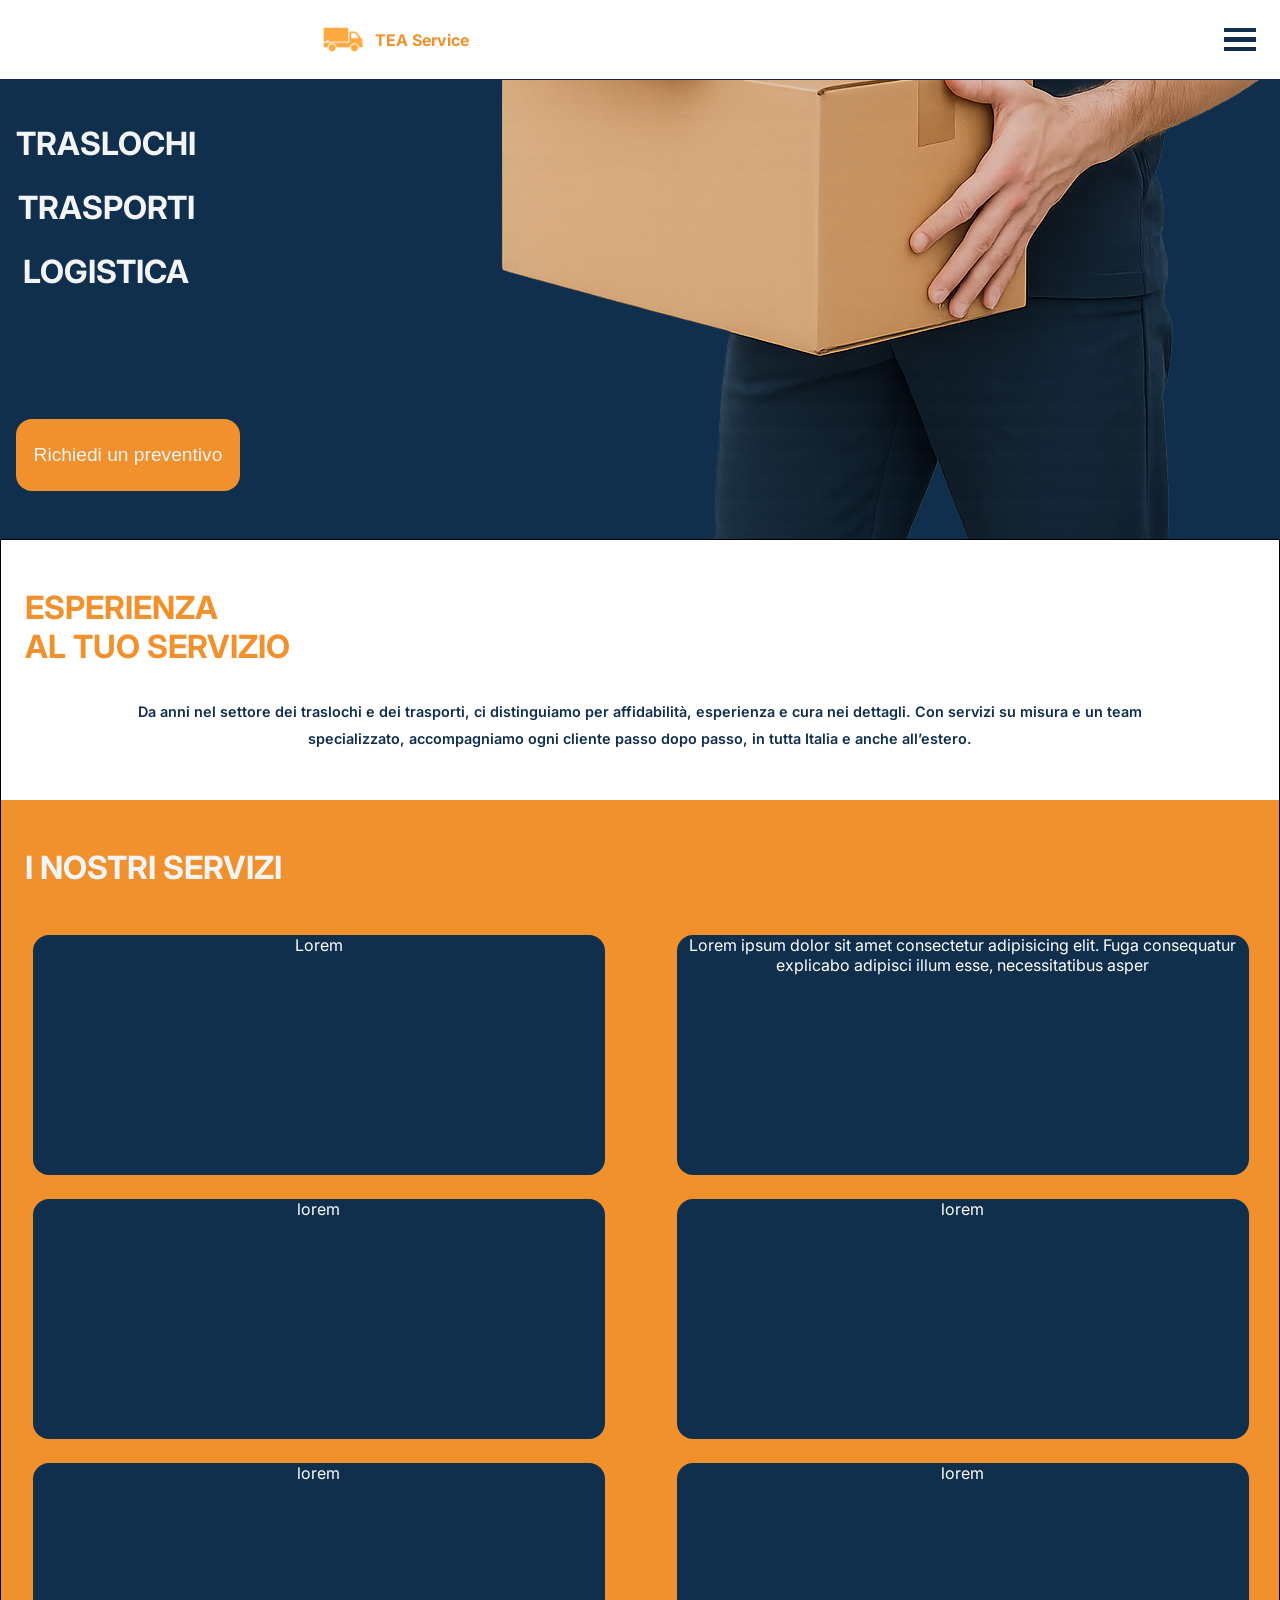
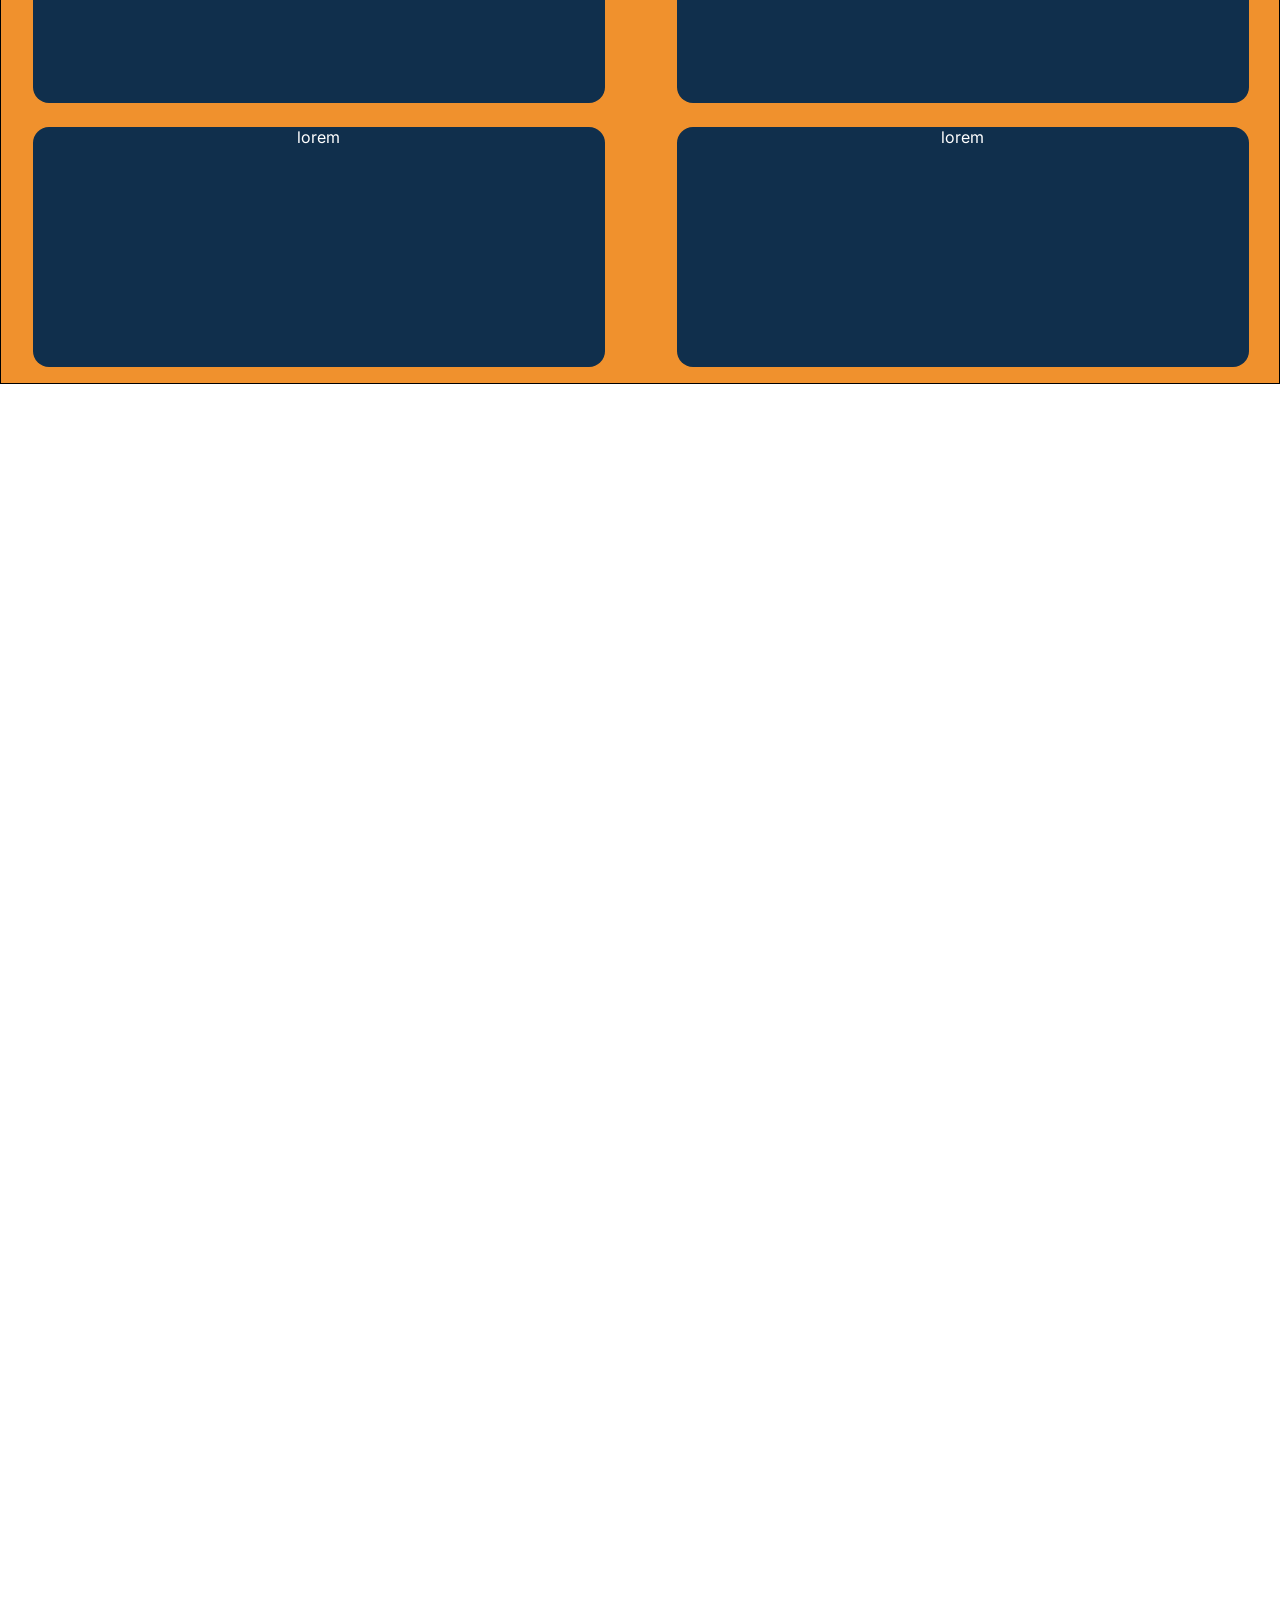
==== index.html @ 3cc1a1ee "Agg Icona Web,Create grid for section" ====
<!DOCTYPE html>
<html lang="en">
  <head>
    <meta charset="UTF-8" />
    <meta name="viewport" content="width=device-width, initial-scale=1.0" />
    <title>TEA Service</title>
    <link rel="stylesheet" href="styles.css" />
    <link rel="icon" href="Camion.png" />
    <link
      href="https://fonts.googleapis.com/css2?family=Inter:wght@400;500;600;700&display=swap"
      rel="stylesheet"
    />
  </head>
  <body>
    <nav>
      <div>
        <img src="Camion.png" alt="" />
        <h3 id="logo">TEA Service</h3>
      </div>
      <div>
        <span class="ham-men1"></span>
        <span class="ham-men2"></span>
        <span class="ham-men3"></span>
      </div>
    </nav>
    <header>
      <div>
        <h1>
          TRASLOCHI <br />
          TRASPORTI <br />
          LOGISTICA
        </h1>
        <button>Richiedi un preventivo</button>
        <img src="Immagine di sfondo.png" alt="" />
      </div>
    </header>
    <main>
      <section class="about-us">
        <h2>
          ESPERIENZA <br />
          AL TUO SERVIZIO
        </h2>
        <p>
          Da anni nel settore dei traslochi e dei trasporti, ci distinguiamo per
          affidabilità, esperienza e cura nei dettagli. Con servizi su misura e
          un team specializzato, accompagniamo ogni cliente passo dopo passo, in
          tutta Italia e anche all’estero.
        </p>
        <section class="i-nostri-servizi">
          <h3>I NOSTRI SERVIZI</h3>
          <div class="grid">
            <div>Lorem</div>
            <div>
              Lorem ipsum dolor sit amet consectetur adipisicing elit. Fuga
              consequatur explicabo adipisci illum esse, necessitatibus asper
            </div>
            <div>lorem</div>
            <div>lorem</div>
            <div>lorem</div>
            <div>lorem</div>
            <div>lorem</div>
            <div>lorem</div>
          </div>
        </section>
      </section>
    </main>
    <script src="script.js"></script>
  </body>
</html>
---- styles.css ----
:root {
  --titolo: #f0912d;
  --sfondo: rgb(144, 20, 8);
  --sezioni: #102f4c;
  --ciao: #f3f4f6;
}

body {
  width: 100vw;
  height: 20000px;
  background: #ffffff;

  font-family: Inter, -apple-system, BlinkMacSystemFont, "Segoe UI", Roboto,
    Helvetica, Arial, sans-serif;
}
* {
  margin: 0;
  padding: 0;
  box-sizing: border-box;
  overflow-x: hidden;
}

nav {
  border-bottom: 1px solid var(--sezioni);
  display: flex;
  justify-content: space-between;
  align-items: center;
  flex-direction: row;
  padding-top: 1rem;
  padding-left: 1.5rem;
  padding-right: 1.5rem;
  padding-bottom: 1rem;
  position: fixed;
  width: 100%;
  height: 5rem;
  transition: opacity 0.3s ease;
  background-color: #ffffff;
}
nav div:nth-of-type(1) {
  width: 60%;
  height: 100%;
  display: flex;
  justify-content: center;
  align-items: center;
  overflow: hidden;
}
nav div:nth-of-type(2) {
  width: auto;
  height: auto;

  display: flex;
  justify-content: space-around;
  align-items: end;
  flex-direction: column;
  gap: 0.3rem;
}

nav img {
  width: 3rem;
  height: auto;
  transform: scaleX(-1);

  margin-right: 0.5rem;
}
#logo {
  color: var(--titolo);
  font-size: 1rem;
}
.ham-men1,
.ham-men2,
.ham-men3 {
  width: 2rem;
  height: 0.3rem;
  background-color: var(--sezioni);
}
header {
  padding-top: 5rem;
  overflow: hidden;
}
header div {
  width: 100vw;
  height: 51vh;

  background-color: var(--sezioni);
  position: relative;
}

h1 {
  color: #f3f4f6;
  position: absolute;
  font-size: 2rem;
  line-height: 4rem;
  top: 1rem;
  padding: 1rem;
  text-align: center;
  z-index: 999;
}
header button {
  position: absolute;
  width: 14rem;
  height: 4.5rem;
  border-radius: 1rem;
  bottom: 3rem;
  left: 1rem;
  background-color: var(--titolo);
  border: none;
  color: #f3f4f6;
  font-size: 1.2rem;
  z-index: 999;
  transition: all 1s;
}
header button:hover {
  background-color: #f3a647;
  transform: scale(1.1);
  box-shadow: 0 0.5rem 1rem rgba(0, 0, 0, 0.2);
}
header img {
  width: 80%;
  height: auto;
  position: absolute;
  right: -7rem;
  bottom: 0;
  opacity: 0.9;
}

.about-us {
  width: 100vw;
  height: auto;
  border: 1px solid black;
}

.about-us h2 {
  font-size: 2rem;
  color: var(--titolo);
  text-align: start;
  margin-left: 1.5rem;
  margin-top: 3rem;
  margin-bottom: 2rem;
}
.about-us p {
  width: 85%;

  margin: 0 auto;
  line-height: 1.7rem;
  color: var(--sezioni);
  font-weight: 600;
  font-size: 0.9rem;
  text-align: center;
}
.i-nostri-servizi {
  width: 100vw;
  height: auto;
  background-color: var(--titolo);
  margin-top: 3rem;
}
.i-nostri-servizi h3 {
  font-size: 2rem;
  color: var(--ciao);
  margin-left: 1.5rem;
  margin-top: 3rem;
}
.grid {
  display: grid;
  grid-template-columns: repeat(2, 1fr);
  gap: 0.5rem;
  margin-top: 3rem;
  justify-items: center; /* centra i div nelle celle */
}

.grid div {
  width: 90%;
  height: 15rem;
  background-color: var(--sezioni);
  text-align: center;
  border-radius: 1rem;
  color: white;
  margin-bottom: 1rem;
}
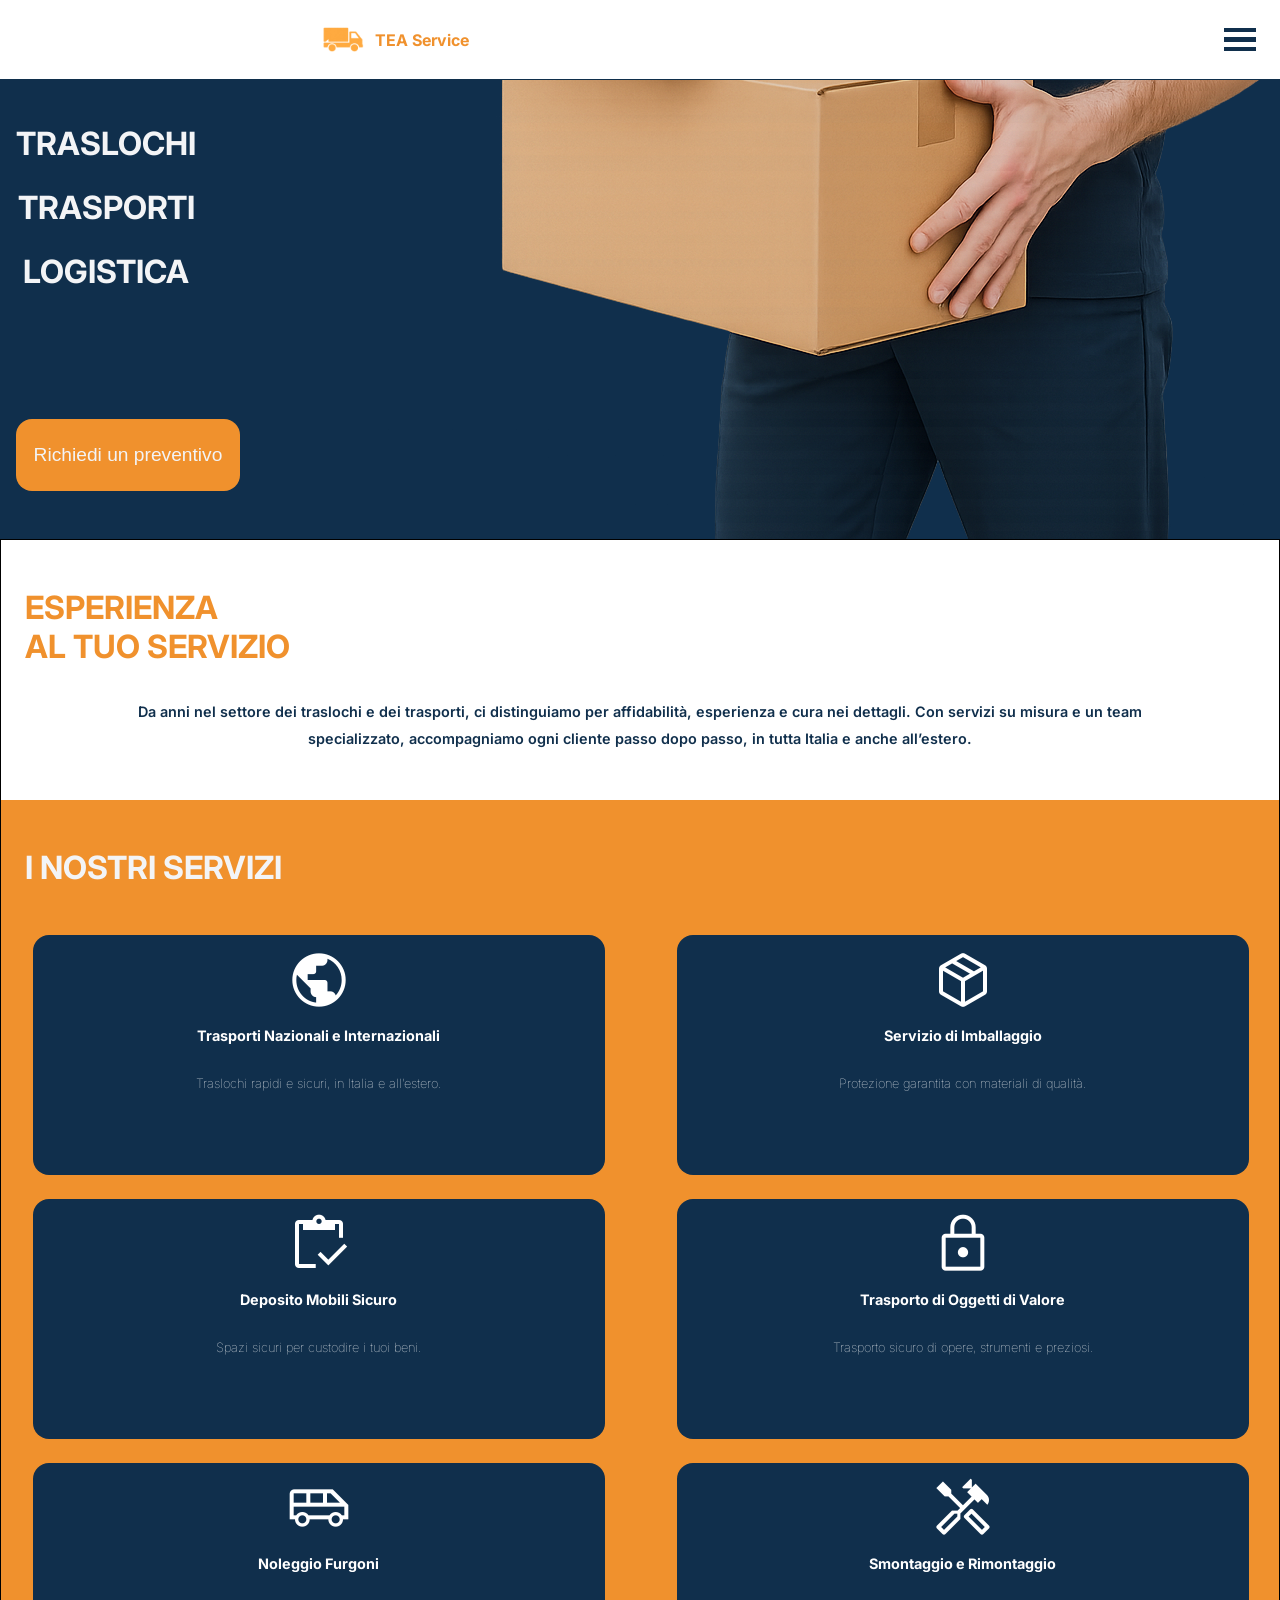
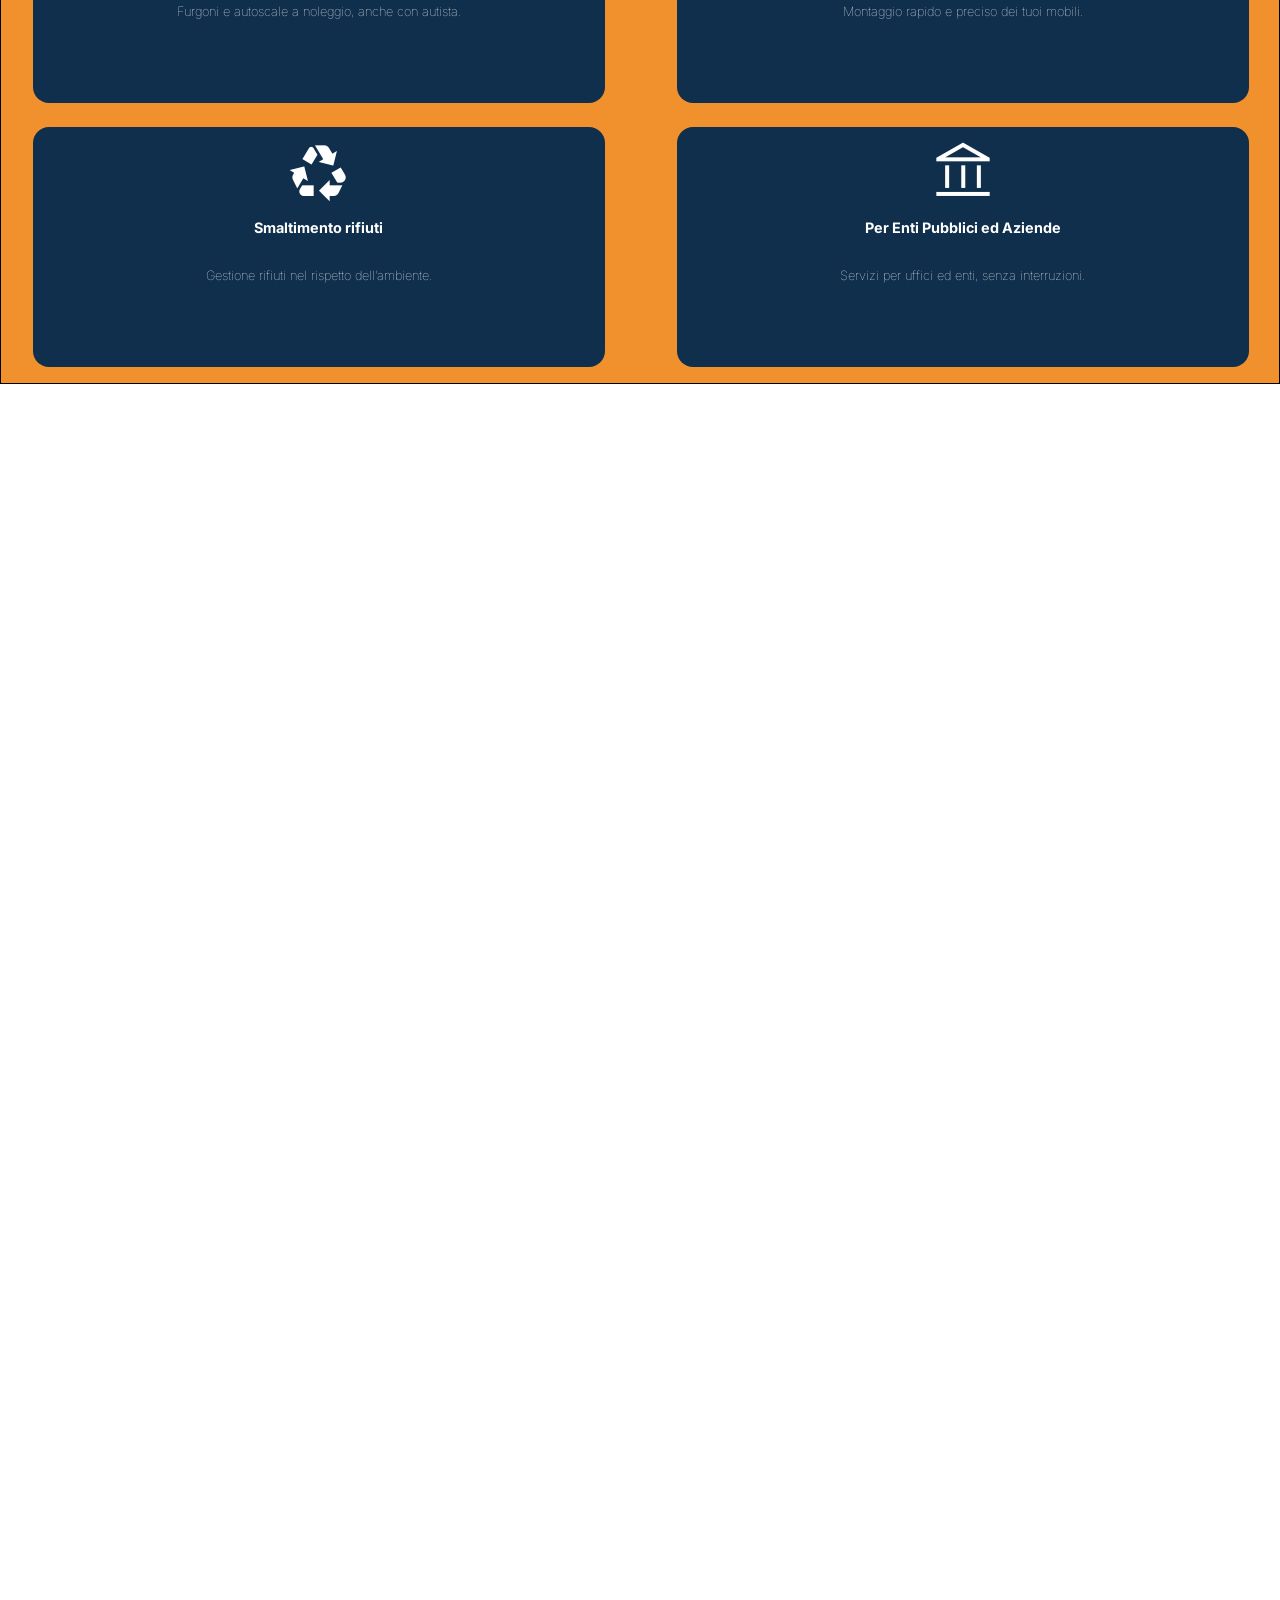
==== commit d5bf8876: "Upgrade SVG, SECTION SERVICE" ====
--- a/index.html
+++ b/index.html
@@ -9,6 +9,10 @@
     <link
       href="https://fonts.googleapis.com/css2?family=Inter:wght@400;500;600;700&display=swap"
       rel="stylesheet"
+    />
+    <link
+      rel="stylesheet"
+      href="https://fonts.googleapis.com/css2?family=Material+Symbols+Outlined"
     />
   </head>
   <body>
@@ -49,17 +53,46 @@
         <section class="i-nostri-servizi">
           <h3>I NOSTRI SERVIZI</h3>
           <div class="grid">
-            <div>Lorem</div>
             <div>
-              Lorem ipsum dolor sit amet consectetur adipisicing elit. Fuga
-              consequatur explicabo adipisci illum esse, necessitatibus asper
+              <span class="material-symbols-outlined">public</span>
+              <h4>Trasporti Nazionali e Internazionali</h4>
+              <p>Traslochi rapidi e sicuri, in Italia e all’estero.</p>
             </div>
-            <div>lorem</div>
-            <div>lorem</div>
-            <div>lorem</div>
-            <div>lorem</div>
-            <div>lorem</div>
-            <div>lorem</div>
+            <div>
+              <span class="material-symbols-outlined"> package_2 </span>
+              <h4>Servizio di Imballaggio</h4>
+              <p>Protezione garantita con materiali di qualità.</p>
+            </div>
+            <div>
+              <span class="material-symbols-outlined"> inventory </span>
+              <h4>Deposito Mobili Sicuro</h4>
+              <p>Spazi sicuri per custodire i tuoi beni.</p>
+            </div>
+            <div>
+              <span class="material-symbols-outlined"> lock </span>
+              <h4>Trasporto di Oggetti di Valore</h4>
+              <p>Trasporto sicuro di opere, strumenti e preziosi.</p>
+            </div>
+            <div>
+              <span class="material-symbols-outlined"> airport_shuttle </span>
+              <h4>Noleggio Furgoni</h4>
+              <p>Furgoni e autoscale a noleggio, anche con autista.</p>
+            </div>
+            <div>
+              <span class="material-symbols-outlined"> handyman </span>
+              <h4>Smontaggio e Rimontaggio</h4>
+              <p>Montaggio rapido e preciso dei tuoi mobili.</p>
+            </div>
+            <div>
+              <span class="material-symbols-outlined"> recycling </span>
+              <h4>Smaltimento rifiuti</h4>
+              <p>Gestione rifiuti nel rispetto dell’ambiente.</p>
+            </div>
+            <div>
+              <span class="material-symbols-outlined"> account_balance </span>
+              <h4>Per Enti Pubblici ed Aziende</h4>
+              <p>Servizi per uffici ed enti, senza interruzioni.</p>
+            </div>
           </div>
         </section>
       </section>
--- a/styles.css
+++ b/styles.css
@@ -175,4 +175,27 @@
   border-radius: 1rem;
   color: white;
   margin-bottom: 1rem;
-}
+  display: flex;
+  justify-content: start;
+  align-items: center;
+  flex-direction: column;
+  gap: 0.9rem;
+}
+.grid div span {
+  font-size: 4rem;
+  overflow: hidden;
+  margin-top: 0.8rem;
+}
+.grid div h4 {
+  font-size: 0.9rem;
+  width: 90%;
+  font-weight: 700;
+  margin-bottom: 1rem;
+}
+.grid div p {
+  color: white;
+  font-size: 0.8rem;
+  line-height: 1.5;
+  overflow: hidden;
+  font-weight: 100;
+}
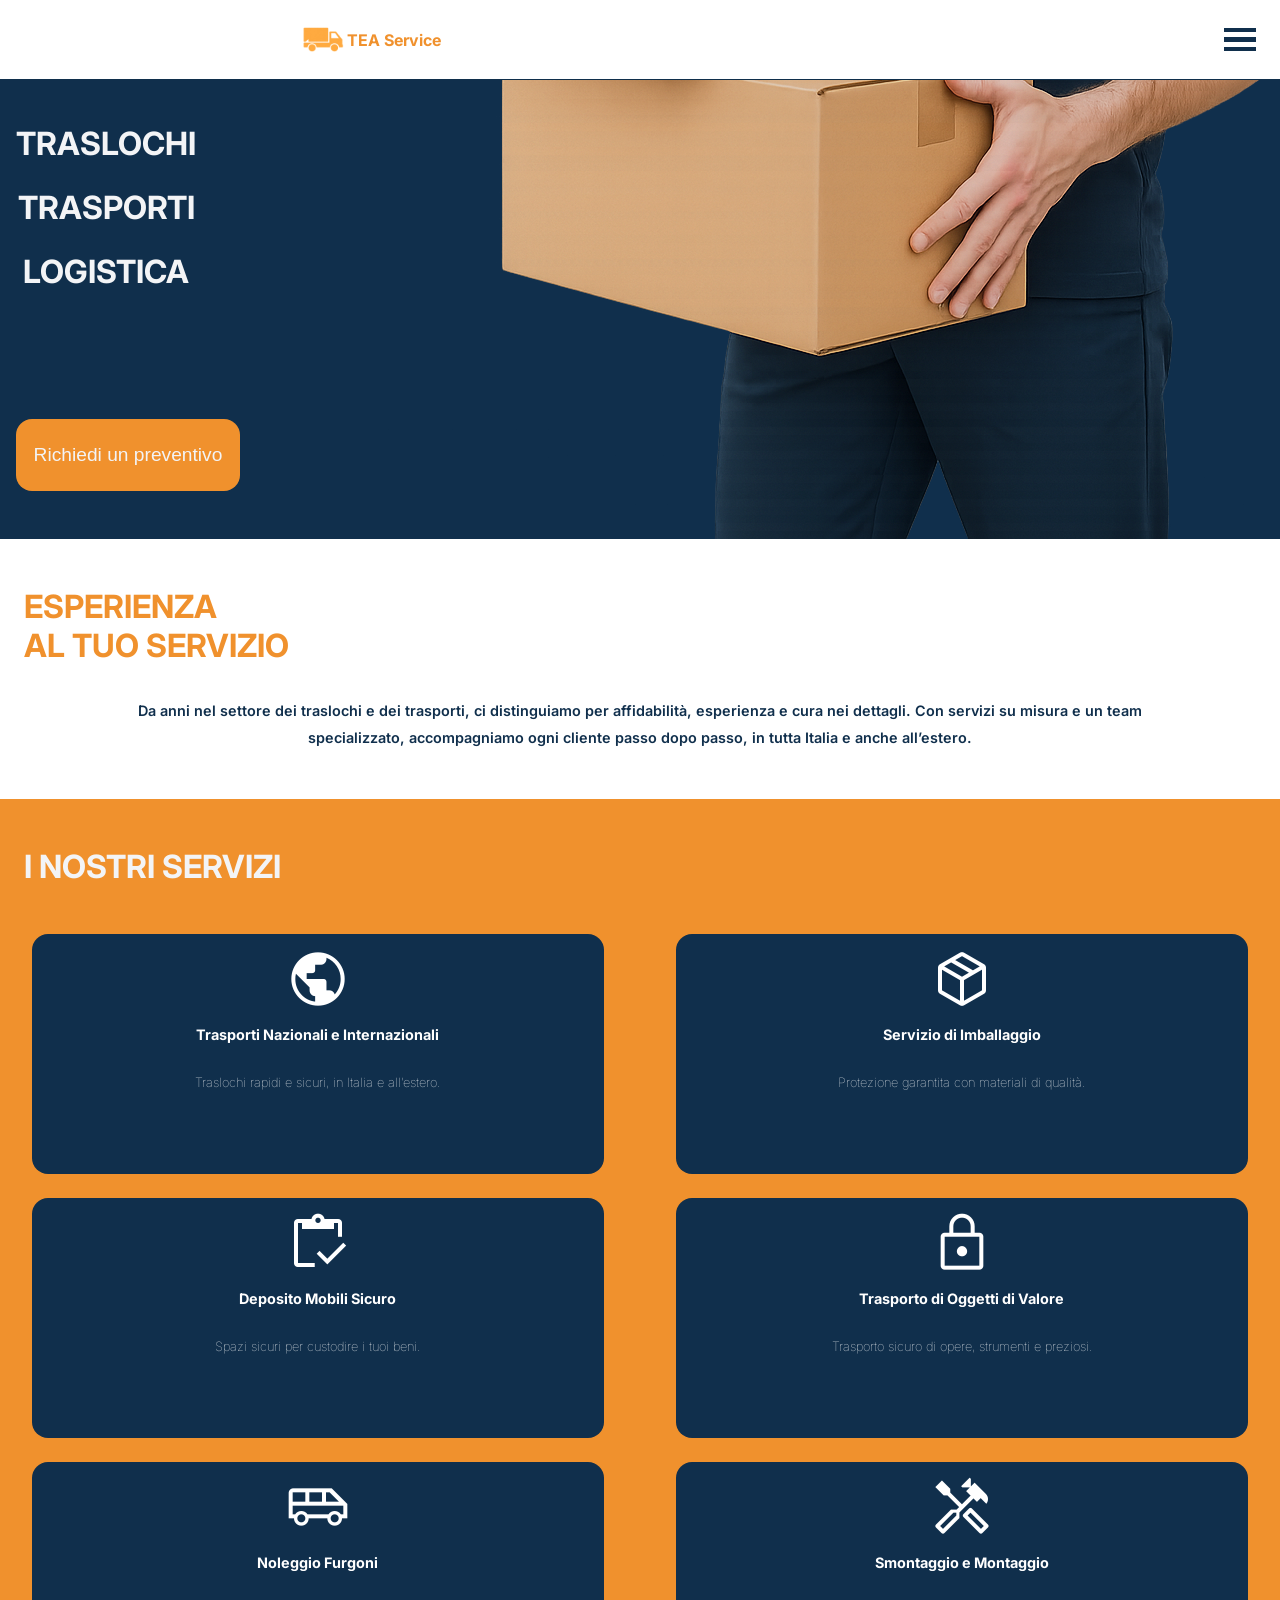
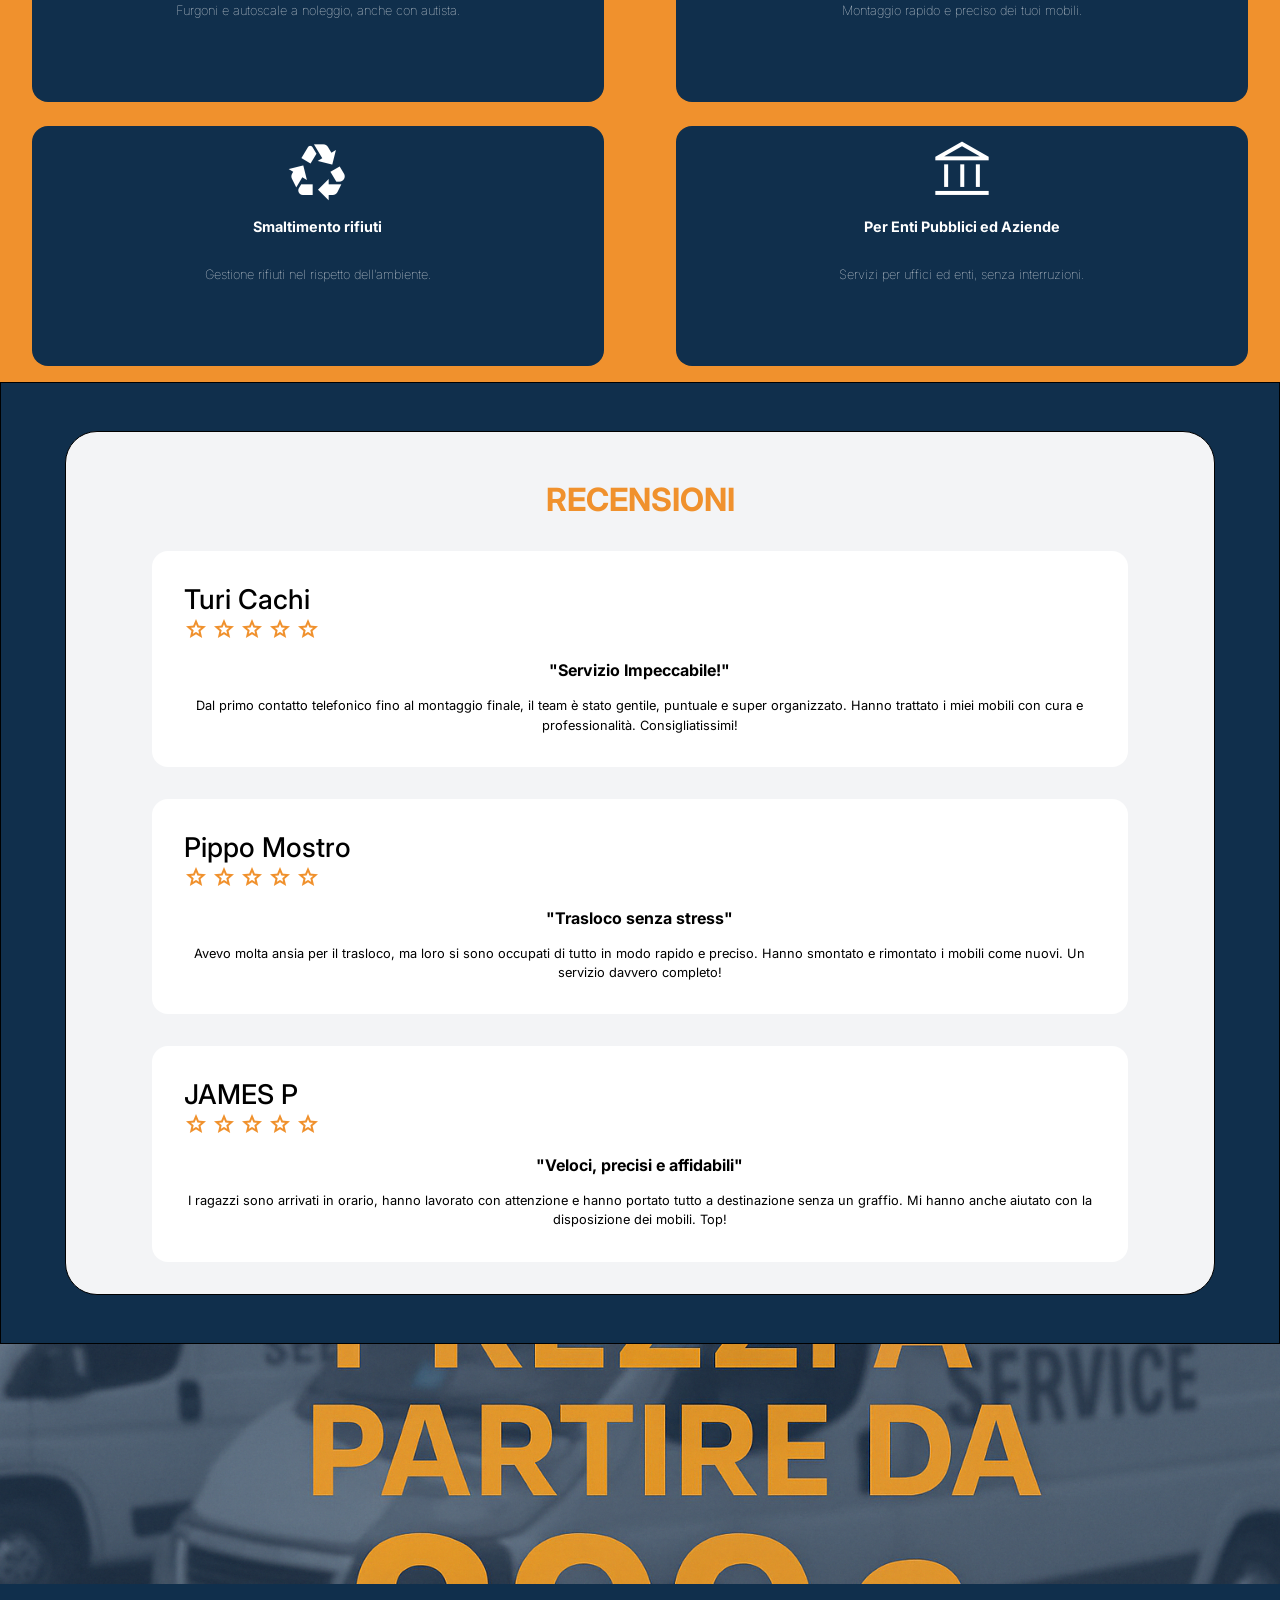
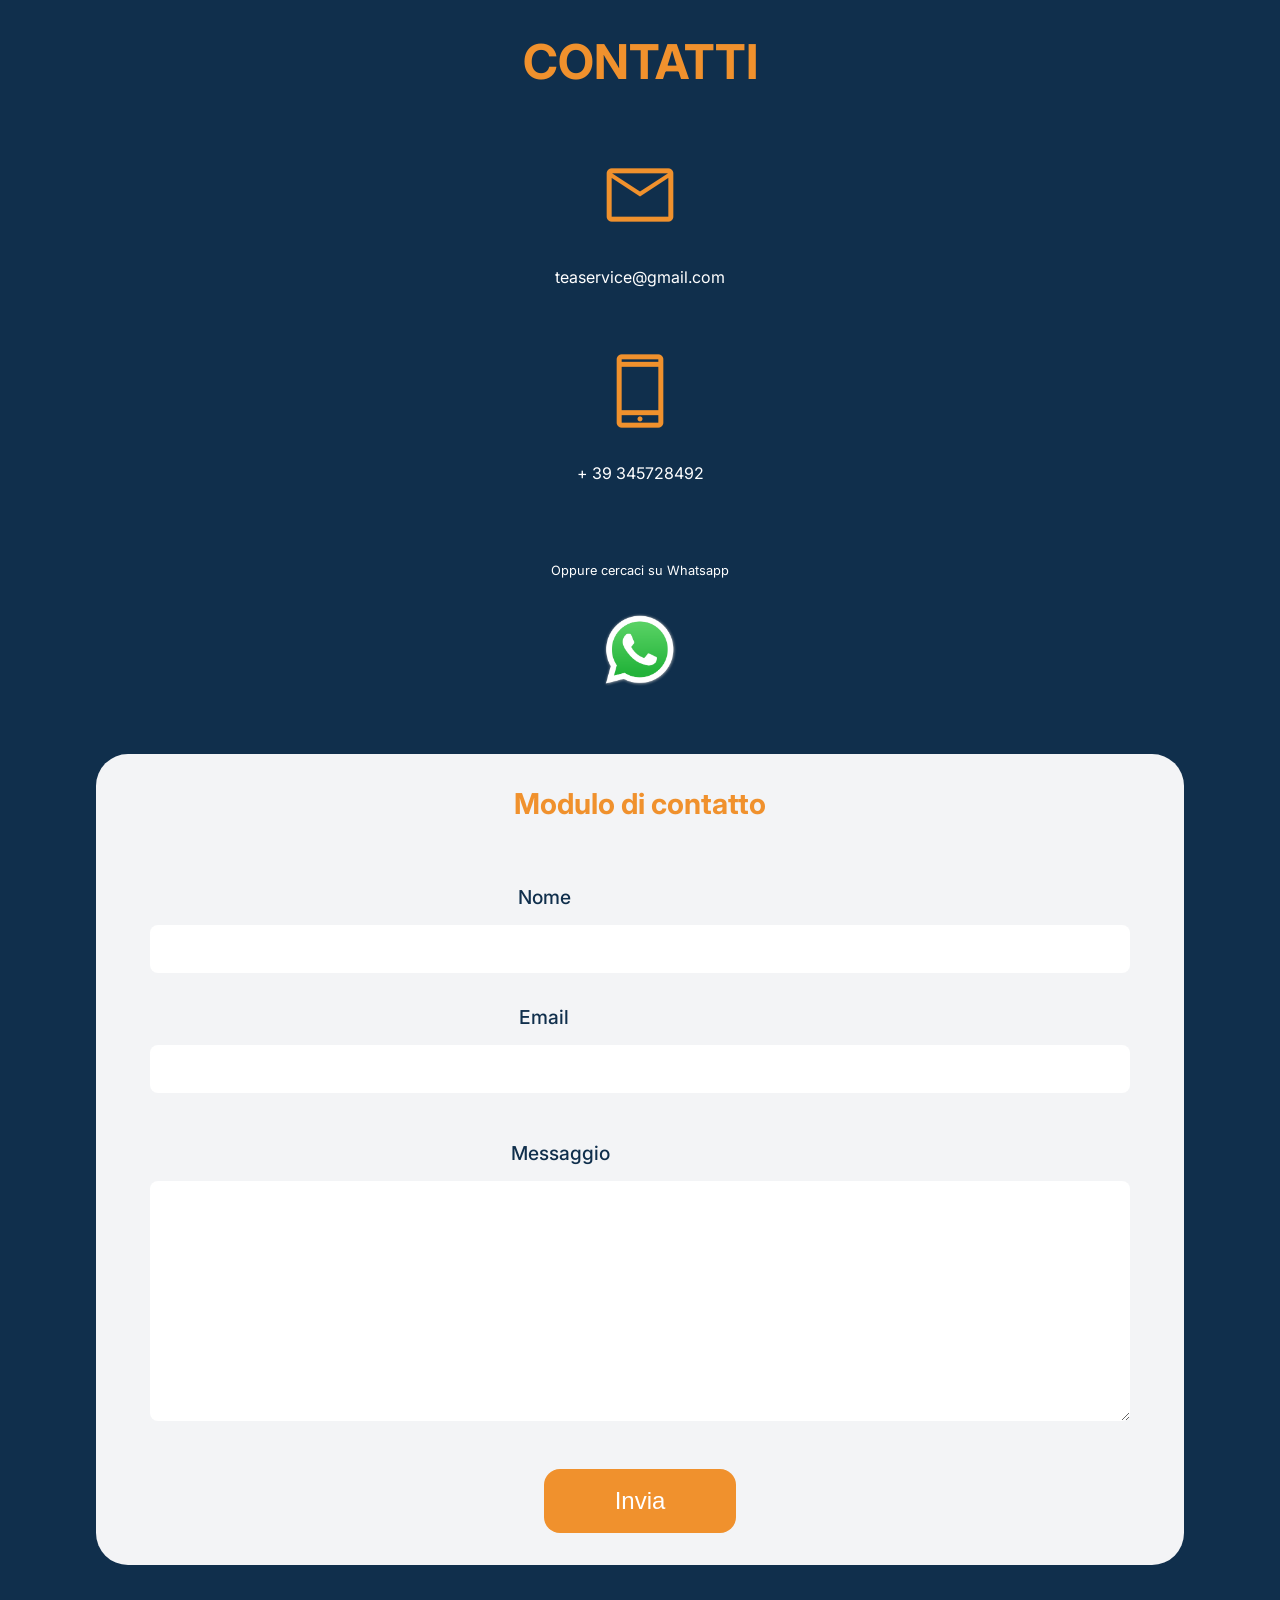
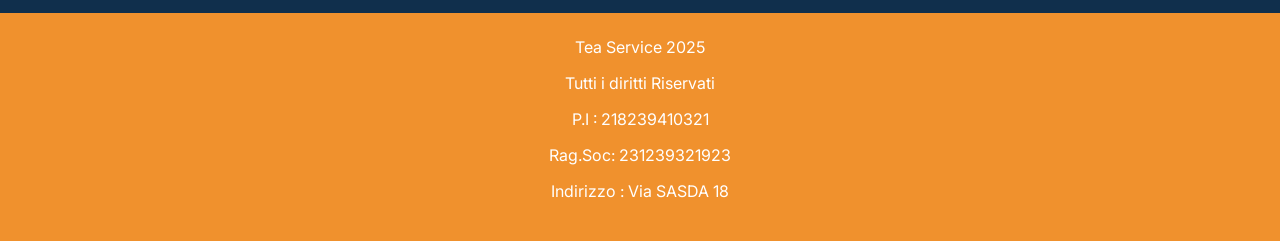
==== commit 157aa299: "FN Version of UI UX" ====
--- a/index.html
+++ b/index.html
@@ -16,15 +16,18 @@
     />
   </head>
   <body>
+    <div class="menuHam">
+      <span id="close-ham-men">X</span>
+    </div>
     <nav>
       <div>
         <img src="Camion.png" alt="" />
         <h3 id="logo">TEA Service</h3>
       </div>
-      <div>
-        <span class="ham-men1"></span>
-        <span class="ham-men2"></span>
-        <span class="ham-men3"></span>
+      <div class="container-ham-men">
+        <span class="ham-men"></span>
+        <span class="ham-men"></span>
+        <span class="ham-men"></span>
       </div>
     </nav>
     <header>
@@ -50,53 +53,134 @@
           un team specializzato, accompagniamo ogni cliente passo dopo passo, in
           tutta Italia e anche all’estero.
         </p>
-        <section class="i-nostri-servizi">
-          <h3>I NOSTRI SERVIZI</h3>
-          <div class="grid">
-            <div>
-              <span class="material-symbols-outlined">public</span>
-              <h4>Trasporti Nazionali e Internazionali</h4>
-              <p>Traslochi rapidi e sicuri, in Italia e all’estero.</p>
-            </div>
-            <div>
-              <span class="material-symbols-outlined"> package_2 </span>
-              <h4>Servizio di Imballaggio</h4>
-              <p>Protezione garantita con materiali di qualità.</p>
-            </div>
-            <div>
-              <span class="material-symbols-outlined"> inventory </span>
-              <h4>Deposito Mobili Sicuro</h4>
-              <p>Spazi sicuri per custodire i tuoi beni.</p>
-            </div>
-            <div>
-              <span class="material-symbols-outlined"> lock </span>
-              <h4>Trasporto di Oggetti di Valore</h4>
-              <p>Trasporto sicuro di opere, strumenti e preziosi.</p>
-            </div>
-            <div>
-              <span class="material-symbols-outlined"> airport_shuttle </span>
-              <h4>Noleggio Furgoni</h4>
-              <p>Furgoni e autoscale a noleggio, anche con autista.</p>
-            </div>
-            <div>
-              <span class="material-symbols-outlined"> handyman </span>
-              <h4>Smontaggio e Rimontaggio</h4>
-              <p>Montaggio rapido e preciso dei tuoi mobili.</p>
-            </div>
-            <div>
-              <span class="material-symbols-outlined"> recycling </span>
-              <h4>Smaltimento rifiuti</h4>
-              <p>Gestione rifiuti nel rispetto dell’ambiente.</p>
-            </div>
-            <div>
-              <span class="material-symbols-outlined"> account_balance </span>
-              <h4>Per Enti Pubblici ed Aziende</h4>
-              <p>Servizi per uffici ed enti, senza interruzioni.</p>
-            </div>
+      </section>
+      <section class="i-nostri-servizi">
+        <h3>I NOSTRI SERVIZI</h3>
+        <div class="grid lazy-scroll">
+          <div>
+            <span class="material-symbols-outlined">public</span>
+            <h4>Trasporti Nazionali e Internazionali</h4>
+            <p>Traslochi rapidi e sicuri, in Italia e all’estero.</p>
           </div>
-        </section>
+          <div>
+            <span class="material-symbols-outlined"> package_2 </span>
+            <h4>Servizio di Imballaggio</h4>
+            <p>Protezione garantita con materiali di qualità.</p>
+          </div>
+          <div>
+            <span class="material-symbols-outlined"> inventory </span>
+            <h4>Deposito Mobili Sicuro</h4>
+            <p>Spazi sicuri per custodire i tuoi beni.</p>
+          </div>
+          <div>
+            <span class="material-symbols-outlined"> lock </span>
+            <h4>Trasporto di Oggetti di Valore</h4>
+            <p>Trasporto sicuro di opere, strumenti e preziosi.</p>
+          </div>
+          <div>
+            <span class="material-symbols-outlined"> airport_shuttle </span>
+            <h4>Noleggio Furgoni</h4>
+            <p>Furgoni e autoscale a noleggio, anche con autista.</p>
+          </div>
+          <div>
+            <span class="material-symbols-outlined"> handyman </span>
+            <h4>Smontaggio e Montaggio</h4>
+            <p>Montaggio rapido e preciso dei tuoi mobili.</p>
+          </div>
+          <div>
+            <span class="material-symbols-outlined"> recycling </span>
+            <h4>Smaltimento rifiuti</h4>
+            <p>Gestione rifiuti nel rispetto dell’ambiente.</p>
+          </div>
+          <div>
+            <span class="material-symbols-outlined"> account_balance </span>
+            <h4>Per Enti Pubblici ed Aziende</h4>
+            <p>Servizi per uffici ed enti, senza interruzioni.</p>
+          </div>
+        </div>
+      </section>
+      <section class="recensioni">
+        <div class="container-recensioni">
+          <h5>RECENSIONI</h5>
+
+          <div class="content-recensioni lazy-scroll">
+            <p>Turi Cachi</p>
+            <span class="material-symbols-outlined"> star </span>
+            <span class="material-symbols-outlined"> star </span>
+            <span class="material-symbols-outlined"> star </span>
+            <span class="material-symbols-outlined"> star </span>
+            <span class="material-symbols-outlined"> star </span>
+            <p>"Servizio Impeccabile!"</p>
+            <p>
+              Dal primo contatto telefonico fino al montaggio finale, il team è
+              stato gentile, puntuale e super organizzato. Hanno trattato i miei
+              mobili con cura e professionalità. Consigliatissimi!
+            </p>
+          </div>
+          <div class="content-recensioni lazy-scroll">
+            <p>Pippo Mostro</p>
+            <span class="material-symbols-outlined"> star </span>
+            <span class="material-symbols-outlined"> star </span>
+            <span class="material-symbols-outlined"> star </span>
+            <span class="material-symbols-outlined"> star </span>
+            <span class="material-symbols-outlined"> star </span>
+            <p>"Trasloco senza stress"</p>
+            <p>
+              Avevo molta ansia per il trasloco, ma loro si sono occupati di
+              tutto in modo rapido e preciso. Hanno smontato e rimontato i
+              mobili come nuovi. Un servizio davvero completo!
+            </p>
+          </div>
+          <div class="content-recensioni lazy-scroll">
+            <p>JAMES P</p>
+            <span class="material-symbols-outlined"> star </span>
+            <span class="material-symbols-outlined"> star </span>
+            <span class="material-symbols-outlined"> star </span>
+            <span class="material-symbols-outlined"> star </span>
+            <span class="material-symbols-outlined"> star </span>
+            <p>"Veloci, precisi e affidabili"</p>
+            <p>
+              I ragazzi sono arrivati in orario, hanno lavorato con attenzione e
+              hanno portato tutto a destinazione senza un graffio. Mi hanno
+              anche aiutato con la disposizione dei mobili. Top!
+            </p>
+          </div>
+        </div>
+      </section>
+      <section class="banner lazy-scroll"></section>
+      <section class="contact lazy-scroll">
+        <h5>CONTATTI</h5>
+        <div class="info-contact">
+          <span class="material-symbols-outlined"> mail </span>
+          <p>teaservice@gmail.com</p>
+          <span class="material-symbols-outlined"> phone_iphone </span>
+          <p>+ 39 345728492</p>
+          <p>Oppure cercaci su Whatsapp</p>
+          <img src="WhatsApp.svg.webp" alt="" />
+        </div>
+
+        <div class="content-contact">
+          <h6>Modulo di contatto</h6>
+          <label for="name">Nome</label><input type="text" id="name" />
+          <label for="mail">Email</label><input type="email" id="mail" />
+          <label for="comment">Messaggio</label
+          ><textarea
+            name="comment"
+            id="comment"
+            minlength="1"
+            maxlength="500"
+          ></textarea>
+          <button type="submit">Invia</button>
+        </div>
       </section>
     </main>
+    <footer>
+      <p>Tea Service 2025</p>
+      <p>Tutti i diritti Riservati</p>
+      <p>P.I : 218239410321</p>
+      <p>Rag.Soc: 231239321923</p>
+      <p>Indirizzo : Via SASDA 18</p>
+    </footer>
     <script src="script.js"></script>
   </body>
 </html>
--- a/styles.css
+++ b/styles.css
@@ -7,11 +7,12 @@
 
 body {
   width: 100vw;
-  height: 20000px;
+  height: auto;
   background: #ffffff;
 
   font-family: Inter, -apple-system, BlinkMacSystemFont, "Segoe UI", Roboto,
     Helvetica, Arial, sans-serif;
+  overflow: hidden;
 }
 * {
   margin: 0;
@@ -35,6 +36,18 @@
   height: 5rem;
   transition: opacity 0.3s ease;
   background-color: #ffffff;
+  z-index: 999;
+}
+.lazy-scroll {
+  opacity: 0;
+  transform: translateY(20px);
+  transition: opacity 2s ease, transform 0.6s ease;
+}
+
+.lazy-scroll.visible {
+  opacity: 1;
+  transform: translateY(0);
+  z-index: 0;
 }
 nav div:nth-of-type(1) {
   width: 60%;
@@ -53,25 +66,56 @@
   align-items: end;
   flex-direction: column;
   gap: 0.3rem;
-}
-
+  cursor: pointer;
+}
+.menuHam.active {
+  position: fixed;
+  height: 100vh;
+  width: 65vw;
+  background-color: var(--sezioni);
+  border: 2px solid var(--titolo);
+  z-index: 1000;
+  right: 0;
+  display: flex;
+  justify-content: center;
+  align-items: center;
+  transition: all 1s;
+}
+.menuHam {
+  position: fixed;
+  height: 100vh;
+  width: 65vw;
+  background-color: var(--sezioni);
+  border: 2px solid var(--titolo);
+  z-index: 1000;
+  right: -100%;
+  display: flex;
+  justify-content: center;
+  align-items: center;
+  transition: all 1s;
+}
 nav img {
   width: 3rem;
   height: auto;
   transform: scaleX(-1);
-
-  margin-right: 0.5rem;
 }
 #logo {
   color: var(--titolo);
   font-size: 1rem;
-}
-.ham-men1,
-.ham-men2,
-.ham-men3 {
+  margin-right: 3rem;
+}
+.ham-men {
   width: 2rem;
   height: 0.3rem;
   background-color: var(--sezioni);
+}
+#close-ham-men {
+  font-size: 3rem;
+  color: var(--titolo);
+  position: absolute;
+  top: 2rem;
+  right: 2rem;
+  cursor: pointer;
 }
 header {
   padding-top: 5rem;
@@ -126,7 +170,7 @@
 .about-us {
   width: 100vw;
   height: auto;
-  border: 1px solid black;
+  overflow-y: hidden;
 }
 
 .about-us h2 {
@@ -153,7 +197,8 @@
   background-color: var(--titolo);
   margin-top: 3rem;
 }
-.i-nostri-servizi h3 {
+.i-nostri-servizi h3,
+.recensioni h5 {
   font-size: 2rem;
   color: var(--ciao);
   margin-left: 1.5rem;
@@ -199,3 +244,207 @@
   overflow: hidden;
   font-weight: 100;
 }
+
+.recensioni {
+  width: 100vw;
+  height: auto;
+  border: 1px solid black;
+  background-color: var(--ciao);
+  display: flex;
+  flex-direction: column;
+  background-color: var(--sezioni);
+  padding-bottom: 3rem;
+}
+.recensioni h5 {
+  color: var(--titolo);
+  margin-bottom: 2rem;
+  margin-right: 1.5rem;
+}
+.container-recensioni {
+  border: 1px solid black;
+  height: auto;
+
+  display: flex;
+  justify-content: space-around;
+  align-items: center;
+  flex-direction: column;
+  width: 90%;
+  margin: 3rem auto auto auto;
+  background-color: var(--ciao);
+  height: 100%;
+  border-radius: 2rem;
+}
+.content-recensioni {
+  width: 85%;
+  height: auto;
+  border: 1px solid var(--sezioni);
+  padding: 2rem;
+  background-color: #ffffff;
+  border: none;
+  margin-bottom: 2rem;
+  border-radius: 1rem;
+}
+
+.content-recensioni span {
+  overflow: hidden;
+  color: var(--titolo);
+  text-align: center;
+}
+.content-recensioni p:nth-of-type(1) {
+  font-size: 1.7rem;
+  font-weight: 500;
+  width: 100%;
+
+  text-align: start;
+}
+.content-recensioni p:nth-of-type(2) {
+  font-size: 1rem;
+  font-weight: 700;
+  width: 100%;
+
+  text-align: center;
+  margin-top: 1rem;
+}
+.content-recensioni p:nth-of-type(3) {
+  font-size: 0.8rem;
+
+  width: 100%;
+
+  text-align: center;
+  margin-top: 1rem;
+  line-height: 1.2rem;
+}
+.banner {
+  width: 100%;
+  height: 15rem;
+  background-image: url(banner.png);
+  background-size: cover;
+  background-position: center center;
+  background-repeat: no-repeat;
+}
+.contact {
+  width: 100%;
+  height: auto;
+
+  background-color: var(--sezioni);
+  padding-top: 3rem;
+  padding-bottom: 3rem;
+  display: flex;
+  align-items: center;
+  flex-direction: column;
+}
+.contact h5 {
+  margin: 0;
+  padding: 0;
+  font-size: 3rem;
+  color: var(--titolo);
+  text-align: center;
+}
+.info-contact {
+  width: 85%;
+  padding-top: 2rem;
+  padding-bottom: 2rem;
+  display: flex;
+  justify-content: center;
+  align-items: center;
+  flex-direction: column;
+}
+.info-contact span {
+  font-size: 5rem;
+  color: var(--titolo);
+  overflow: hidden;
+  margin-bottom: 2rem;
+  margin-top: 2rem;
+}
+.info-contact p {
+  margin-bottom: 2rem;
+  font-size: 1rem;
+  color: white;
+  overflow: hidden;
+}
+.info-contact p:nth-of-type(3) {
+  margin-top: 3rem;
+  font-size: 0.8rem;
+
+  color: white;
+  overflow: hidden;
+}
+.info-contact img {
+  width: 5rem;
+}
+.content-contact {
+  width: 85%;
+  height: auto;
+  background-color: var(--ciao);
+  margin-top: 2rem;
+  border: none;
+  border-radius: 2rem;
+  display: flex;
+  justify-content: center;
+  align-items: center;
+  flex-direction: column;
+  padding-top: 2rem;
+  padding-bottom: 2rem;
+}
+.content-contact h6 {
+  color: var(--titolo);
+  font-size: 1.8rem;
+  margin-bottom: 2rem;
+}
+.content-contact label {
+  font-size: 1.2rem;
+  color: var(--sezioni);
+  font-weight: 500;
+  margin-right: 12rem;
+  margin-bottom: 1rem;
+  margin-top: 2rem;
+}
+.content-contact label:nth-of-type(3) {
+  font-size: 1.2rem;
+  color: var(--sezioni);
+  font-weight: 500;
+  margin-right: 10rem;
+  margin-bottom: 1rem;
+  margin-top: 3rem;
+}
+.content-contact input {
+  width: 90%;
+  height: 3rem;
+  border: none;
+  border-radius: 0.5rem;
+  font-size: 1rem;
+  padding: 1rem;
+}
+.content-contact textarea {
+  width: 90%;
+  height: 15rem;
+  border: none;
+  border-radius: 0.5rem;
+  font-size: 1rem;
+  padding: 1rem;
+}
+.content-contact button {
+  width: 12rem;
+  height: 4rem;
+  padding: 1rem;
+  overflow: hidden;
+  color: white;
+  background-color: var(--titolo);
+  font-size: 1.5rem;
+  border: none;
+  border-radius: 1rem;
+  margin-top: 3rem;
+  font-weight: 500;
+}
+
+footer {
+  width: 100%;
+  height: auto;
+  background-color: var(--titolo);
+  color: white;
+  padding: 1.5rem;
+  text-align: center;
+}
+footer p {
+  margin-bottom: 1rem;
+}
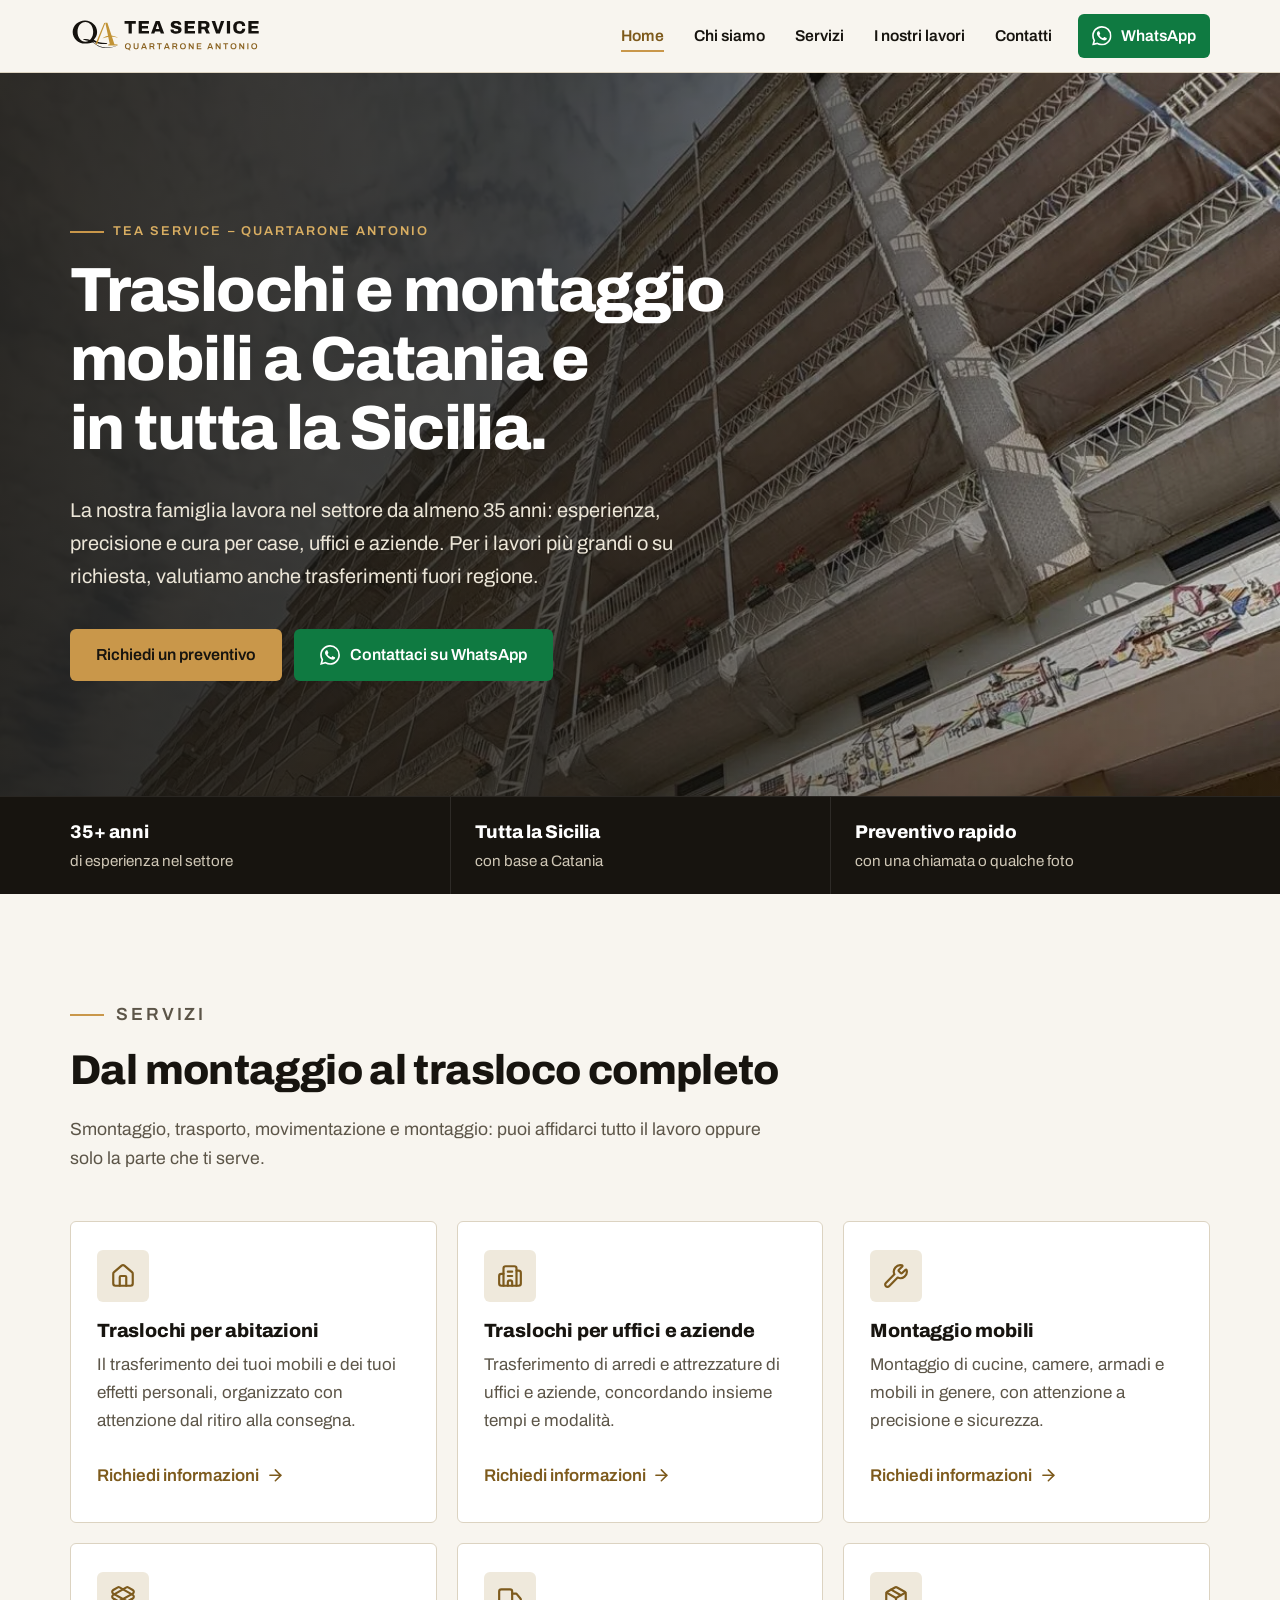
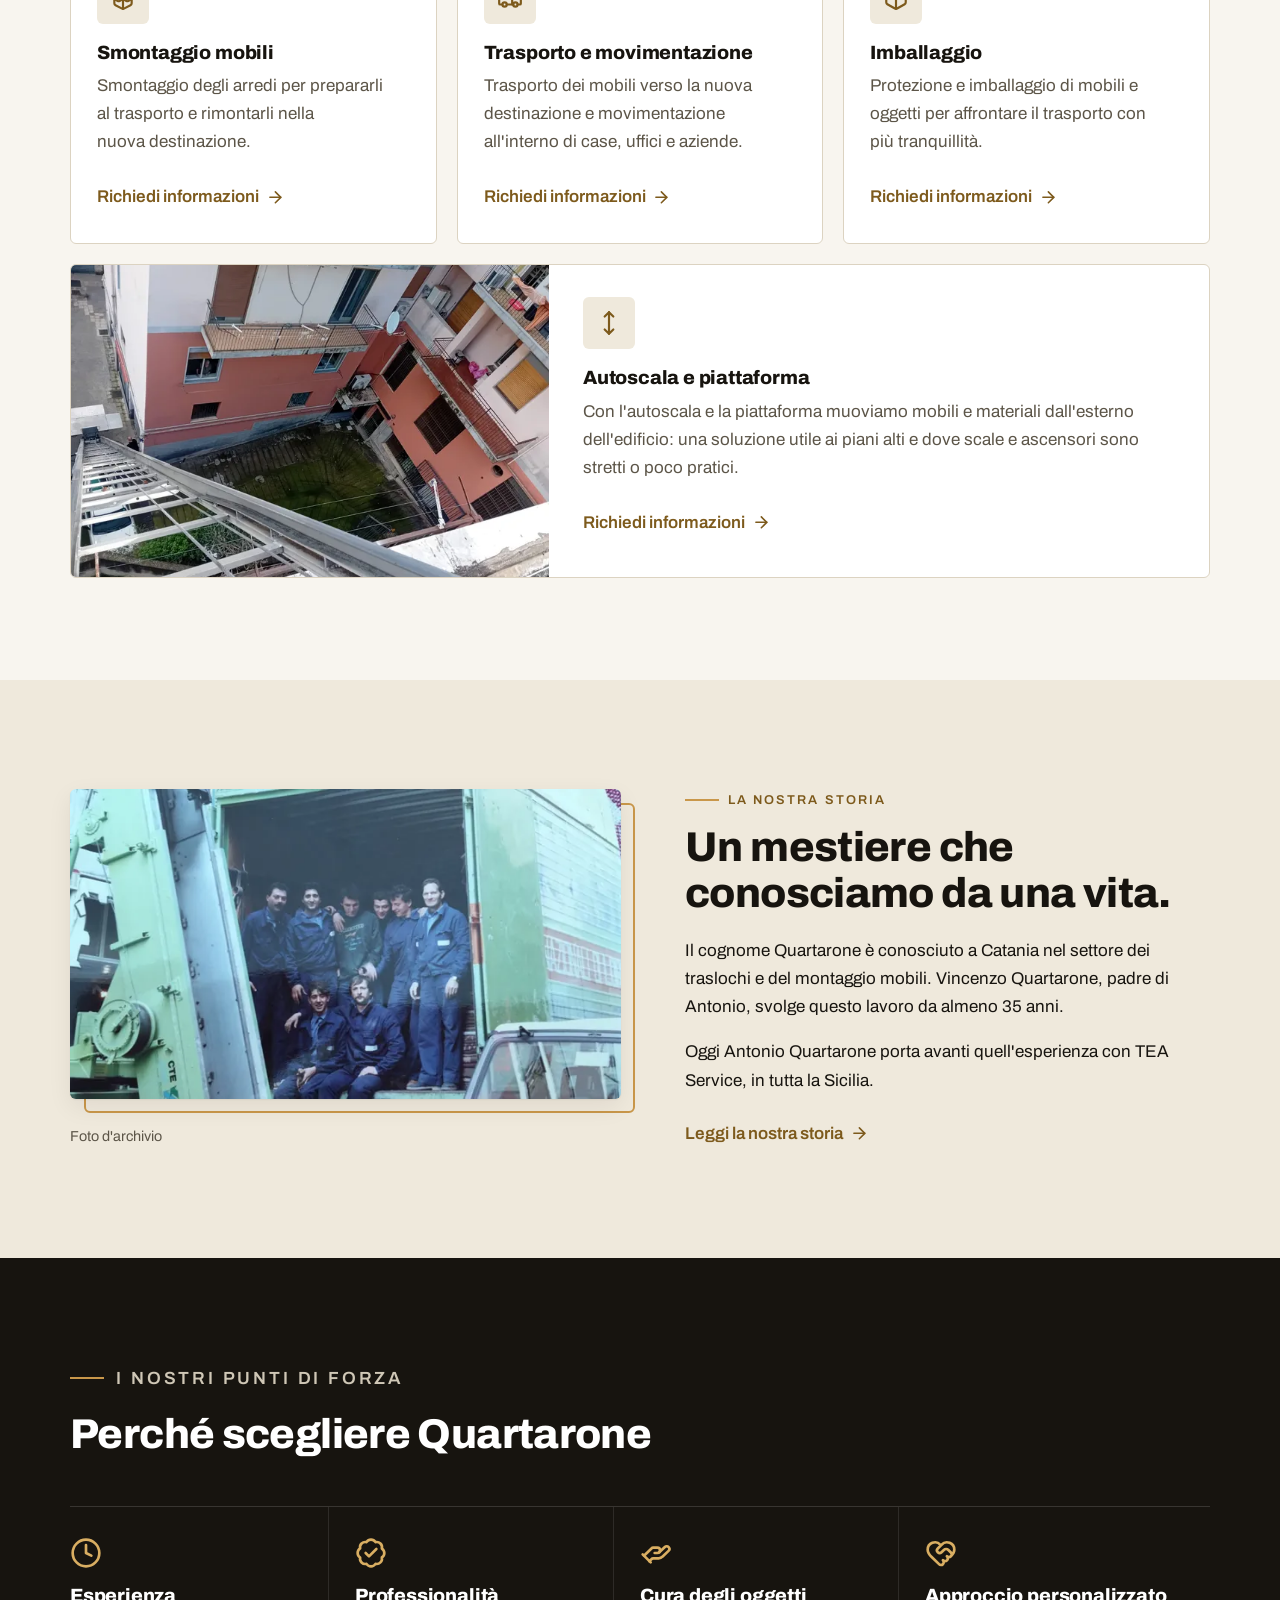
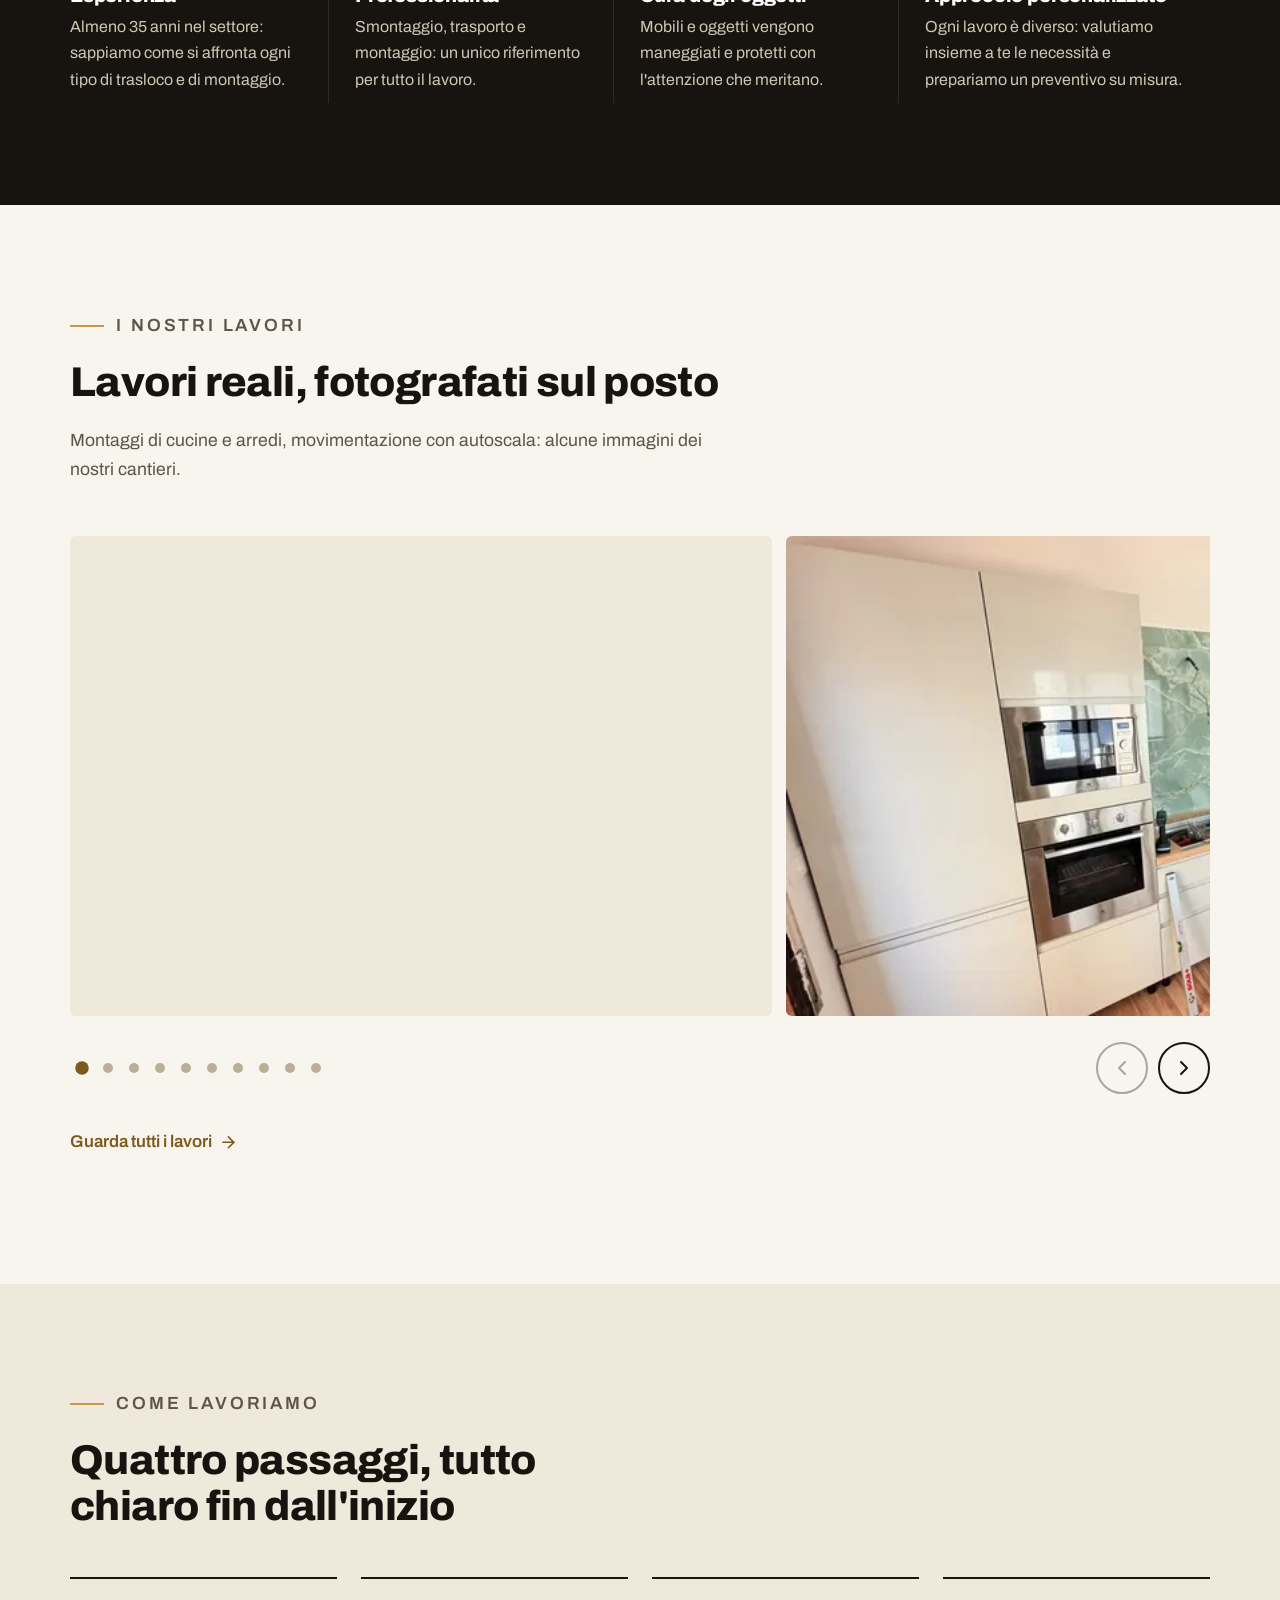
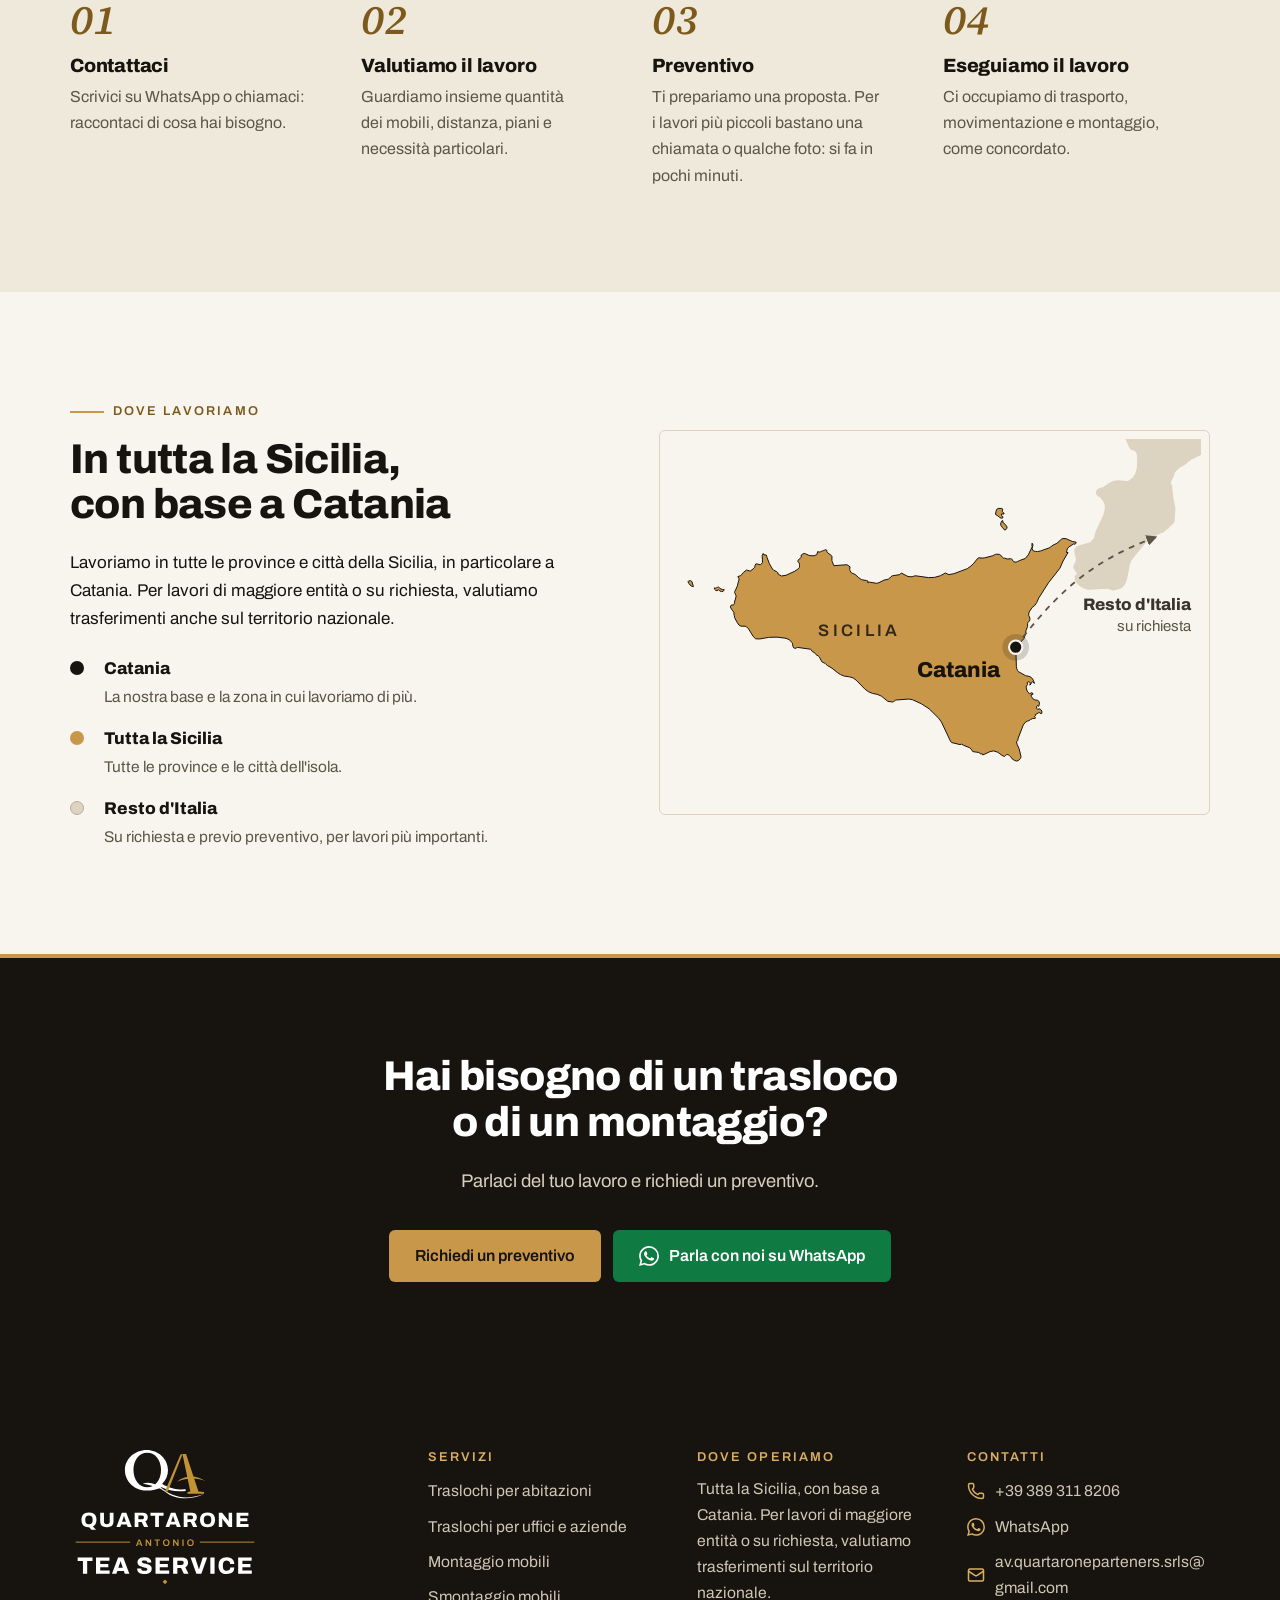
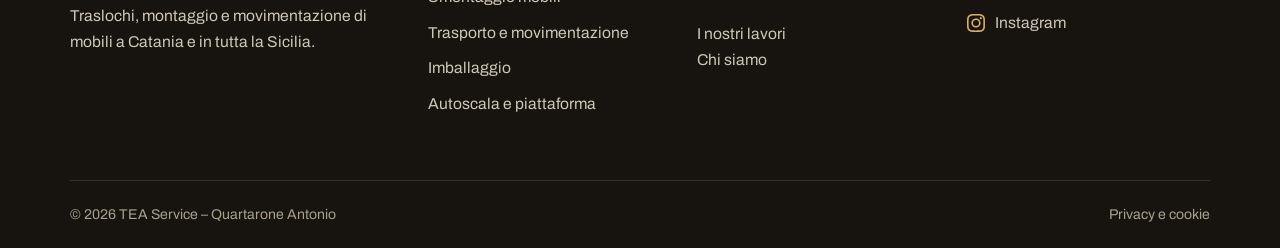
==== commit 4bfdc042: "Pubblicazione sito TEA Service - Quartarone Antonio" ====
--- a/index.html
+++ b/index.html
@@ -1,186 +1,309 @@
-<!DOCTYPE html>
-<html lang="en">
-  <head>
-    <meta charset="UTF-8" />
-    <meta name="viewport" content="width=device-width, initial-scale=1.0" />
-    <title>TEA Service</title>
-    <link rel="stylesheet" href="styles.css" />
-    <link rel="icon" href="Camion.png" />
-    <link
-      href="https://fonts.googleapis.com/css2?family=Inter:wght@400;500;600;700&display=swap"
-      rel="stylesheet"
-    />
-    <link
-      rel="stylesheet"
-      href="https://fonts.googleapis.com/css2?family=Material+Symbols+Outlined"
-    />
-  </head>
-  <body>
-    <div class="menuHam">
-      <span id="close-ham-men">X</span>
-    </div>
-    <nav>
+<!doctype html>
+<html lang="it" class="no-js">
+<head>
+<meta charset="utf-8">
+<meta name="viewport" content="width=device-width,initial-scale=1">
+<title>Traslochi e montaggio mobili a Catania e in Sicilia | TEA Service</title>
+<meta name="description" content="Traslochi per case, uffici e aziende, montaggio e smontaggio mobili, autoscala e imballaggio a Catania e in tutta la Sicilia. Preventivo su WhatsApp.">
+
+<meta name="theme-color" content="#17140f">
+<link rel="icon" href="/favicon.svg" type="image/svg+xml">
+<link rel="apple-touch-icon" href="/apple-touch-icon.png">
+<link rel="preload" href="/fonts/archivo-latin-400-normal.woff2" as="font" type="font/woff2" crossorigin>
+<link rel="preload" href="/fonts/archivo-latin-800-normal.woff2" as="font" type="font/woff2" crossorigin>
+<link rel="preload" as="image" href="/img/palazzo-autoscala-1200.webp" imagesrcset="img/palazzo-autoscala-640.webp 640w, img/palazzo-autoscala-1024.webp 1024w, img/palazzo-autoscala-1200.webp 1200w" imagesizes="100vw" fetchpriority="high">
+<link rel="stylesheet" href="/css/style.css">
+<meta property="og:type" content="website">
+<meta property="og:locale" content="it_IT">
+<meta property="og:site_name" content="TEA Service – Quartarone Antonio">
+<meta property="og:title" content="Traslochi e montaggio mobili a Catania e in Sicilia | TEA Service">
+<meta property="og:description" content="Traslochi per case, uffici e aziende, montaggio e smontaggio mobili, autoscala e imballaggio a Catania e in tutta la Sicilia. Preventivo su WhatsApp.">
+<meta name="twitter:card" content="summary_large_image">
+<script type="application/ld+json">{"@context": "https://schema.org", "@type": "MovingCompany", "name": "TEA Service – Quartarone Antonio", "description": "Traslochi per abitazioni, uffici e aziende, montaggio e smontaggio mobili, trasporto e movimentazione, imballaggio, autoscala e piattaforma a Catania e in tutta la Sicilia.", "telephone": "+393893118206", "email": "av.quartaroneparteners.srls@gmail.com", "areaServed": {"@type": "AdministrativeArea", "name": "Sicilia"}, "sameAs": ["https://www.instagram.com/tea_service_quartarone"], "hasOfferCatalog": {"@type": "OfferCatalog", "name": "Servizi", "itemListElement": [{"@type": "Offer", "itemOffered": {"@type": "Service", "name": "Traslochi per abitazioni"}}, {"@type": "Offer", "itemOffered": {"@type": "Service", "name": "Traslochi per uffici e aziende"}}, {"@type": "Offer", "itemOffered": {"@type": "Service", "name": "Montaggio mobili"}}, {"@type": "Offer", "itemOffered": {"@type": "Service", "name": "Smontaggio mobili"}}, {"@type": "Offer", "itemOffered": {"@type": "Service", "name": "Trasporto e movimentazione"}}, {"@type": "Offer", "itemOffered": {"@type": "Service", "name": "Imballaggio"}}, {"@type": "Offer", "itemOffered": {"@type": "Service", "name": "Autoscala e piattaforma"}}]}}</script>
+</head>
+<body>
+<a class="skip" href="#contenuto">Vai al contenuto</a>
+<svg class="sprite" xmlns="http://www.w3.org/2000/svg" width="0" height="0" aria-hidden="true" focusable="false"><symbol id="i-house" viewBox="0 0 24 24"><path d="M15 21v-8a1 1 0 0 0-1-1h-4a1 1 0 0 0-1 1v8" />
+  <path d="M3 10a2 2 0 0 1 .709-1.528l7-6a2 2 0 0 1 2.582 0l7 6A2 2 0 0 1 21 10v9a2 2 0 0 1-2 2H5a2 2 0 0 1-2-2z" /></symbol><symbol id="i-building-2" viewBox="0 0 24 24"><path d="M10 12h4" />
+  <path d="M10 8h4" />
+  <path d="M14 21v-3a2 2 0 0 0-4 0v3" />
+  <path d="M6 10H4a2 2 0 0 0-2 2v7a2 2 0 0 0 2 2h16a2 2 0 0 0 2-2V9a2 2 0 0 0-2-2h-2" />
+  <path d="M6 21V5a2 2 0 0 1 2-2h8a2 2 0 0 1 2 2v16" /></symbol><symbol id="i-wrench" viewBox="0 0 24 24"><path d="M14.7 6.3a1 1 0 0 0 0 1.4l1.6 1.6a1 1 0 0 0 1.4 0l3.106-3.105c.32-.322.863-.22.983.218a6 6 0 0 1-8.259 7.057l-7.91 7.91a1 1 0 0 1-2.999-3l7.91-7.91a6 6 0 0 1 7.057-8.259c.438.12.54.662.219.984z" /></symbol><symbol id="i-package-open" viewBox="0 0 24 24"><path d="M12 22v-9" />
+  <path d="M15.17 2.21a1.67 1.67 0 0 1 1.63 0L21 4.57a1.93 1.93 0 0 1 0 3.36L8.82 14.79a1.655 1.655 0 0 1-1.64 0L3 12.43a1.93 1.93 0 0 1 0-3.36z" />
+  <path d="M20 13v3.87a2.06 2.06 0 0 1-1.11 1.83l-6 3.08a1.93 1.93 0 0 1-1.78 0l-6-3.08A2.06 2.06 0 0 1 4 16.87V13" />
+  <path d="M21 12.43a1.93 1.93 0 0 0 0-3.36L8.83 2.2a1.64 1.64 0 0 0-1.63 0L3 4.57a1.93 1.93 0 0 0 0 3.36l12.18 6.86a1.636 1.636 0 0 0 1.63 0z" /></symbol><symbol id="i-truck" viewBox="0 0 24 24"><path d="M14 18V6a2 2 0 0 0-2-2H4a2 2 0 0 0-2 2v11a1 1 0 0 0 1 1h2" />
+  <path d="M15 18H9" />
+  <path d="M19 18h2a1 1 0 0 0 1-1v-3.65a1 1 0 0 0-.22-.624l-3.48-4.35A1 1 0 0 0 17.52 8H14" />
+  <circle cx="17" cy="18" r="2" />
+  <circle cx="7" cy="18" r="2" /></symbol><symbol id="i-package" viewBox="0 0 24 24"><path d="M11 21.73a2 2 0 0 0 2 0l7-4A2 2 0 0 0 21 16V8a2 2 0 0 0-1-1.73l-7-4a2 2 0 0 0-2 0l-7 4A2 2 0 0 0 3 8v8a2 2 0 0 0 1 1.73z" />
+  <path d="M12 22V12" />
+  <polyline points="3.29 7 12 12 20.71 7" />
+  <path d="m7.5 4.27 9 5.15" /></symbol><symbol id="i-move-vertical" viewBox="0 0 24 24"><path d="M12 2v20" />
+  <path d="m8 18 4 4 4-4" />
+  <path d="m8 6 4-4 4 4" /></symbol><symbol id="i-clock" viewBox="0 0 24 24"><circle cx="12" cy="12" r="10" />
+  <path d="M12 6v6l4 2" /></symbol><symbol id="i-badge-check" viewBox="0 0 24 24"><path d="M3.85 8.62a4 4 0 0 1 4.78-4.77 4 4 0 0 1 6.74 0 4 4 0 0 1 4.78 4.78 4 4 0 0 1 0 6.74 4 4 0 0 1-4.77 4.78 4 4 0 0 1-6.75 0 4 4 0 0 1-4.78-4.77 4 4 0 0 1 0-6.76Z" />
+  <path d="m16 9-5.5 5.5L8 12" /></symbol><symbol id="i-hand-helping" viewBox="0 0 24 24"><path d="M11 12h2a2 2 0 1 0 0-4h-3c-.6 0-1.1.2-1.4.6L3 14" />
+  <path d="m7 18 1.6-1.4c.3-.4.8-.6 1.4-.6h4c1.1 0 2.1-.4 2.8-1.2l4.6-4.4a2 2 0 0 0-2.75-2.91l-4.2 3.9" />
+  <path d="m2 13 6 6" /></symbol><symbol id="i-heart-handshake" viewBox="0 0 24 24"><path d="M19.414 14.414C21 12.828 22 11.5 22 9.5a5.5 5.5 0 0 0-9.591-3.676.6.6 0 0 1-.818.001A5.5 5.5 0 0 0 2 9.5c0 2.3 1.5 4 3 5.5l5.535 5.362a2 2 0 0 0 2.879.052 2.12 2.12 0 0 0-.004-3 2.124 2.124 0 1 0 3-3 2.124 2.124 0 0 0 3.004 0 2 2 0 0 0 0-2.828l-1.881-1.882a2.41 2.41 0 0 0-3.409 0l-1.71 1.71a2 2 0 0 1-2.828 0 2 2 0 0 1 0-2.828l2.823-2.762" /></symbol><symbol id="i-phone" viewBox="0 0 24 24"><path d="M13.832 16.568a1 1 0 0 0 1.213-.303l.355-.465A2 2 0 0 1 17 15h3a2 2 0 0 1 2 2v3a2 2 0 0 1-2 2A18 18 0 0 1 2 4a2 2 0 0 1 2-2h3a2 2 0 0 1 2 2v3a2 2 0 0 1-.8 1.6l-.468.351a1 1 0 0 0-.292 1.233 14 14 0 0 0 6.392 6.384" /></symbol><symbol id="i-mail" viewBox="0 0 24 24"><path d="m22 7-8.991 5.727a2 2 0 0 1-2.009 0L2 7" />
+  <rect x="2" y="4" width="20" height="16" rx="2" /></symbol><symbol id="i-map-pin" viewBox="0 0 24 24"><path d="M20 10c0 4.993-5.539 10.193-7.399 11.799a1 1 0 0 1-1.202 0C9.539 20.193 4 14.993 4 10a8 8 0 0 1 16 0" />
+  <circle cx="12" cy="10" r="3" /></symbol><symbol id="i-menu" viewBox="0 0 24 24"><path d="M4 5h16" />
+  <path d="M4 12h16" />
+  <path d="M4 19h16" /></symbol><symbol id="i-x" viewBox="0 0 24 24"><path d="M18 6 6 18" />
+  <path d="m6 6 12 12" /></symbol><symbol id="i-chevron-left" viewBox="0 0 24 24"><path d="m15 18-6-6 6-6" /></symbol><symbol id="i-chevron-right" viewBox="0 0 24 24"><path d="m9 18 6-6-6-6" /></symbol><symbol id="i-arrow-right" viewBox="0 0 24 24"><path d="M5 12h14" />
+  <path d="m12 5 7 7-7 7" /></symbol><symbol id="i-check" viewBox="0 0 24 24"><path d="M20 6 9 17l-5-5" /></symbol><symbol id="i-whatsapp" viewBox="0 0 24 24"><path d="M17.472 14.382c-.297-.149-1.758-.867-2.03-.967-.273-.099-.471-.148-.67.15-.197.297-.767.966-.94 1.164-.173.199-.347.223-.644.075-.297-.15-1.255-.463-2.39-1.475-.883-.788-1.48-1.761-1.653-2.059-.173-.297-.018-.458.13-.606.134-.133.298-.347.446-.52.149-.174.198-.298.298-.497.099-.198.05-.371-.025-.52-.075-.149-.669-1.612-.916-2.207-.242-.579-.487-.5-.669-.51-.173-.008-.371-.01-.57-.01-.198 0-.52.074-.792.372-.272.297-1.04 1.016-1.04 2.479 0 1.462 1.065 2.875 1.213 3.074.149.198 2.096 3.2 5.077 4.487.709.306 1.262.489 1.694.625.712.227 1.36.195 1.871.118.571-.085 1.758-.719 2.006-1.413.248-.694.248-1.289.173-1.413-.074-.124-.272-.198-.57-.347m-5.421 7.403h-.004a9.87 9.87 0 01-5.031-1.378l-.361-.214-3.741.982.998-3.648-.235-.374a9.86 9.86 0 01-1.51-5.26c.001-5.45 4.436-9.884 9.888-9.884 2.64 0 5.122 1.03 6.988 2.898a9.825 9.825 0 012.893 6.994c-.003 5.45-4.437 9.884-9.885 9.884m8.413-18.297A11.815 11.815 0 0012.05 0C5.495 0 .16 5.335.157 11.892c0 2.096.547 4.142 1.588 5.945L.057 24l6.305-1.654a11.882 11.882 0 005.683 1.448h.005c6.554 0 11.89-5.335 11.893-11.893a11.821 11.821 0 00-3.48-8.413Z"/></symbol><symbol id="i-instagram" viewBox="0 0 24 24"><path d="M7.0301.084c-1.2768.0602-2.1487.264-2.911.5634-.7888.3075-1.4575.72-2.1228 1.3877-.6652.6677-1.075 1.3368-1.3802 2.127-.2954.7638-.4956 1.6365-.552 2.914-.0564 1.2775-.0689 1.6882-.0626 4.947.0062 3.2586.0206 3.6671.0825 4.9473.061 1.2765.264 2.1482.5635 2.9107.308.7889.72 1.4573 1.388 2.1228.6679.6655 1.3365 1.0743 2.1285 1.38.7632.295 1.6361.4961 2.9134.552 1.2773.056 1.6884.069 4.9462.0627 3.2578-.0062 3.668-.0207 4.9478-.0814 1.28-.0607 2.147-.2652 2.9098-.5633.7889-.3086 1.4578-.72 2.1228-1.3881.665-.6682 1.0745-1.3378 1.3795-2.1284.2957-.7632.4966-1.636.552-2.9124.056-1.2809.0692-1.6898.063-4.948-.0063-3.2583-.021-3.6668-.0817-4.9465-.0607-1.2797-.264-2.1487-.5633-2.9117-.3084-.7889-.72-1.4568-1.3876-2.1228C21.2982 1.33 20.628.9208 19.8378.6165 19.074.321 18.2017.1197 16.9244.0645 15.6471.0093 15.236-.005 11.977.0014 8.718.0076 8.31.0215 7.0301.0839m.1402 21.6932c-1.17-.0509-1.8053-.2453-2.2287-.408-.5606-.216-.96-.4771-1.3819-.895-.422-.4178-.6811-.8186-.9-1.378-.1644-.4234-.3624-1.058-.4171-2.228-.0595-1.2645-.072-1.6442-.079-4.848-.007-3.2037.0053-3.583.0607-4.848.05-1.169.2456-1.805.408-2.2282.216-.5613.4762-.96.895-1.3816.4188-.4217.8184-.6814 1.3783-.9003.423-.1651 1.0575-.3614 2.227-.4171 1.2655-.06 1.6447-.072 4.848-.079 3.2033-.007 3.5835.005 4.8495.0608 1.169.0508 1.8053.2445 2.228.408.5608.216.96.4754 1.3816.895.4217.4194.6816.8176.9005 1.3787.1653.4217.3617 1.056.4169 2.2263.0602 1.2655.0739 1.645.0796 4.848.0058 3.203-.0055 3.5834-.061 4.848-.051 1.17-.245 1.8055-.408 2.2294-.216.5604-.4763.96-.8954 1.3814-.419.4215-.8181.6811-1.3783.9-.4224.1649-1.0577.3617-2.2262.4174-1.2656.0595-1.6448.072-4.8493.079-3.2045.007-3.5825-.006-4.848-.0608M16.953 5.5864A1.44 1.44 0 1 0 18.39 4.144a1.44 1.44 0 0 0-1.437 1.4424M5.8385 12.012c.0067 3.4032 2.7706 6.1557 6.173 6.1493 3.4026-.0065 6.157-2.7701 6.1506-6.1733-.0065-3.4032-2.771-6.1565-6.174-6.1498-3.403.0067-6.156 2.771-6.1496 6.1738M8 12.0077a4 4 0 1 1 4.008 3.9921A3.9996 3.9996 0 0 1 8 12.0077"/></symbol></svg>
+<header class="site-header">
+  <div class="wrap">
+    <a class="brand" href="/" aria-label="TEA Service – Quartarone Antonio – vai alla home"><img src="/logo-lockup.svg" width="250" height="56" alt="TEA Service – Quartarone Antonio"></a>
+    <button class="menu-btn" type="button" aria-expanded="false" aria-controls="menu" aria-label="Apri il menu">
+      <svg class="ic i-open" aria-hidden="true"><use href="#i-menu"/></svg><svg class="ic i-close" aria-hidden="true"><use href="#i-x"/></svg>
+    </button>
+    <nav class="nav" id="menu" aria-label="Menu principale">
+      <a href="/" aria-current="page">Home</a><a href="/chi-siamo/">Chi siamo</a><a href="/servizi/">Servizi</a><a href="/lavori/">I nostri lavori</a><a href="/contatti/">Contatti</a>
+      <a class="btn btn--wa btn--sm" href="https://wa.me/393893118206?text=Buongiorno%2C%20vorrei%20richiedere%20un%20preventivo%20per%20un%20trasloco." target="_blank" rel="noopener"><svg class="ic ic--fill" aria-hidden="true" focusable="false"><use href="#i-whatsapp"/></svg>WhatsApp</a>
+    </nav>
+  </div>
+</header>
+<main id="contenuto">
+<section class="hero" aria-labelledby="hero-title">
+  <img class="hero__img" src="/img/palazzo-autoscala-1200.webp" srcset="/img/palazzo-autoscala-640.webp 640w, /img/palazzo-autoscala-1024.webp 1024w, /img/palazzo-autoscala-1200.webp 1200w" sizes="100vw" width="1200" height="820" alt="" loading="eager" decoding="async" fetchpriority="high">
+  <div class="wrap hero__content">
+    <div class="hero__copy">
+      <p class="eyebrow">TEA Service – Quartarone Antonio</p>
+      <h1 id="hero-title">Traslochi e montaggio mobili a Catania e in tutta la Sicilia.</h1>
+      <p class="hero__lead">La nostra famiglia lavora nel settore da almeno 35 anni: esperienza, precisione e cura per case, uffici e aziende. Per i lavori più grandi o su richiesta, valutiamo anche trasferimenti fuori regione.</p>
+      <div class="btn-row">
+        <a class="btn btn--gold" href="/contatti/">Richiedi un preventivo</a>
+        <a class="btn btn--wa" href="https://wa.me/393893118206?text=Buongiorno%2C%20vorrei%20richiedere%20un%20preventivo%20per%20un%20trasloco." target="_blank" rel="noopener"><svg class="ic ic--fill" aria-hidden="true" focusable="false"><use href="#i-whatsapp"/></svg>Contattaci su WhatsApp</a>
+      </div>
+    </div>
+  </div>
+</section>
+<div class="trust"><div class="wrap"><ul>
+  <li><strong>35+ anni</strong><span>di esperienza nel settore</span></li>
+  <li><strong>Tutta la Sicilia</strong><span>con base a Catania</span></li>
+  <li><strong>Preventivo rapido</strong><span>con una chiamata o qualche foto</span></li>
+</ul></div></div>
+
+<section class="section" id="servizi" aria-labelledby="servizi-title">
+  <div class="wrap">
+    <div class="section__head reveal">
+      <p class="eyebrow">Servizi</p>
+      <h2 id="servizi-title">Dal montaggio al trasloco completo</h2>
+      <p>Smontaggio, trasporto, movimentazione e montaggio: puoi affidarci tutto il lavoro oppure solo la parte che ti serve.</p>
+    </div>
+    <div class="grid-services">
+      <article class="card reveal">
+        <span class="card__icon"><svg class="ic" aria-hidden="true" focusable="false"><use href="#i-house"/></svg></span>
+        <h3>Traslochi per abitazioni</h3>
+        <p>Il trasferimento dei tuoi mobili e dei tuoi effetti personali, organizzato con attenzione dal ritiro alla consegna.</p>
+        <a class="link-arrow" href="/contatti/?servizio=Traslochi%20per%20abitazioni#richiesta">Richiedi informazioni <svg class="ic" aria-hidden="true" focusable="false"><use href="#i-arrow-right"/></svg></a>
+      </article>
+      <article class="card reveal">
+        <span class="card__icon"><svg class="ic" aria-hidden="true" focusable="false"><use href="#i-building-2"/></svg></span>
+        <h3>Traslochi per uffici e aziende</h3>
+        <p>Trasferimento di arredi e attrezzature di uffici e aziende, concordando insieme tempi e modalità.</p>
+        <a class="link-arrow" href="/contatti/?servizio=Traslochi%20per%20uffici%20e%20aziende#richiesta">Richiedi informazioni <svg class="ic" aria-hidden="true" focusable="false"><use href="#i-arrow-right"/></svg></a>
+      </article>
+      <article class="card reveal">
+        <span class="card__icon"><svg class="ic" aria-hidden="true" focusable="false"><use href="#i-wrench"/></svg></span>
+        <h3>Montaggio mobili</h3>
+        <p>Montaggio di cucine, camere, armadi e mobili in genere, con attenzione a precisione e sicurezza.</p>
+        <a class="link-arrow" href="/contatti/?servizio=Montaggio%20mobili#richiesta">Richiedi informazioni <svg class="ic" aria-hidden="true" focusable="false"><use href="#i-arrow-right"/></svg></a>
+      </article>
+      <article class="card reveal">
+        <span class="card__icon"><svg class="ic" aria-hidden="true" focusable="false"><use href="#i-package-open"/></svg></span>
+        <h3>Smontaggio mobili</h3>
+        <p>Smontaggio degli arredi per prepararli al trasporto e rimontarli nella nuova destinazione.</p>
+        <a class="link-arrow" href="/contatti/?servizio=Smontaggio%20mobili#richiesta">Richiedi informazioni <svg class="ic" aria-hidden="true" focusable="false"><use href="#i-arrow-right"/></svg></a>
+      </article>
+      <article class="card reveal">
+        <span class="card__icon"><svg class="ic" aria-hidden="true" focusable="false"><use href="#i-truck"/></svg></span>
+        <h3>Trasporto e movimentazione</h3>
+        <p>Trasporto dei mobili verso la nuova destinazione e movimentazione all&#x27;interno di case, uffici e aziende.</p>
+        <a class="link-arrow" href="/contatti/?servizio=Trasporto%20e%20movimentazione#richiesta">Richiedi informazioni <svg class="ic" aria-hidden="true" focusable="false"><use href="#i-arrow-right"/></svg></a>
+      </article>
+      <article class="card reveal">
+        <span class="card__icon"><svg class="ic" aria-hidden="true" focusable="false"><use href="#i-package"/></svg></span>
+        <h3>Imballaggio</h3>
+        <p>Protezione e imballaggio di mobili e oggetti per affrontare il trasporto con più tranquillità.</p>
+        <a class="link-arrow" href="/contatti/?servizio=Imballaggio#richiesta">Richiedi informazioni <svg class="ic" aria-hidden="true" focusable="false"><use href="#i-arrow-right"/></svg></a>
+      </article>
+      <article class="card card--feature reveal">
+        <div class="card__media"><img src="/img/autoscala-dall-alto-1600.webp" srcset="/img/autoscala-dall-alto-640.webp 640w, /img/autoscala-dall-alto-1024.webp 1024w, /img/autoscala-dall-alto-1600.webp 1600w" sizes="(max-width:639px) 100vw, 45vw" width="1600" height="1200" alt="Vista dall&#x27;alto lungo la scala dell&#x27;autoscala verso il cortile interno di un condominio" loading="lazy" decoding="async"></div>
+        <div class="card__body">
+          <span class="card__icon"><svg class="ic" aria-hidden="true" focusable="false"><use href="#i-move-vertical"/></svg></span>
+          <h3>Autoscala e piattaforma</h3>
+          <p>Con l&#x27;autoscala e la piattaforma muoviamo mobili e materiali dall&#x27;esterno dell&#x27;edificio: una soluzione utile ai piani alti e dove scale e ascensori sono stretti o poco pratici.</p>
+          <a class="link-arrow" href="/contatti/?servizio=Autoscala%20e%20piattaforma#richiesta">Richiedi informazioni <svg class="ic" aria-hidden="true" focusable="false"><use href="#i-arrow-right"/></svg></a>
+        </div>
+      </article>
+    </div>
+  </div>
+</section>
+
+<section class="section section--sand" aria-labelledby="storia-title">
+  <div class="wrap split">
+    <figure class="print reveal">
+      <div class="print__img"><img src="/img/storica-1600.webp" srcset="/img/storica-640.webp 640w, /img/storica-1024.webp 1024w, /img/storica-1600.webp 1600w" sizes="(max-width:899px) 92vw, 540px" width="1600" height="901" alt="Fotografia d&#x27;archivio: otto uomini in tuta blu posano nel cassone aperto di un camion verde, accanto a una gru" loading="lazy" decoding="async"></div>
+      <figcaption>Foto d'archivio</figcaption>
+    </figure>
+    <div class="reveal">
+      <p class="eyebrow">La nostra storia</p>
+      <h2 id="storia-title">Un mestiere che conosciamo da una vita.</h2>
+      <p>Il cognome Quartarone è conosciuto a Catania nel settore dei traslochi e del montaggio mobili. Vincenzo Quartarone, padre di Antonio, svolge questo lavoro da almeno 35 anni.</p>
+      <p>Oggi Antonio Quartarone porta avanti quell'esperienza con TEA Service, in tutta la Sicilia.</p>
+      <a class="link-arrow" href="/chi-siamo/">Leggi la nostra storia <svg class="ic" aria-hidden="true" focusable="false"><use href="#i-arrow-right"/></svg></a>
+    </div>
+  </div>
+</section>
+
+<section class="section section--dark on-dark" aria-labelledby="perche-title">
+  <div class="wrap">
+    <div class="section__head reveal">
+      <p class="eyebrow">I nostri punti di forza</p>
+      <h2 id="perche-title">Perché scegliere Quartarone</h2>
+    </div>
+    <ul class="why reveal">
+      <li><svg class="ic" aria-hidden="true" focusable="false"><use href="#i-clock"/></svg><h3>Esperienza</h3><p>Almeno 35 anni nel settore: sappiamo come si affronta ogni tipo di trasloco e di montaggio.</p></li>
+      <li><svg class="ic" aria-hidden="true" focusable="false"><use href="#i-badge-check"/></svg><h3>Professionalità</h3><p>Smontaggio, trasporto e montaggio: un unico riferimento per tutto il lavoro.</p></li>
+      <li><svg class="ic" aria-hidden="true" focusable="false"><use href="#i-hand-helping"/></svg><h3>Cura degli oggetti</h3><p>Mobili e oggetti vengono maneggiati e protetti con l'attenzione che meritano.</p></li>
+      <li><svg class="ic" aria-hidden="true" focusable="false"><use href="#i-heart-handshake"/></svg><h3>Approccio personalizzato</h3><p>Ogni lavoro è diverso: valutiamo insieme a te le necessità e prepariamo un preventivo su misura.</p></li>
+    </ul>
+  </div>
+</section>
+
+<section class="section" aria-labelledby="lavori-title">
+  <div class="wrap">
+    <div class="section__head reveal">
+      <p class="eyebrow">I nostri lavori</p>
+      <h2 id="lavori-title">Lavori reali, fotografati sul posto</h2>
+      <p>Montaggi di cucine e arredi, movimentazione con autoscala: alcune immagini dei nostri cantieri.</p>
+    </div>
+    <div class="carousel reveal" role="region" aria-roledescription="carosello" aria-label="Fotografie dei nostri lavori" data-lightbox-group>
+      <div class="carousel__track">
+        <button class="carousel__slide" type="button" style="--ar:1.4634" data-lightbox data-full="/img/palazzo-autoscala-1200.webp" data-alt="Autoscala montata lungo la facciata di un palazzo a molti piani, vista dal basso"><img src="/img/palazzo-autoscala-1200.webp" srcset="/img/palazzo-autoscala-640.webp 640w, /img/palazzo-autoscala-1024.webp 1024w, /img/palazzo-autoscala-1200.webp 1200w" sizes="(max-width:600px) 88vw, 640px" width="1200" height="820" alt="Autoscala montata lungo la facciata di un palazzo a molti piani, vista dal basso" loading="lazy" decoding="async"></button>
+        <button class="carousel__slide" type="button" style="--ar:1.7778" data-lightbox data-full="/img/montaggio-onice-1600.webp" data-alt="Un operaio monta una cucina con il paraschizzi in onice verde acqua"><img src="/img/montaggio-onice-1600.webp" srcset="/img/montaggio-onice-640.webp 640w, /img/montaggio-onice-1024.webp 1024w, /img/montaggio-onice-1600.webp 1600w" sizes="(max-width:600px) 88vw, 640px" width="1600" height="900" alt="Un operaio monta una cucina con il paraschizzi in onice verde acqua" loading="lazy" decoding="async"></button>
+        <button class="carousel__slide" type="button" style="--ar:0.5625" data-lightbox data-full="/img/cucina-marmo-900.webp" data-alt="Cucina ad angolo grigio chiaro con paraschizzi effetto marmo e luce a led sul controsoffitto"><img src="/img/cucina-marmo-900.webp" srcset="/img/cucina-marmo-640.webp 640w, /img/cucina-marmo-900.webp 900w" sizes="(max-width:600px) 88vw, 640px" width="900" height="1600" alt="Cucina ad angolo grigio chiaro con paraschizzi effetto marmo e luce a led sul controsoffitto" loading="lazy" decoding="async"></button>
+        <button class="carousel__slide" type="button" style="--ar:0.5625" data-lightbox data-full="/img/camera-letto-900.webp" data-alt="Camera da letto con letto contenitore azzurro, ponte sopra il letto e armadio con mensole in legno"><img src="/img/camera-letto-900.webp" srcset="/img/camera-letto-640.webp 640w, /img/camera-letto-900.webp 900w" sizes="(max-width:600px) 88vw, 640px" width="900" height="1600" alt="Camera da letto con letto contenitore azzurro, ponte sopra il letto e armadio con mensole in legno" loading="lazy" decoding="async"></button>
+        <button class="carousel__slide" type="button" style="--ar:1.3333" data-lightbox data-full="/img/autoscala-dall-alto-1600.webp" data-alt="Vista dall&#x27;alto lungo la scala dell&#x27;autoscala verso il cortile interno di un condominio"><img src="/img/autoscala-dall-alto-1600.webp" srcset="/img/autoscala-dall-alto-640.webp 640w, /img/autoscala-dall-alto-1024.webp 1024w, /img/autoscala-dall-alto-1600.webp 1600w" sizes="(max-width:600px) 88vw, 640px" width="1600" height="1200" alt="Vista dall&#x27;alto lungo la scala dell&#x27;autoscala verso il cortile interno di un condominio" loading="lazy" decoding="async"></button>
+        <button class="carousel__slide" type="button" style="--ar:1.7778" data-lightbox data-full="/img/cucina-rovere-1600.webp" data-alt="Cucina bianca con paraschizzi e piano in rovere, tavolo con sedie e controsoffitto illuminato"><img src="/img/cucina-rovere-1600.webp" srcset="/img/cucina-rovere-640.webp 640w, /img/cucina-rovere-1024.webp 1024w, /img/cucina-rovere-1600.webp 1600w" sizes="(max-width:600px) 88vw, 640px" width="1600" height="900" alt="Cucina bianca con paraschizzi e piano in rovere, tavolo con sedie e controsoffitto illuminato" loading="lazy" decoding="async"></button>
+        <button class="carousel__slide" type="button" style="--ar:0.5625" data-lightbox data-full="/img/cucina-isola-900.webp" data-alt="Cucina con isola centrale, cappa in acciaio e piano cottura a gas, in un soggiorno con parquet"><img src="/img/cucina-isola-900.webp" srcset="/img/cucina-isola-640.webp 640w, /img/cucina-isola-900.webp 900w" sizes="(max-width:600px) 88vw, 640px" width="900" height="1600" alt="Cucina con isola centrale, cappa in acciaio e piano cottura a gas, in un soggiorno con parquet" loading="lazy" decoding="async"></button>
+        <button class="carousel__slide" type="button" style="--ar:1.7786" data-lightbox data-full="/img/living-mensole-1599.webp" data-alt="Composizione a parete sospesa con ante scorrevoli, vani a giorno e ripiani in legno, montata in un soggiorno"><img src="/img/living-mensole-1599.webp" srcset="/img/living-mensole-640.webp 640w, /img/living-mensole-1024.webp 1024w, /img/living-mensole-1599.webp 1599w" sizes="(max-width:600px) 88vw, 640px" width="1599" height="899" alt="Composizione a parete sospesa con ante scorrevoli, vani a giorno e ripiani in legno, montata in un soggiorno" loading="lazy" decoding="async"></button>
+        <button class="carousel__slide" type="button" style="--ar:0.7500" data-lightbox data-full="/img/montaggio-cucina-1200.webp" data-alt="Un operaio al lavoro sul montaggio di una cucina con piano chiaro e pensili grigio tortora"><img src="/img/montaggio-cucina-1200.webp" srcset="/img/montaggio-cucina-640.webp 640w, /img/montaggio-cucina-1024.webp 1024w, /img/montaggio-cucina-1200.webp 1200w" sizes="(max-width:600px) 88vw, 640px" width="1200" height="1600" alt="Un operaio al lavoro sul montaggio di una cucina con piano chiaro e pensili grigio tortora" loading="lazy" decoding="async"></button>
+        <button class="carousel__slide" type="button" style="--ar:0.5625" data-lightbox data-full="/img/cucina-scura-900.webp" data-alt="Cucina angolare in tonalità grigie con penisola dal piano scuro e lampada a sospensione nera"><img src="/img/cucina-scura-900.webp" srcset="/img/cucina-scura-640.webp 640w, /img/cucina-scura-900.webp 900w" sizes="(max-width:600px) 88vw, 640px" width="900" height="1600" alt="Cucina angolare in tonalità grigie con penisola dal piano scuro e lampada a sospensione nera" loading="lazy" decoding="async"></button>
+      </div>
+      <div class="carousel__controls">
+        <div class="carousel__dots"></div>
+        <div class="carousel__arrows">
+          <button class="icon-btn carousel__prev" type="button" aria-label="Foto precedente"><svg class="ic" aria-hidden="true" focusable="false"><use href="#i-chevron-left"/></svg></button>
+          <button class="icon-btn carousel__next" type="button" aria-label="Foto successiva"><svg class="ic" aria-hidden="true" focusable="false"><use href="#i-chevron-right"/></svg></button>
+        </div>
+      </div>
+    </div>
+    <p class="reveal mt-lg"><a class="link-arrow" href="/lavori/">Guarda tutti i lavori <svg class="ic" aria-hidden="true" focusable="false"><use href="#i-arrow-right"/></svg></a></p>
+  </div>
+</section>
+
+<section class="section section--sand" aria-labelledby="come-title">
+  <div class="wrap">
+    <div class="section__head reveal">
+      <p class="eyebrow">Come lavoriamo</p>
+      <h2 id="come-title">Quattro passaggi, tutto chiaro fin dall'inizio</h2>
+    </div>
+    <ol class="steps reveal">
+      <li><span class="num" aria-hidden="true">01</span><h3>Contattaci</h3><p>Scrivici su WhatsApp o chiamaci: raccontaci di cosa hai bisogno.</p></li>
+      <li><span class="num" aria-hidden="true">02</span><h3>Valutiamo il lavoro</h3><p>Guardiamo insieme quantità dei mobili, distanza, piani e necessità particolari.</p></li>
+      <li><span class="num" aria-hidden="true">03</span><h3>Preventivo</h3><p>Ti prepariamo una proposta. Per i lavori più piccoli bastano una chiamata o qualche foto: si fa in pochi minuti.</p></li>
+      <li><span class="num" aria-hidden="true">04</span><h3>Eseguiamo il lavoro</h3><p>Ci occupiamo di trasporto, movimentazione e montaggio, come concordato.</p></li>
+    </ol>
+  </div>
+</section>
+
+<section class="section" aria-labelledby="dove-title">
+  <div class="wrap where">
+    <div class="reveal">
+      <p class="eyebrow">Dove lavoriamo</p>
+      <h2 id="dove-title">In tutta la Sicilia, con base a Catania</h2>
+      <p>Lavoriamo in tutte le province e città della Sicilia, in particolare a Catania. Per lavori di maggiore entità o su richiesta, valutiamo trasferimenti anche sul territorio nazionale.</p>
+      <ul class="area-list">
+        <li><span class="dot dot--catania"></span><div><strong>Catania</strong><span>La nostra base e la zona in cui lavoriamo di più.</span></div></li>
+        <li><span class="dot dot--sicilia"></span><div><strong>Tutta la Sicilia</strong><span>Tutte le province e le città dell'isola.</span></div></li>
+        <li><span class="dot dot--italia"></span><div><strong>Resto d'Italia</strong><span>Su richiesta e previo preventivo, per lavori più importanti.</span></div></li>
+      </ul>
+    </div>
+    <div class="map reveal"><svg viewBox="0 0 640 440" role="img" aria-labelledby="map-t" xmlns="http://www.w3.org/2000/svg">
+<title id="map-t">Mappa stilizzata della Sicilia, con Catania evidenziata. A nord-est, oltre lo Stretto, il resto d'Italia.</title>
+<defs><marker id="arr" viewBox="0 0 10 10" refX="8" refY="5" markerWidth="6" markerHeight="6" orient="auto-start-reverse"><path d="M0,0 L10,5 L0,10 z" fill="#5c5548"/></marker></defs>
+<path d="M303.278,-331.484L498.882,-333.186L694.486,-331.484L698.913,-328.183L703.545,-323.867L708.177,-316.39L710.03,-315.527L712.346,-314.952L716.978,-311.216L724.853,-302.598L726.706,-301.737L729.485,-300.875L734.117,-297.717L745.235,-294.848L746.624,-293.987L760.058,-288.536L772.101,-279.363L782.292,-277.644L786.461,-275.352L786.461,-271.342L787.851,-271.342L791.093,-272.487L792.228,-272.312L792.228,-160.657L791.557,-161.343L791.557,-162.761L792.228,-162.761L792.228,-170.074L789.241,-170.989L787.851,-171.841L792.228,-174.524L792.228,-182.153L792.02,-182.633L787.851,-186.895L784.608,-189.738L782.755,-192.013L781.829,-194.288L781.829,-197.702L781.366,-200.547L780.903,-202.824L779.513,-204.247L780.903,-204.247L780.903,-205.101L774.417,-210.227L772.565,-211.081L729.485,-213.36L727.169,-213.93L720.221,-217.919L718.831,-218.204L716.052,-217.919L715.125,-217.919L714.199,-218.775L711.883,-221.055L710.956,-221.34L708.64,-221.91L701.692,-226.188L694.28,-228.755L691.038,-230.752L689.185,-233.035L692.427,-234.462L694.744,-236.746L695.67,-239.315L692.891,-242.171L695.207,-243.314L701.692,-241.886L704.471,-243.599L704.934,-246.171L702.618,-246.456L697.06,-244.742L697.523,-245.028L697.986,-245.885L695.207,-247.028L692.891,-246.171L690.575,-244.456L687.795,-243.599L686.869,-244.171L686.406,-245.314L685.479,-247.028L685.016,-248.171L683.626,-248.742L680.847,-248.742L679.457,-249.028L669.73,-249.886L660.465,-245.314L652.127,-237.317L646.105,-228.185L635.451,-213.075L632.672,-207.664L629.893,-197.702L628.966,-195.995L627.113,-194.857L622.481,-186.895L617.386,-182.349L615.07,-180.36L612.753,-176.383L611.827,-170.138L611.827,-167.867L613.68,-161.626L615.996,-156.522L615.07,-154.538L612.753,-152.554L610.901,-148.871L604.879,-142.923L600.247,-134.998L597.93,-129.623L597.93,-124.533L599.32,-119.728L603.026,-115.49L603.026,-114.36L601.173,-110.124L605.342,-105.326L610.901,-101.375L615.07,-99.4L631.282,-98.554L635.451,-97.144L637.767,-95.734L640.083,-93.76L641.936,-91.223L642.4,-88.686L643.789,-87.277L651.664,-83.614L657.686,-78.545L660.002,-77.7L662.781,-77.419L665.097,-76.293L666.487,-74.604L668.34,-72.071L671.119,-68.975L674.825,-65.6L679.457,-63.35L684.089,-63.069L679.457,-51.545L678.531,-42.559L678.068,-40.314L678.531,-38.069L679.457,-36.105L681.773,-32.458L682.237,-30.495L681.773,-25.168L679.457,-15.643L679.457,-10.603L682.7,-4.446L683.163,-3.047L684.089,-2.208L688.258,-0.529L690.111,-0.25L687.795,1.428L686.406,2.547L685.942,3.665L685.479,10.094L685.942,10.933L681.31,14.844L680.847,15.682L679.92,16.24L678.994,17.916L677.141,21.267L675.751,17.916L672.509,17.358L668.803,18.475L666.487,20.15L663.245,16.24L660.928,14.844L658.149,14.285L655.37,14.565L642.863,17.916L628.503,24.616L623.408,28.244L622.481,29.639L621.091,30.755L613.68,34.938L610.437,38.005L608.584,39.957L607.195,44.694L605.805,47.201L604.416,50.265L603.489,54.163L605.342,55.277L605.342,55.834L605.342,58.617L606.732,71.133L609.048,82.248L609.048,86.413L608.121,98.623L607.195,100.842L602.099,105.555L600.247,108.049L598.857,108.326L595.151,111.929L590.982,113.314L578.475,119.683L574.306,123.559L556.704,145.403L554.388,150.927L551.145,168.036L549.292,173.274L547.903,175.478L546.513,177.132L544.66,178.785L542.807,179.887L536.785,181.264L534.932,182.09L527.521,179.887L504.36,180.988L500.654,180.162L497.412,178.509L494.169,176.581L491.853,174.376L489.074,170.793L488.147,167.484L488.147,164.45L490.926,161.968L487.684,156.725L486.294,153.965L486.757,151.48L488.61,148.442L489.537,145.403L489.537,142.364L488.147,138.495L487.684,132.965L490,129.369L494.169,127.433L507.602,123.559L508.529,122.175L508.992,121.344L510.845,119.683L511.308,118.853L513.161,111.374L522.425,91.41L524.278,84.192L524.278,78.637L521.962,74.191L518.256,69.743L517.33,69.187L515.477,68.353L515.014,67.519L513.624,65.85L513.624,65.016L513.624,64.181L514.087,62.512L515.014,60.565L517.33,59.173L522.425,57.504L530.763,51.936L535.396,49.987L540.954,49.43L550.219,50.544L552.535,50.265L554.388,48.873L558.093,46.087L560.873,41.35L562.726,35.217L563.189,28.244L563.189,21.267L562.726,17.916L561.336,15.403L559.483,13.727L556.704,13.168L554.851,12.05L552.998,8.697L545.586,-8.084L540.491,-47.051L539.101,-52.669L534.469,-68.413L529.374,-74.885L526.131,-80.798L522.425,-84.46L519.183,-87.277L517.793,-89.25L516.867,-93.478L515.477,-97.708L514.087,-104.197L511.308,-108.43L509.918,-111.254L507.602,-128.209L507.602,-127.078L507.139,-130.471L506.213,-132.168L505.286,-132.734L505.286,-133.866L506.676,-140.092L505.75,-144.056L501.581,-150.571L500.654,-152.838L499.728,-156.239L497.875,-159.074L493.706,-163.612L490,-169.57L487.221,-171.841L486.757,-173.26L486.757,-175.248L484.905,-174.68L475.177,-175.248L472.398,-173.544L470.082,-170.138L465.449,-167.3L461.28,-162.193L458.964,-161.343L452.479,-162.193L450.163,-163.044L446.457,-167.867L445.068,-168.435L444.141,-167.584L442.751,-167.3L441.362,-167.016L439.972,-167.3L439.972,-168.435L442.288,-170.138L439.972,-174.68L436.266,-178.94L433.024,-181.212L430.708,-182.349L422.37,-190.875L420.517,-191.728L418.664,-191.444L414.495,-190.307L412.179,-190.591L410.789,-191.728L408.936,-195.141L406.62,-197.702L402.915,-199.124L401.988,-199.978L400.598,-201.116L398.282,-200.547L395.966,-202.255L394.577,-202.824L394.113,-205.671L397.356,-210.227L398.282,-213.93L397.356,-216.779L397.356,-218.489L398.746,-219.06L400.135,-219.63L401.525,-220.485L402.915,-221.625L405.694,-222.766L406.157,-224.477L406.157,-229.326L402.915,-235.033L391.797,-259.035L388.555,-264.758L384.849,-269.051L381.606,-272.487L378.364,-275.352L374.195,-276.498L370.026,-274.779L366.32,-271.915L364.93,-271.342L357.982,-271.915L356.592,-271.342L351.034,-266.475L347.791,-265.903L344.085,-266.761L340.38,-269.051L338.064,-267.62L332.042,-266.189L329.262,-263.899L323.241,-260.752L321.851,-258.463L319.998,-260.752L319.535,-264.472L320.924,-267.62L323.704,-269.051L326.483,-269.338L327.41,-269.624L328.799,-271.056L329.726,-273.06L334.821,-278.217L338.99,-279.649L339.453,-282.515L338.527,-285.382L336.674,-287.963L334.358,-289.684L331.579,-289.11L329.726,-289.97L328.336,-290.831L326.946,-292.839L324.63,-293.987L322.314,-296.856L317.682,-302.311L315.366,-304.034L313.05,-304.321L309.344,-303.747L306.101,-302.885L304.712,-300.875L303.785,-297.717L303.278,-297.717Z" fill="#dcd3c1"/>
+<path d="M55.499,178.785L57.352,179.06L58.278,178.509L59.668,177.958L60.594,177.683L61.521,178.509L63.374,179.887L65.69,180.713L67.543,180.988L66.153,182.916L64.3,183.192L61.984,182.366L60.594,180.988L58.742,182.09L57.352,181.815L55.962,180.438ZM474.25,119.406L477.956,119.683L485.368,123.005L490,123.835L489.537,125.219L489.074,126.049L487.684,126.326L486.757,126.049L481.199,129.646L479.346,131.859L478.883,133.795L478.419,136.283L480.272,136.283L474.25,146.508L470.545,155.069L456.648,172.722L445.068,190.9L442.751,196.128L440.435,199.704L437.193,202.179L433.487,207.677L433.024,210.15L433.024,211.799L434.414,214.82L434.414,216.743L433.95,218.39L432.097,220.312L431.634,221.685L431.634,224.979L429.781,229.918L429.318,233.483L427.465,239.241L420.98,246.64L418.664,251.296L418.201,254.034L417.738,256.772L418.201,272.91L418.664,275.644L419.59,277.83L420.517,279.196L429.318,284.113L434.414,285.205L436.73,286.843L438.583,289.573L439.972,293.395L437.656,291.484L436.73,292.03L435.803,293.94L434.414,295.578L434.877,292.849L433.95,291.484L432.561,291.484L431.171,292.303L431.634,294.486L429.781,297.76L431.171,302.669L433.95,305.941L436.266,304.578L438.119,305.396L438.119,306.486L435.803,307.032L436.266,309.212L438.119,311.937L440.435,313.3L443.215,313.572L445.068,314.662L445.994,317.113L445.068,320.926L443.215,320.109L442.288,321.198L442.751,323.376L443.678,324.465L446.457,323.92L447.384,324.737L448.773,326.642L448.773,329.364L447.847,329.636L446.457,329.091L445.994,328.275L445.068,328.547L440.899,330.996L441.362,332.084L440.435,332.9L439.972,333.172L440.899,334.26L440.899,335.348L437.656,335.62L435.34,336.708L433.487,338.067L431.634,338.611L428.855,340.242L426.539,343.232L420.054,360.071L420.054,361.971L418.201,363.328L419.127,366.584L421.443,371.737L423.759,381.223L423.296,383.391L420.98,385.829L418.201,386.641L415.885,385.829L413.105,383.933L411.252,381.223L410.326,380.41L408.936,379.327L407.083,378.785L406.157,379.056L405.231,379.869L403.841,381.223L400.598,379.598L395.966,376.074L390.871,374.448L386.702,375.261L377.901,379.327L377.437,377.972L376.974,377.701L375.584,378.243L373.268,376.345L365.857,375.261L364.004,372.279L362.151,370.652L354.74,367.669L352.423,366.312L350.571,366.855L340.38,364.413L338.99,362.514L328.336,339.971L325.093,335.348L313.513,323.92L304.249,317.93L293.594,313.027L288.962,312.21L274.602,313.3L273.213,313.572L270.897,315.207L269.507,315.751L263.948,314.934L256.074,308.667L250.978,306.486L245.419,305.396L240.787,303.487L236.618,300.488L225.964,289.573L222.258,286.843L217.626,285.478L211.604,284.659L206.972,282.747L203.266,280.289L196.781,275.097L191.223,271.817L188.907,269.63L187.517,268.809L186.127,268.262L184.738,267.442L181.495,261.424L180.569,260.603L177.789,258.961L176.4,257.045L175.473,256.224L174.083,255.677L173.157,255.129L171.767,252.939L171.304,252.391L155.555,250.201L153.702,251.022L152.312,251.296L150.922,250.748L149.996,249.105L149.533,245.818L149.07,244.448L145.364,240.886L141.658,239.241L131.004,237.87L120.813,238.145L110.159,240.063L105.064,239.789L102.284,237.048L96.726,227.997L94.41,225.528L92.557,224.704L87.461,224.704L85.145,223.332L83.292,220.587L81.439,217.292L80.05,214.546L79.586,212.073L79.123,210.15L79.123,207.952L77.734,206.303L76.344,204.378L74.954,201.904L75.417,199.979L77.27,198.879L77.734,199.704L79.586,198.329L80.05,197.779L79.586,197.229L80.513,192.827L80.976,192.827L81.439,189.799L81.903,188.423L81.439,187.597L80.513,185.67L80.05,184.293L80.05,183.192L80.05,182.916L80.513,182.641L83.292,176.305L84.219,172.171L85.145,169.414L85.145,167.208L83.755,165.278L87.461,163.899L90.704,160.036L94.41,157.277L98.579,158.657L102.284,155.897L104.137,153.965L104.6,151.48L105.527,149.823L107.38,150.099L109.233,150.651L111.085,150.927L113.402,148.442L113.402,144.298L112.938,140.153L114.328,137.389L115.254,139.324L116.644,139.048L118.034,139.324L118.96,142.364L121.74,149.823L125.445,156.173L126.835,157.553L130.541,159.209L131.93,160.588L131.93,161.968L136.099,164.45L141.658,163.623L152.312,158.657L156.944,155.345L157.871,153.965L157.871,153.412L157.871,152.308L157.871,150.375L157.408,148.718L156.018,147.337L156.018,145.68L160.187,141.811L159.724,140.43L160.187,139.048L162.04,137.942L163.429,137.389L164.819,137.666L168.988,139.6L171.767,140.153L175.473,140.153L178.716,138.771L179.642,135.177L181.495,135.73L182.885,135.454L184.738,134.624L187.054,133.795L188.907,132.965L189.833,132.965L190.296,133.242L190.759,134.348L190.759,135.454L191.223,136.283L195.855,139.6L196.781,140.706L196.781,145.956L197.245,147.337L199.097,152.032L214.847,150.927L218.553,153.412L218.089,156.449L218.553,157.829L219.479,159.761L220.406,160.864L224.575,162.52L228.744,166.381L232.449,168.863L238.471,169.966L240.324,170.793L239.861,171.344L239.861,171.62L239.398,172.171L242.177,171.895L250.515,173.274L253.294,172.447L259.316,169.414L264.412,168.311L266.264,166.933L267.654,165.278L269.507,164.175L278.308,162.795L280.161,160.864L285.72,163.899L288.036,165.002L291.278,165.278L293.131,165.278L296.837,164.175L312.586,166.381L319.998,166.105L326.946,164.175L332.968,160.864L337.137,162.795L343.159,161.692L359.372,155.621L363.541,152.584L367.247,148.994L371.879,143.193L373.268,142.64L377.437,142.917L380.217,142.64L389.944,140.153L391.797,139.048L393.187,138.495L394.113,138.218L397.819,138.495L399.209,139.324L401.525,142.088L402.451,142.917L403.841,142.917L407.083,144.022L411.252,143.746L412.642,144.022L413.105,144.575L414.495,146.785L414.958,147.337L417.738,147.89L419.59,147.061L421.907,145.956L428.855,143.469L432.561,139.048L437.193,129.369L436.73,128.263L436.73,127.986L436.73,127.433L437.193,126.049L436.73,125.496L437.656,125.496L438.119,127.433L437.193,131.306L437.656,133.518L439.509,134.624L441.362,134.901L443.678,135.177L447.384,134.348L457.575,130.752L460.354,128.816L462.207,127.433L466.839,125.219L472.398,120.237ZM401.988,98.068L401.988,100.287L403.841,101.396L405.231,103.06L406.62,104.723L407.083,107.218L406.157,108.049L404.304,109.435L401.525,106.386L399.672,103.892L399.209,101.396L401.062,98.068ZM394.113,91.41L393.187,90.022L393.65,87.246L394.577,84.47L396.429,83.359L400.598,83.359L401.988,84.192L401.062,86.691L401.988,87.524L402.915,88.634L403.378,88.912L403.378,90.022L400.135,90.022L400.598,91.965L401.062,92.797L401.988,93.352L401.988,94.74L399.672,95.017L397.819,93.907L395.966,92.242ZM29.559,174.1L30.022,175.478L30.485,177.132L28.632,176.856L26.316,175.203L24.926,173.274L24,171.344L24.926,170.241L27.243,170.241L28.632,171.068Z" fill="#c9974a" stroke="#17140f" stroke-width="1.2" stroke-linejoin="round"/>
+<path d="M426,238 C472,180 512,145 585,118" fill="none" stroke="#5c5548" stroke-width="2.2" stroke-dasharray="7 7" marker-end="url(#arr)"/>
+<circle cx="417.4093479622261" cy="249.9543610992614" r="16" fill="#17140f" fill-opacity=".18"/>
+<circle cx="417.4093479622261" cy="249.9543610992614" r="8" fill="#17140f" stroke="#f8f5ef" stroke-width="2.5"/>
+<text x="399" y="286" text-anchor="end" font-family="Archivo,system-ui,sans-serif" font-weight="800" font-size="26" fill="#17140f">Catania</text>
+<text x="230" y="236" text-anchor="middle" font-family="Archivo,system-ui,sans-serif" font-weight="600" font-size="20" letter-spacing="4" fill="#17140f" fill-opacity=".85">SICILIA</text>
+<text x="628" y="205" text-anchor="end" font-family="Archivo,system-ui,sans-serif" font-weight="800" font-size="20" fill="#3a352c">Resto d'Italia</text>
+<text x="628" y="230" text-anchor="end" font-family="Archivo,system-ui,sans-serif" font-size="18" fill="#5c5548">su richiesta</text>
+</svg></div>
+  </div>
+</section>
+<section class="cta on-dark" aria-labelledby="cta-title">
+  <div class="wrap reveal">
+    <h2 id="cta-title">Hai bisogno di un trasloco o di un montaggio?</h2>
+    <p>Parlaci del tuo lavoro e richiedi un preventivo.</p>
+    <div class="btn-row">
+      <a class="btn btn--gold" href="/contatti/">Richiedi un preventivo</a>
+      <a class="btn btn--wa" href="https://wa.me/393893118206?text=Buongiorno%2C%20vorrei%20richiedere%20un%20preventivo%20per%20un%20trasloco." target="_blank" rel="noopener"><svg class="ic ic--fill" aria-hidden="true" focusable="false"><use href="#i-whatsapp"/></svg>Parla con noi su WhatsApp</a>
+    </div>
+  </div>
+</section>
+</main>
+<footer class="site-footer">
+  <div class="wrap">
+    <div class="footer__grid">
       <div>
-        <img src="Camion.png" alt="" />
-        <h3 id="logo">TEA Service</h3>
-      </div>
-      <div class="container-ham-men">
-        <span class="ham-men"></span>
-        <span class="ham-men"></span>
-        <span class="ham-men"></span>
-      </div>
-    </nav>
-    <header>
+        <img class="flogo" src="/logo-stacked-light.svg" width="400" height="290" alt="TEA Service – Quartarone Antonio" loading="lazy">
+        <p>Traslochi, montaggio e movimentazione di mobili a Catania e in tutta la Sicilia.</p>
+      </div>
       <div>
-        <h1>
-          TRASLOCHI <br />
-          TRASPORTI <br />
-          LOGISTICA
-        </h1>
-        <button>Richiedi un preventivo</button>
-        <img src="Immagine di sfondo.png" alt="" />
-      </div>
-    </header>
-    <main>
-      <section class="about-us">
-        <h2>
-          ESPERIENZA <br />
-          AL TUO SERVIZIO
-        </h2>
-        <p>
-          Da anni nel settore dei traslochi e dei trasporti, ci distinguiamo per
-          affidabilità, esperienza e cura nei dettagli. Con servizi su misura e
-          un team specializzato, accompagniamo ogni cliente passo dopo passo, in
-          tutta Italia e anche all’estero.
-        </p>
-      </section>
-      <section class="i-nostri-servizi">
-        <h3>I NOSTRI SERVIZI</h3>
-        <div class="grid lazy-scroll">
-          <div>
-            <span class="material-symbols-outlined">public</span>
-            <h4>Trasporti Nazionali e Internazionali</h4>
-            <p>Traslochi rapidi e sicuri, in Italia e all’estero.</p>
-          </div>
-          <div>
-            <span class="material-symbols-outlined"> package_2 </span>
-            <h4>Servizio di Imballaggio</h4>
-            <p>Protezione garantita con materiali di qualità.</p>
-          </div>
-          <div>
-            <span class="material-symbols-outlined"> inventory </span>
-            <h4>Deposito Mobili Sicuro</h4>
-            <p>Spazi sicuri per custodire i tuoi beni.</p>
-          </div>
-          <div>
-            <span class="material-symbols-outlined"> lock </span>
-            <h4>Trasporto di Oggetti di Valore</h4>
-            <p>Trasporto sicuro di opere, strumenti e preziosi.</p>
-          </div>
-          <div>
-            <span class="material-symbols-outlined"> airport_shuttle </span>
-            <h4>Noleggio Furgoni</h4>
-            <p>Furgoni e autoscale a noleggio, anche con autista.</p>
-          </div>
-          <div>
-            <span class="material-symbols-outlined"> handyman </span>
-            <h4>Smontaggio e Montaggio</h4>
-            <p>Montaggio rapido e preciso dei tuoi mobili.</p>
-          </div>
-          <div>
-            <span class="material-symbols-outlined"> recycling </span>
-            <h4>Smaltimento rifiuti</h4>
-            <p>Gestione rifiuti nel rispetto dell’ambiente.</p>
-          </div>
-          <div>
-            <span class="material-symbols-outlined"> account_balance </span>
-            <h4>Per Enti Pubblici ed Aziende</h4>
-            <p>Servizi per uffici ed enti, senza interruzioni.</p>
-          </div>
-        </div>
-      </section>
-      <section class="recensioni">
-        <div class="container-recensioni">
-          <h5>RECENSIONI</h5>
-
-          <div class="content-recensioni lazy-scroll">
-            <p>Turi Cachi</p>
-            <span class="material-symbols-outlined"> star </span>
-            <span class="material-symbols-outlined"> star </span>
-            <span class="material-symbols-outlined"> star </span>
-            <span class="material-symbols-outlined"> star </span>
-            <span class="material-symbols-outlined"> star </span>
-            <p>"Servizio Impeccabile!"</p>
-            <p>
-              Dal primo contatto telefonico fino al montaggio finale, il team è
-              stato gentile, puntuale e super organizzato. Hanno trattato i miei
-              mobili con cura e professionalità. Consigliatissimi!
-            </p>
-          </div>
-          <div class="content-recensioni lazy-scroll">
-            <p>Pippo Mostro</p>
-            <span class="material-symbols-outlined"> star </span>
-            <span class="material-symbols-outlined"> star </span>
-            <span class="material-symbols-outlined"> star </span>
-            <span class="material-symbols-outlined"> star </span>
-            <span class="material-symbols-outlined"> star </span>
-            <p>"Trasloco senza stress"</p>
-            <p>
-              Avevo molta ansia per il trasloco, ma loro si sono occupati di
-              tutto in modo rapido e preciso. Hanno smontato e rimontato i
-              mobili come nuovi. Un servizio davvero completo!
-            </p>
-          </div>
-          <div class="content-recensioni lazy-scroll">
-            <p>JAMES P</p>
-            <span class="material-symbols-outlined"> star </span>
-            <span class="material-symbols-outlined"> star </span>
-            <span class="material-symbols-outlined"> star </span>
-            <span class="material-symbols-outlined"> star </span>
-            <span class="material-symbols-outlined"> star </span>
-            <p>"Veloci, precisi e affidabili"</p>
-            <p>
-              I ragazzi sono arrivati in orario, hanno lavorato con attenzione e
-              hanno portato tutto a destinazione senza un graffio. Mi hanno
-              anche aiutato con la disposizione dei mobili. Top!
-            </p>
-          </div>
-        </div>
-      </section>
-      <section class="banner lazy-scroll"></section>
-      <section class="contact lazy-scroll">
-        <h5>CONTATTI</h5>
-        <div class="info-contact">
-          <span class="material-symbols-outlined"> mail </span>
-          <p>teaservice@gmail.com</p>
-          <span class="material-symbols-outlined"> phone_iphone </span>
-          <p>+ 39 345728492</p>
-          <p>Oppure cercaci su Whatsapp</p>
-          <img src="WhatsApp.svg.webp" alt="" />
-        </div>
-
-        <div class="content-contact">
-          <h6>Modulo di contatto</h6>
-          <label for="name">Nome</label><input type="text" id="name" />
-          <label for="mail">Email</label><input type="email" id="mail" />
-          <label for="comment">Messaggio</label
-          ><textarea
-            name="comment"
-            id="comment"
-            minlength="1"
-            maxlength="500"
-          ></textarea>
-          <button type="submit">Invia</button>
-        </div>
-      </section>
-    </main>
-    <footer>
-      <p>Tea Service 2025</p>
-      <p>Tutti i diritti Riservati</p>
-      <p>P.I : 218239410321</p>
-      <p>Rag.Soc: 231239321923</p>
-      <p>Indirizzo : Via SASDA 18</p>
-    </footer>
-    <script src="script.js"></script>
-  </body>
+        <h3>Servizi</h3>
+        <ul><li><a href="/servizi/#traslochi-abitazioni">Traslochi per abitazioni</a></li><li><a href="/servizi/#traslochi-uffici-aziende">Traslochi per uffici e aziende</a></li><li><a href="/servizi/#montaggio">Montaggio mobili</a></li><li><a href="/servizi/#smontaggio">Smontaggio mobili</a></li><li><a href="/servizi/#trasporto-movimentazione">Trasporto e movimentazione</a></li><li><a href="/servizi/#imballaggio">Imballaggio</a></li><li><a href="/servizi/#autoscala-piattaforma">Autoscala e piattaforma</a></li></ul>
+      </div>
+      <div>
+        <h3>Dove operiamo</h3>
+        <p>Tutta la Sicilia, con base a Catania. Per lavori di maggiore entità o su richiesta, valutiamo trasferimenti sul territorio nazionale.</p>
+        <p><a href="/lavori/">I nostri lavori</a><br><a href="/chi-siamo/">Chi siamo</a></p>
+      </div>
+      <div class="footer__contact">
+        <h3>Contatti</h3>
+        <ul>
+          <li><svg class="ic" aria-hidden="true" focusable="false"><use href="#i-phone"/></svg><a href="tel:+393893118206">+39 389 311 8206</a></li>
+          <li><svg class="ic ic--fill" aria-hidden="true" focusable="false"><use href="#i-whatsapp"/></svg><a href="https://wa.me/393893118206?text=Buongiorno%2C%20vorrei%20richiedere%20un%20preventivo%20per%20un%20trasloco." target="_blank" rel="noopener">WhatsApp</a></li>
+          <li><svg class="ic" aria-hidden="true" focusable="false"><use href="#i-mail"/></svg><a href="mailto:av.quartaroneparteners.srls@gmail.com">av.quartaroneparteners.srls@<wbr>gmail.com</a></li>
+          <li><svg class="ic ic--fill" aria-hidden="true" focusable="false"><use href="#i-instagram"/></svg><a href="https://www.instagram.com/tea_service_quartarone" target="_blank" rel="noopener">Instagram</a></li>
+        </ul>
+      </div>
+    </div>
+    <div class="footer__bottom">
+      <span>© 2026 TEA Service – Quartarone Antonio</span>
+      <a href="/privacy/">Privacy e cookie</a>
+    </div>
+  </div>
+</footer>
+<div class="mbar">
+  <a class="btn btn--ink" href="tel:+393893118206"><svg class="ic" aria-hidden="true" focusable="false"><use href="#i-phone"/></svg>Chiama</a>
+  <a class="btn btn--wa" href="https://wa.me/393893118206?text=Buongiorno%2C%20vorrei%20richiedere%20un%20preventivo%20per%20un%20trasloco." target="_blank" rel="noopener"><svg class="ic ic--fill" aria-hidden="true" focusable="false"><use href="#i-whatsapp"/></svg>WhatsApp</a>
+</div>
+<dialog id="lightbox" class="lightbox" aria-label="Galleria fotografica">
+  <div class="lightbox__inner">
+    <div class="lightbox__stage">
+      <button class="icon-btn lightbox__close" type="button" aria-label="Chiudi"><svg class="ic" aria-hidden="true" focusable="false"><use href="#i-x"/></svg></button>
+      <button class="icon-btn lightbox__prev" type="button" aria-label="Foto precedente"><svg class="ic" aria-hidden="true" focusable="false"><use href="#i-chevron-left"/></svg></button>
+      <img class="lightbox__img" alt="">
+      <button class="icon-btn lightbox__next" type="button" aria-label="Foto successiva"><svg class="ic" aria-hidden="true" focusable="false"><use href="#i-chevron-right"/></svg></button>
+    </div>
+    <div class="lightbox__bar"><span class="lightbox__cap"></span><span class="lightbox__count" aria-hidden="true"></span></div>
+  </div>
+</dialog>
+<script src="/js/main.js" defer></script>
+</body>
 </html>
--- a/css/style.css
+++ b/css/style.css
@@ -0,0 +1,381 @@
+/* TEA Service – Quartarone Antonio · stile del sito
+   Palette dal logo (nero + oro antico) e dalle foto (bianchi caldi, greige, legno). */
+
+@font-face{font-family:"Archivo";font-style:normal;font-weight:400;font-display:swap;src:url("../fonts/archivo-latin-400-normal.woff2") format("woff2")}
+@font-face{font-family:"Archivo";font-style:normal;font-weight:600;font-display:swap;src:url("../fonts/archivo-latin-600-normal.woff2") format("woff2")}
+@font-face{font-family:"Archivo";font-style:normal;font-weight:800;font-display:swap;src:url("../fonts/archivo-latin-800-normal.woff2") format("woff2")}
+@font-face{font-family:"Source Serif 4";font-style:italic;font-weight:600;font-display:swap;src:url("../fonts/source-serif-4-latin-600-italic.woff2") format("woff2")}
+
+:root{
+  --ink:#17140f;
+  --ink-2:#26211a;
+  --paper:#f8f5ef;
+  --sand:#efe9dc;
+  --line:#dcd3c1;
+  --muted:#5c5548;
+  --gold:#c9974a;
+  --gold-lt:#d9ae62;
+  --gold-dk:#7d5a1c;
+  --wa:#0f7a41;
+  --wa-dk:#0b6b38;
+  --radius:6px;
+  --shadow:0 1px 2px rgba(23,20,15,.06),0 8px 24px rgba(23,20,15,.07);
+  --wrap:1180px;
+  --header-h:72px;
+  --font:"Archivo",system-ui,-apple-system,"Segoe UI",Roboto,Arial,sans-serif;
+  --serif:"Source Serif 4",Georgia,"Times New Roman",serif;
+}
+
+*,*::before,*::after{box-sizing:border-box}
+html{-webkit-text-size-adjust:100%;scroll-behavior:smooth;scroll-padding-top:calc(var(--header-h) + 12px)}
+body{margin:0;background:var(--paper);color:var(--ink);font-family:var(--font);font-size:1.0625rem;line-height:1.65;-webkit-font-smoothing:antialiased}
+img,svg{display:block;max-width:100%}
+[hidden]{display:none!important}
+.ic{width:1.25em;height:1.25em;flex:none;fill:none;stroke:currentColor;stroke-width:2;stroke-linecap:round;stroke-linejoin:round}
+.ic--fill{fill:currentColor;stroke:none}
+img{height:auto}
+a{color:inherit}
+h1,h2,h3,h4{font-weight:800;line-height:1.1;letter-spacing:-.015em;margin:0 0 .5em;text-wrap:balance}
+h1{font-size:clamp(2.15rem,1.2rem + 4.2vw,3.9rem);letter-spacing:-.025em}
+h2{font-size:clamp(1.7rem,1.1rem + 2.4vw,2.6rem)}
+h3{font-size:1.2rem;letter-spacing:-.01em}
+p{margin:0 0 1em;text-wrap:pretty}
+ul,ol{margin:0;padding:0;list-style:none}
+.sprite{position:absolute}
+.muted{color:var(--muted)}
+.center{text-align:center}
+.justify-center{justify-content:center}
+.w-100{width:100%}
+.mt-lg{margin-top:26px}
+.dot--catania{background:#17140f}
+.dot--sicilia{background:#c9974a}
+.dot--italia{background:#dcd3c1;border:1px solid #b9ae98}
+:focus-visible{outline:3px solid var(--gold-dk);outline-offset:3px;border-radius:2px}
+.on-dark :focus-visible,.hero :focus-visible,.site-footer :focus-visible{outline-color:var(--gold-lt)}
+
+.wrap{width:100%;max-width:var(--wrap);margin-inline:auto;padding-inline:20px}
+.skip{position:absolute;left:12px;top:-60px;background:var(--ink);color:#fff;padding:12px 18px;border-radius:var(--radius);z-index:100;text-decoration:none;font-weight:600}
+.skip:focus{top:12px}
+.sr-only{position:absolute;width:1px;height:1px;overflow:hidden;clip:rect(0 0 0 0);white-space:nowrap}
+
+/* ---------- Pulsanti ---------- */
+.btn{display:inline-flex;align-items:center;justify-content:center;gap:.6em;min-height:52px;padding:.7em 1.5em;border:2px solid transparent;border-radius:var(--radius);font:inherit;font-weight:600;font-size:1rem;line-height:1.2;text-decoration:none;cursor:pointer;transition:transform .18s ease,background-color .18s ease,border-color .18s ease,box-shadow .18s ease}
+.btn svg{width:1.25em;height:1.25em;flex:none}
+.btn:hover{transform:translateY(-2px)}
+.btn:active{transform:translateY(0)}
+.btn--gold{background:var(--gold);color:var(--ink)}
+.btn--gold:hover{background:var(--gold-lt);box-shadow:0 6px 18px rgba(201,151,74,.35)}
+.btn--wa{background:var(--wa);color:#fff}
+.btn--wa:hover{background:var(--wa-dk);box-shadow:0 6px 18px rgba(15,122,65,.3)}
+.btn--ink{background:var(--ink);color:#fff}
+.btn--ink:hover{background:var(--ink-2)}
+.btn--line{border-color:currentColor;color:inherit;background:transparent}
+.btn--line:hover{background:rgba(255,255,255,.08)}
+.btn--line-dark{border-color:var(--ink);color:var(--ink)}
+.btn--line-dark:hover{background:var(--ink);color:#fff}
+.btn--sm{min-height:46px;padding:.5em 1.1em;font-size:.95rem}
+.btn-row{display:flex;flex-wrap:wrap;gap:12px}
+.link-arrow{display:inline-flex;align-items:center;gap:.4em;font-weight:600;color:var(--gold-dk);text-decoration:none;min-height:44px}
+.link-arrow svg{width:1.1em;height:1.1em;transition:transform .18s ease}
+.link-arrow:hover svg{transform:translateX(4px)}
+.link-arrow:hover{text-decoration:underline;text-underline-offset:4px}
+.on-dark .link-arrow{color:var(--gold-lt)}
+
+/* ---------- Header ---------- */
+.site-header{position:sticky;top:0;z-index:50;background:rgba(248,245,239,.96);border-bottom:1px solid var(--line);backdrop-filter:saturate(1.2) blur(8px)}
+.site-header .wrap{display:flex;align-items:center;justify-content:space-between;height:var(--header-h);gap:16px}
+.brand{display:block;flex:none;line-height:0}
+.brand img{height:46px;width:auto}
+.nav{display:flex;align-items:center;gap:6px}
+.nav a{display:inline-flex;align-items:center;min-height:44px;padding:0 12px;text-decoration:none;font-weight:600;font-size:.98rem;border-radius:var(--radius);position:relative}
+.nav a:hover{color:var(--gold-dk)}
+.nav a[aria-current="page"]{color:var(--gold-dk)}
+.nav a[aria-current="page"]::after{content:"";position:absolute;left:12px;right:12px;bottom:6px;height:2px;background:var(--gold)}
+.nav .btn{margin-left:8px;color:#fff}
+.nav .btn:hover{color:#fff}
+.menu-btn{display:none;width:48px;height:48px;border:1px solid var(--line);background:transparent;border-radius:var(--radius);cursor:pointer;color:var(--ink);align-items:center;justify-content:center}
+.menu-btn svg{width:26px;height:26px}
+.menu-btn .i-close{display:none}
+.menu-btn[aria-expanded="true"] .i-open{display:none}
+.menu-btn[aria-expanded="true"] .i-close{display:block}
+
+@media (max-width:899px){
+  :root{--header-h:64px}
+  .brand img{height:40px}
+  .js .menu-btn{display:inline-flex}
+  .js .nav{position:absolute;left:0;right:0;top:var(--header-h);flex-direction:column;align-items:stretch;gap:0;padding:8px 20px 20px;background:var(--paper);border-bottom:1px solid var(--line);box-shadow:0 18px 30px rgba(23,20,15,.12);display:none}
+  .js .nav.is-open{display:flex}
+  .js .nav a{min-height:52px;padding:0 4px;border-bottom:1px solid var(--line);font-size:1.05rem}
+  .js .nav a[aria-current="page"]::after{display:none}
+  .js .nav .btn{margin:14px 0 0;border-bottom:0;justify-content:center}
+  .no-js .nav{flex-wrap:wrap;justify-content:flex-end;gap:0}
+}
+
+/* ---------- Barra mobile (chiama / WhatsApp) ---------- */
+.mbar{display:none}
+@media (max-width:899px){
+  body{padding-bottom:calc(64px + env(safe-area-inset-bottom))}
+  .mbar{display:grid;grid-template-columns:1fr 1.5fr;gap:10px;position:fixed;left:0;right:0;bottom:0;z-index:60;padding:8px 12px calc(8px + env(safe-area-inset-bottom));background:rgba(248,245,239,.97);border-top:1px solid var(--line)}
+  .mbar .btn{min-height:48px}
+}
+
+/* ---------- Hero ---------- */
+.hero{position:relative;isolation:isolate;color:#fff;background:var(--ink);overflow:hidden}
+.hero__img{position:absolute;inset:0;width:100%;height:100%;object-fit:cover;object-position:42% 40%;z-index:-2}
+.hero::before{content:"";position:absolute;inset:0;z-index:-1;background:linear-gradient(90deg,rgba(23,20,15,.9) 0%,rgba(23,20,15,.76) 42%,rgba(23,20,15,.18) 100%)}
+.hero__content{padding-block:clamp(72px,11vw,150px) clamp(64px,9vw,120px);max-width:var(--wrap)}
+.hero__copy{max-width:680px}
+.eyebrow{display:inline-flex;align-items:center;gap:.7em;margin:0 0 1.1em;font-size:.8rem;font-weight:600;letter-spacing:.16em;text-transform:uppercase;color:var(--gold-dk)}
+.eyebrow::before{content:"";width:34px;height:2px;background:var(--gold)}
+.hero .eyebrow,.on-dark .eyebrow{color:var(--gold-lt)}
+.hero h1{color:#fff}
+.hero__lead{font-size:clamp(1.05rem,.95rem + .5vw,1.25rem);color:#ece6d8;max-width:58ch;margin-bottom:1.8em}
+@media (max-width:899px){
+  .hero::before{background:linear-gradient(180deg,rgba(23,20,15,.62) 0%,rgba(23,20,15,.82) 100%)}
+  .hero__img{object-position:44% 30%}
+}
+
+.trust{background:var(--ink);color:#e9e2d3;border-top:1px solid rgba(255,255,255,.08)}
+.trust ul{display:grid;grid-template-columns:repeat(3,1fr);gap:0}
+.trust li{padding:20px 24px;display:flex;flex-direction:column;gap:2px;border-left:1px solid rgba(255,255,255,.1);font-size:.95rem}
+.trust li:first-child{border-left:0;padding-left:0}
+.trust strong{color:#fff;font-size:1.15rem;font-weight:800}
+.trust li span{color:#cfc7b6}
+@media (max-width:719px){
+  .trust ul{grid-template-columns:1fr}
+  .trust li{border-left:0;border-top:1px solid rgba(255,255,255,.1);padding:14px 0;flex-direction:row;align-items:baseline;gap:10px;flex-wrap:wrap}
+  .trust li:first-child{border-top:0}
+}
+
+/* ---------- Sezioni ---------- */
+.section{padding-block:clamp(56px,8vw,104px)}
+.section--sand{background:var(--sand)}
+.section--dark{background:var(--ink);color:#e9e2d3}
+.section--dark h2,.section--dark h3{color:#fff}
+.section__head{max-width:720px;margin-bottom:clamp(28px,4vw,48px)}
+.section__head p{color:var(--muted);font-size:1.1rem}
+.section--dark .section__head p{color:#cfc7b6}
+.section__head--center{margin-inline:auto;text-align:center}
+.section__head--center .eyebrow{justify-content:center}
+.section__head--center .eyebrow::before{display:none}
+
+/* ---------- Servizi ---------- */
+.grid-services{display:grid;grid-template-columns:repeat(3,1fr);gap:20px}
+.card{position:relative;display:flex;flex-direction:column;background:#fff;border:1px solid var(--line);border-radius:var(--radius);padding:28px 26px 24px;transition:transform .2s ease,box-shadow .2s ease,border-color .2s ease}
+.card::before{content:"";position:absolute;left:-1px;right:-1px;top:-1px;height:3px;background:var(--gold);border-radius:var(--radius) var(--radius) 0 0;transform:scaleX(0);transform-origin:left;transition:transform .25s ease}
+.card:hover{transform:translateY(-4px);box-shadow:var(--shadow);border-color:#cdbf9f}
+.card:hover::before{transform:scaleX(1)}
+.card__icon{display:grid;place-items:center;width:52px;height:52px;margin-bottom:18px;background:var(--sand);border-radius:var(--radius);color:var(--gold-dk)}
+.card__icon svg{width:26px;height:26px}
+.card p{color:var(--muted);margin-bottom:1.1em;flex:1}
+.card .link-arrow{align-self:flex-start;margin-top:auto}
+.card--feature{grid-column:1/-1;flex-direction:row;padding:0;overflow:hidden}
+.card--feature .card__media{flex:0 0 42%;min-height:280px;position:relative}
+.card--feature .card__media img{position:absolute;inset:0;width:100%;height:100%;object-fit:cover}
+.card--feature .card__body{padding:32px 34px;display:flex;flex-direction:column;justify-content:center}
+.card--feature::before{display:none}
+@media (max-width:999px){.grid-services{grid-template-columns:repeat(2,1fr)}}
+@media (max-width:639px){
+  .grid-services{grid-template-columns:1fr}
+  .card--feature{flex-direction:column}
+  .card--feature .card__media{flex:none;min-height:0;aspect-ratio:16/10}
+  .card--feature .card__body{padding:24px 22px}
+}
+
+/* ---------- Split (testo + foto) ---------- */
+.split{display:grid;grid-template-columns:1.05fr 1fr;gap:clamp(28px,5vw,72px);align-items:center}
+.split--rev{grid-template-columns:1fr 1.05fr}
+.split--rev .split__media{order:2}
+@media (max-width:899px){.split,.split--rev{grid-template-columns:1fr}.split--rev .split__media{order:0}}
+.print{position:relative;margin:0}
+.print__img{position:relative}
+.print__img::before{content:"";position:absolute;inset:14px -14px -14px 14px;border:2px solid var(--gold);border-radius:var(--radius);z-index:0}
+.print img{position:relative;z-index:1;width:100%;border-radius:var(--radius);box-shadow:var(--shadow);background:var(--sand)}
+.print figcaption{position:relative;z-index:1;margin-top:26px;font-size:.9rem;color:var(--muted)}
+@media (max-width:899px){.print__img::before{inset:10px -8px -10px 8px}}
+.facts{display:grid;grid-template-columns:repeat(2,minmax(0,1fr));gap:12px;margin:28px 0 8px}
+.facts li{padding:14px 16px;background:#fff;border:1px solid var(--line);border-left:3px solid var(--gold);border-radius:var(--radius);font-size:.95rem;color:var(--muted);line-height:1.35}
+.facts strong{display:block;font-size:1.5rem;font-weight:800;color:var(--ink);letter-spacing:-.02em;margin-bottom:2px}
+
+/* ---------- Perché scegliere ---------- */
+.why{display:grid;grid-template-columns:repeat(4,1fr);gap:0;border-top:1px solid rgba(255,255,255,.14)}
+.why li{padding:30px 26px 10px 0;margin-right:26px;border-right:1px solid rgba(255,255,255,.1)}
+.why li:last-child{border-right:0;margin-right:0}
+.why svg{width:32px;height:32px;color:var(--gold-lt);margin-bottom:16px}
+.why h3{margin-bottom:.4em}
+.why p{color:#cfc7b6;font-size:1rem;margin:0}
+@media (max-width:999px){
+  .why{grid-template-columns:repeat(2,1fr);gap:8px 0}
+  .why li{border-right:0;margin-right:0;padding:28px 24px 12px 0}
+}
+@media (max-width:599px){.why{grid-template-columns:1fr}.why li{padding-right:0;border-bottom:1px solid rgba(255,255,255,.1)}.why li:last-child{border-bottom:0}}
+
+/* ---------- Carosello ---------- */
+.carousel{position:relative}
+.carousel__track{position:relative;display:flex;gap:14px;overflow-x:auto;scroll-snap-type:x mandatory;scroll-behavior:smooth;-webkit-overflow-scrolling:touch;scrollbar-width:none;padding-block:4px;cursor:grab;overscroll-behavior-x:contain}
+.carousel__track::-webkit-scrollbar{display:none}
+.carousel__track.is-dragging{scroll-snap-type:none;scroll-behavior:auto;cursor:grabbing}
+.carousel__slide{--ch:clamp(300px,44vw,480px);flex:0 0 auto;height:var(--ch);width:calc(var(--ch) * var(--ar));max-width:88vw;scroll-snap-align:center;border-radius:var(--radius);overflow:hidden;background:var(--sand);position:relative;padding:0;border:0;cursor:zoom-in}
+.carousel__slide img{width:100%;height:100%;object-fit:cover;pointer-events:none;-webkit-user-drag:none;user-select:none}
+.carousel__controls{display:flex;align-items:center;justify-content:space-between;gap:16px;margin-top:22px}
+.carousel__dots{display:flex;flex-wrap:wrap;gap:2px}
+.carousel__dot{width:24px;height:44px;border:0;background:transparent;padding:0;cursor:pointer;display:grid;place-items:center}
+.carousel__dot::after{content:"";width:10px;height:10px;border-radius:50%;background:#b9ae98;transition:background-color .2s ease,transform .2s ease}
+.carousel__dot[aria-current="true"]::after{background:var(--gold-dk);transform:scale(1.35)}
+.carousel__arrows{display:flex;gap:10px}
+.icon-btn{width:52px;height:52px;display:grid;place-items:center;border:2px solid var(--ink);background:transparent;color:var(--ink);border-radius:50%;cursor:pointer;transition:background-color .18s ease,color .18s ease}
+.icon-btn svg{width:24px;height:24px}
+.icon-btn:hover:not(:disabled){background:var(--ink);color:#fff}
+.icon-btn:disabled{opacity:.35;cursor:default}
+@media (max-width:599px){.carousel__arrows{display:none}.carousel__controls{justify-content:center}}
+
+/* ---------- Come lavoriamo ---------- */
+.steps{display:grid;grid-template-columns:repeat(4,1fr);gap:24px;counter-reset:step}
+.steps li{position:relative;padding-top:20px;border-top:2px solid var(--ink)}
+.steps .num{display:block;font-family:var(--serif);font-style:italic;font-weight:600;font-size:2.6rem;line-height:1;color:var(--gold-dk);margin-bottom:14px}
+.steps h3{margin-bottom:.4em}
+.steps p{color:var(--muted);margin:0;font-size:1rem}
+@media (max-width:899px){.steps{grid-template-columns:repeat(2,1fr);gap:32px 24px}}
+@media (max-width:519px){.steps{grid-template-columns:1fr;gap:26px}}
+
+/* ---------- Dove lavoriamo ---------- */
+.where{display:grid;grid-template-columns:1fr 1.05fr;gap:clamp(28px,5vw,72px);align-items:center}
+@media (max-width:899px){.where{grid-template-columns:1fr}}
+.area-list{display:grid;gap:14px;margin:22px 0 0}
+.area-list li{display:grid;grid-template-columns:22px 1fr;gap:12px;align-items:start}
+.area-list .dot{width:14px;height:14px;border-radius:50%;margin-top:6px}
+.area-list strong{display:block}
+.area-list span{color:var(--muted);font-size:.97rem}
+.map{background:var(--paper);border:1px solid var(--line);border-radius:var(--radius);padding:8px}
+.map svg{width:100%;height:auto}
+
+/* ---------- CTA finale ---------- */
+.cta{background:var(--ink);color:#fff;text-align:center;padding-block:clamp(56px,8vw,96px);border-top:4px solid var(--gold)}
+.cta h2{color:#fff;max-width:20ch;margin-inline:auto}
+.cta p{color:#d8d0bf;font-size:1.15rem;max-width:46ch;margin:0 auto 1.8em}
+.cta .btn-row{justify-content:center}
+
+/* ---------- Pagine interne: intestazione ---------- */
+.page-head{background:var(--ink);color:#fff;padding-block:clamp(48px,7vw,88px) clamp(40px,6vw,72px);border-bottom:4px solid var(--gold)}
+.page-head h1{color:#fff;margin-bottom:.3em;font-size:clamp(2rem,1.3rem + 3vw,3.2rem)}
+.page-head p{color:#d8d0bf;font-size:1.15rem;max-width:60ch;margin:0}
+.page-head .eyebrow{color:var(--gold-lt)}
+.error-title{font-size:clamp(2rem,6vw,3rem)}
+
+/* ---------- Breadcrumb ---------- */
+.breadcrumb{padding-top:22px}
+.breadcrumb ol{display:flex;flex-wrap:wrap;gap:6px;font-size:.88rem;color:#b9b19f}
+.breadcrumb li{display:flex;align-items:center;gap:6px}
+.breadcrumb li+li::before{content:"/";color:#6b6353}
+.breadcrumb a{color:#d8d0bf;text-decoration:none}
+.breadcrumb a:hover{color:#fff;text-decoration:underline;text-underline-offset:3px}
+.breadcrumb li[aria-current]{color:#fff;font-weight:600}
+
+/* ---------- Ieri → Oggi ---------- */
+.then-now{display:grid;grid-template-columns:1fr auto 1fr;gap:clamp(12px,2.5vw,32px);align-items:center}
+.then-now figure{margin:0}
+.then-now img{width:100%;aspect-ratio:4/3;object-fit:cover;border-radius:var(--radius);box-shadow:var(--shadow)}
+.then-now figcaption{margin-top:12px;font-size:.95rem;color:var(--muted)}
+.then-now figcaption b{display:block;font-size:.8rem;letter-spacing:.16em;text-transform:uppercase;color:var(--gold-dk);margin-bottom:2px}
+.then-now .arrow{display:grid;place-items:center;width:56px;height:56px;border-radius:50%;background:var(--gold);color:var(--ink)}
+.then-now .arrow svg{width:26px;height:26px}
+@media (max-width:719px){
+  .then-now{grid-template-columns:1fr}
+  .then-now .arrow{margin-inline:auto;transform:rotate(90deg)}
+}
+
+/* ---------- Galleria (masonry) ---------- */
+.masonry{columns:3 300px;column-gap:14px}
+.masonry__item{display:block;width:100%;margin:0 0 14px;padding:0;border:0;background:var(--sand);border-radius:var(--radius);overflow:hidden;break-inside:avoid;cursor:zoom-in;position:relative}
+.masonry__item img{width:100%;height:auto;transition:transform .5s ease}
+.masonry__item:hover img{transform:scale(1.03)}
+@media (max-width:639px){.masonry{columns:2 150px;column-gap:10px}.masonry__item{margin-bottom:10px}}
+
+/* ---------- Lightbox ---------- */
+.lightbox{border:0;padding:0;background:transparent;max-width:100vw;max-height:100vh;width:100%;height:100%;color:#fff}
+.lightbox::backdrop{background:rgba(12,10,7,.94)}
+.lightbox__inner{display:grid;grid-template-rows:1fr auto;height:100%;padding:16px 16px 20px;gap:12px}
+.lightbox__stage{display:flex;align-items:center;justify-content:center;min-height:0;position:relative}
+.lightbox__img{max-width:100%;max-height:100%;width:auto;height:auto;object-fit:contain;border-radius:4px}
+.lightbox__bar{display:flex;justify-content:space-between;align-items:center;gap:12px;font-size:.95rem;color:#d8d0bf}
+.lightbox .icon-btn{border-color:rgba(255,255,255,.55);color:#fff}
+.lightbox .icon-btn:hover:not(:disabled){background:#fff;color:var(--ink)}
+.lightbox__close{position:absolute;top:12px;right:12px;z-index:3;background:rgba(23,20,15,.6)}
+.lightbox__prev,.lightbox__next{position:absolute;top:50%;transform:translateY(-50%);z-index:2;background:rgba(23,20,15,.6)}
+.lightbox__prev{left:6px}.lightbox__next{right:6px}
+@media (max-width:599px){.lightbox__prev,.lightbox__next{top:auto;bottom:-4px;transform:none}}
+
+/* ---------- Servizi (pagina) ---------- */
+.service-list{display:grid;gap:20px}
+.service-row{display:grid;grid-template-columns:72px 1fr auto;gap:22px;align-items:start;background:#fff;border:1px solid var(--line);border-radius:var(--radius);padding:26px 28px}
+.service-row .card__icon{width:60px;height:60px;margin:0}
+.service-row .card__icon svg{width:30px;height:30px}
+.service-row h2{font-size:1.4rem;margin-bottom:.3em}
+.service-row p{color:var(--muted);margin:0;max-width:62ch}
+.service-row .btn{align-self:center}
+@media (max-width:759px){.service-row{grid-template-columns:56px 1fr;padding:22px 18px}.service-row .btn{grid-column:1/-1;width:100%}.service-row .card__icon{width:52px;height:52px}}
+
+/* ---------- Contatti ---------- */
+.contact-grid{display:grid;grid-template-columns:1.25fr 1fr;gap:clamp(24px,4vw,56px);align-items:start}
+@media (max-width:899px){.contact-grid{grid-template-columns:1fr}}
+.panel{background:#fff;border:1px solid var(--line);border-radius:var(--radius);padding:clamp(22px,3vw,36px)}
+.panel--dark{background:var(--ink);color:#e9e2d3;border-color:var(--ink)}
+.panel--dark h2{color:#fff}
+.panel__title{font-size:1.5rem}
+.wrap.wrap--narrow{max-width:640px}
+.form{display:grid;grid-template-columns:1fr 1fr;gap:18px 16px}
+.field{display:flex;flex-direction:column;gap:6px}
+.field--full{grid-column:1/-1}
+.field label{font-weight:600;font-size:.95rem}
+.field .opt{font-weight:400;color:var(--muted)}
+.field input,.field select,.field textarea{width:100%;min-height:52px;padding:.7em .9em;font:inherit;color:var(--ink);background:var(--paper);border:1.5px solid #b9ae98;border-radius:var(--radius);transition:border-color .15s ease,box-shadow .15s ease}
+.field textarea{min-height:120px;resize:vertical}
+.field input:hover,.field select:hover,.field textarea:hover{border-color:var(--gold-dk)}
+.field input:focus,.field select:focus,.field textarea:focus{outline:none;border-color:var(--gold-dk);box-shadow:0 0 0 3px rgba(125,90,28,.25)}
+.field .err{display:none;color:#a4261c;font-size:.9rem;font-weight:600}
+.field.has-error input,.field.has-error select{border-color:#a4261c}
+.field.has-error .err{display:block}
+.form__note{grid-column:1/-1;font-size:.93rem;color:var(--muted);margin:0}
+@media (max-width:599px){.form{grid-template-columns:1fr}}
+.contact-list{display:grid;gap:6px;margin:18px 0 0}
+.contact-list a{display:grid;grid-template-columns:28px 1fr;gap:14px;align-items:center;min-height:56px;padding:10px 4px;text-decoration:none;border-bottom:1px solid rgba(255,255,255,.14)}
+.contact-list a:last-child{border-bottom:0}
+.contact-list svg{width:24px;height:24px;color:var(--gold-lt)}
+.contact-list small{display:block;color:#b9b19f;font-size:.82rem;letter-spacing:.06em;text-transform:uppercase}
+.contact-list span{font-weight:600;color:#fff;overflow-wrap:anywhere}
+.contact-list a:hover span{text-decoration:underline;text-underline-offset:3px}
+.panel--dark .btn{width:100%;margin-top:6px}
+.hint{margin-top:22px;padding-top:18px;border-top:1px solid rgba(255,255,255,.14);font-size:.97rem;color:#d8d0bf}
+
+/* ---------- Testi legali ---------- */
+.prose{max-width:760px}
+.prose h2{font-size:1.4rem;margin-top:1.8em}
+.prose p,.prose li{color:#3a352c}
+.prose ul{list-style:disc;padding-left:1.3em;margin-bottom:1em}
+.prose li{margin-bottom:.4em}
+.prose a{color:var(--gold-dk);font-weight:600}
+
+/* ---------- Footer ---------- */
+.site-footer{background:var(--ink);color:#cfc7b6;padding-top:clamp(48px,6vw,72px);font-size:.98rem}
+.footer__grid{display:grid;grid-template-columns:1.4fr 1fr 1fr 1.1fr;gap:clamp(24px,4vw,48px)}
+.site-footer img.flogo{width:190px;height:auto;margin-bottom:16px}
+.site-footer h3{font-size:.8rem;letter-spacing:.16em;text-transform:uppercase;color:var(--gold-lt);font-weight:600;margin-bottom:1em}
+.site-footer li{margin-bottom:.35em}
+.site-footer a{text-decoration:none}
+.site-footer li a{display:inline-block;padding:2px 0}
+.site-footer a:hover{color:#fff;text-decoration:underline;text-underline-offset:3px}
+.footer__contact li{display:flex;gap:10px;align-items:center}
+.footer__contact svg{width:18px;height:18px;color:var(--gold-lt);flex:none}
+.footer__bottom{margin-top:clamp(36px,5vw,56px);padding-block:22px;border-top:1px solid rgba(255,255,255,.12);display:flex;flex-wrap:wrap;gap:8px 24px;justify-content:space-between;font-size:.88rem;color:#a9a08e}
+@media (max-width:999px){.footer__grid{grid-template-columns:1fr 1fr}}
+@media (max-width:559px){.footer__grid{grid-template-columns:1fr}}
+
+/* ---------- Animazioni leggere (solo dissolvenza all'ingresso) ---------- */
+.js .reveal{opacity:0;transform:translateY(14px);transition:opacity .6s ease,transform .6s ease}
+.js .reveal.is-in{opacity:1;transform:none}
+@media (prefers-reduced-motion:reduce){
+  html{scroll-behavior:auto}
+  *,*::before,*::after{transition-duration:.01ms!important;animation-duration:.01ms!important}
+  .js .reveal{opacity:1;transform:none}
+  .carousel__track{scroll-behavior:auto}
+}
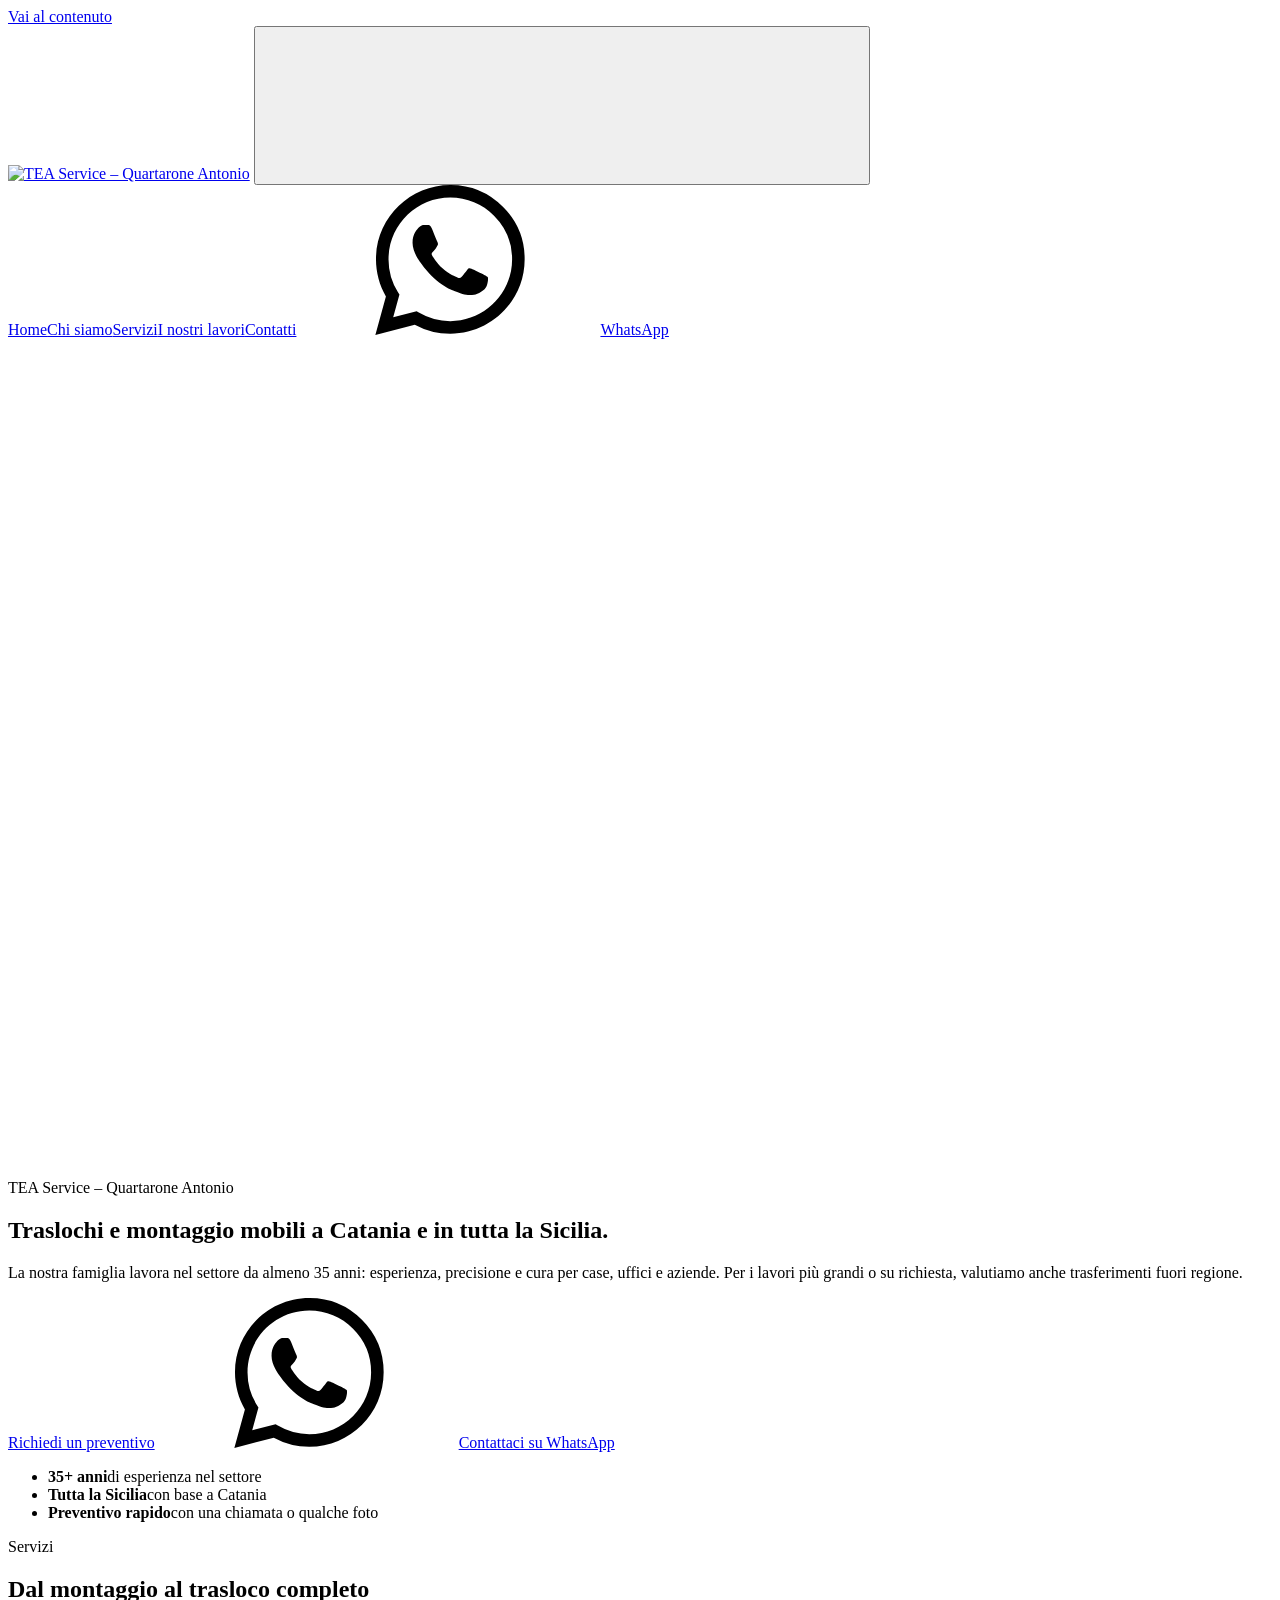
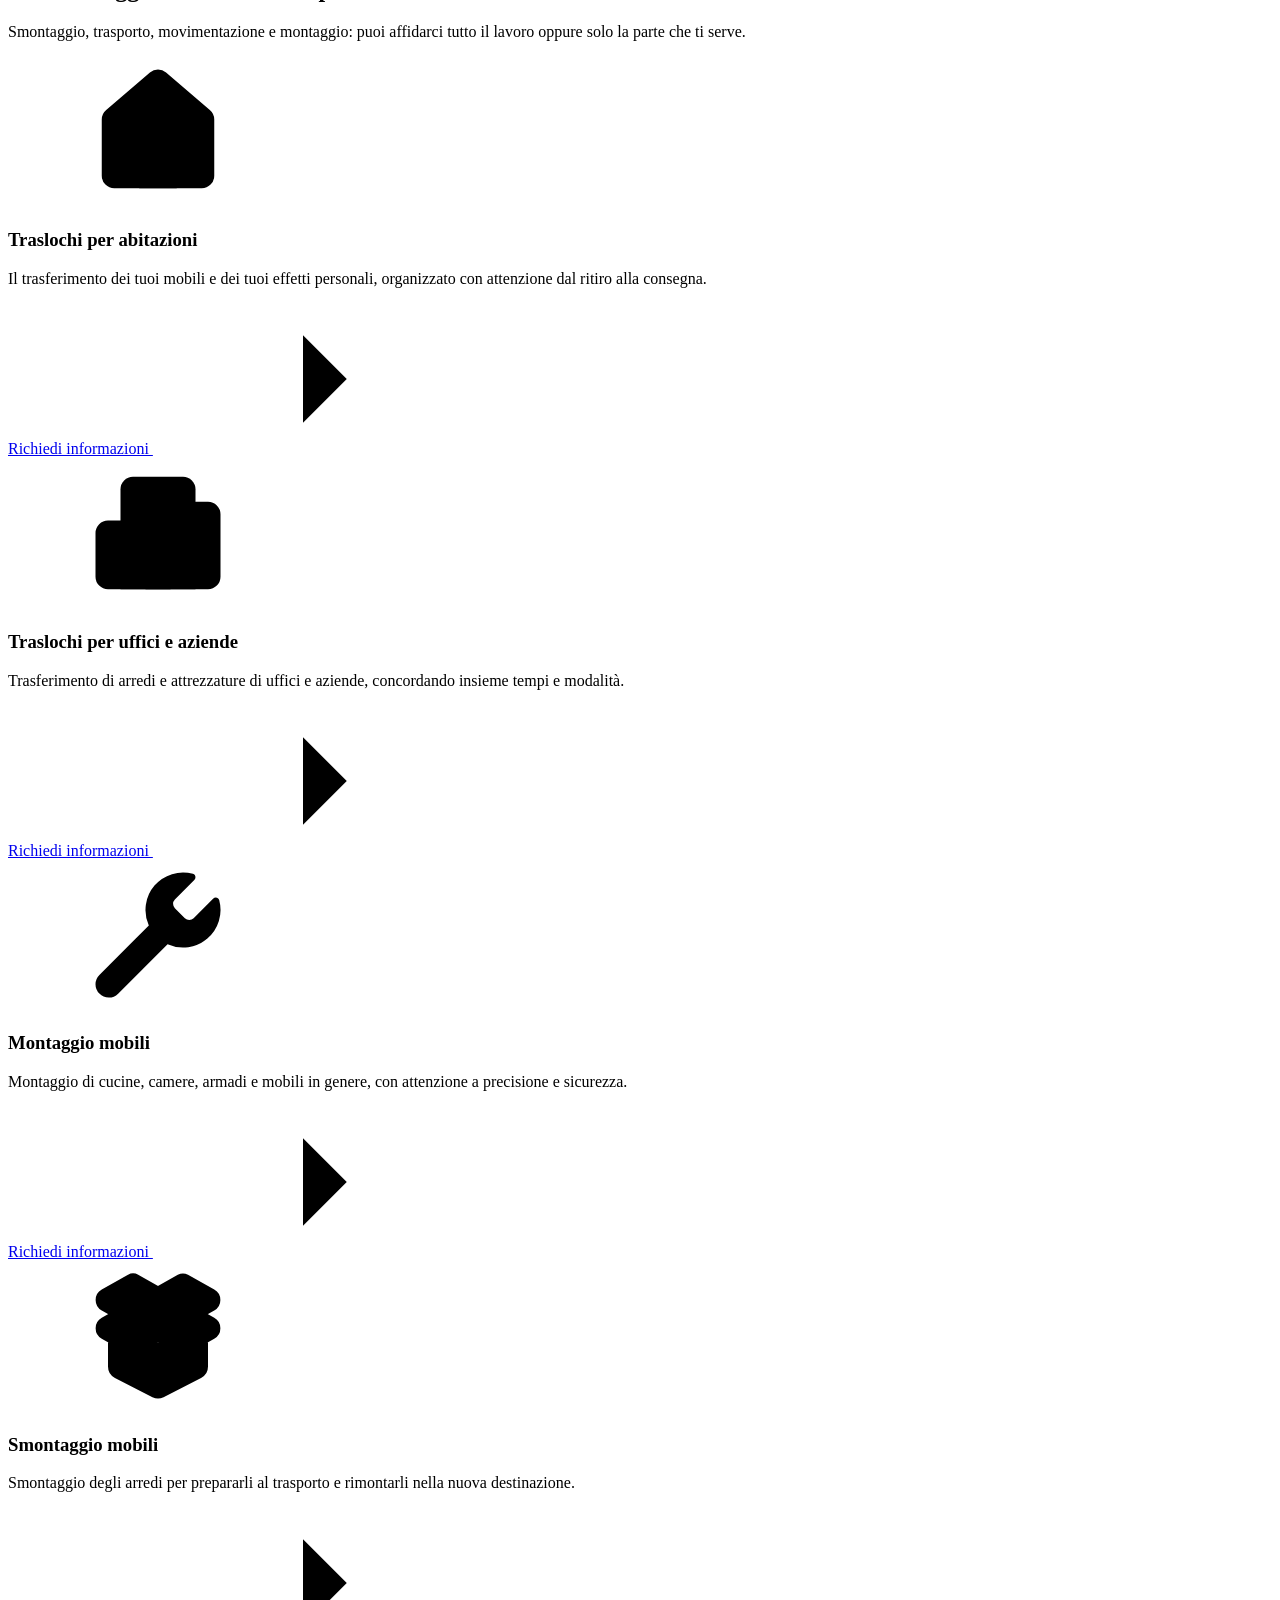
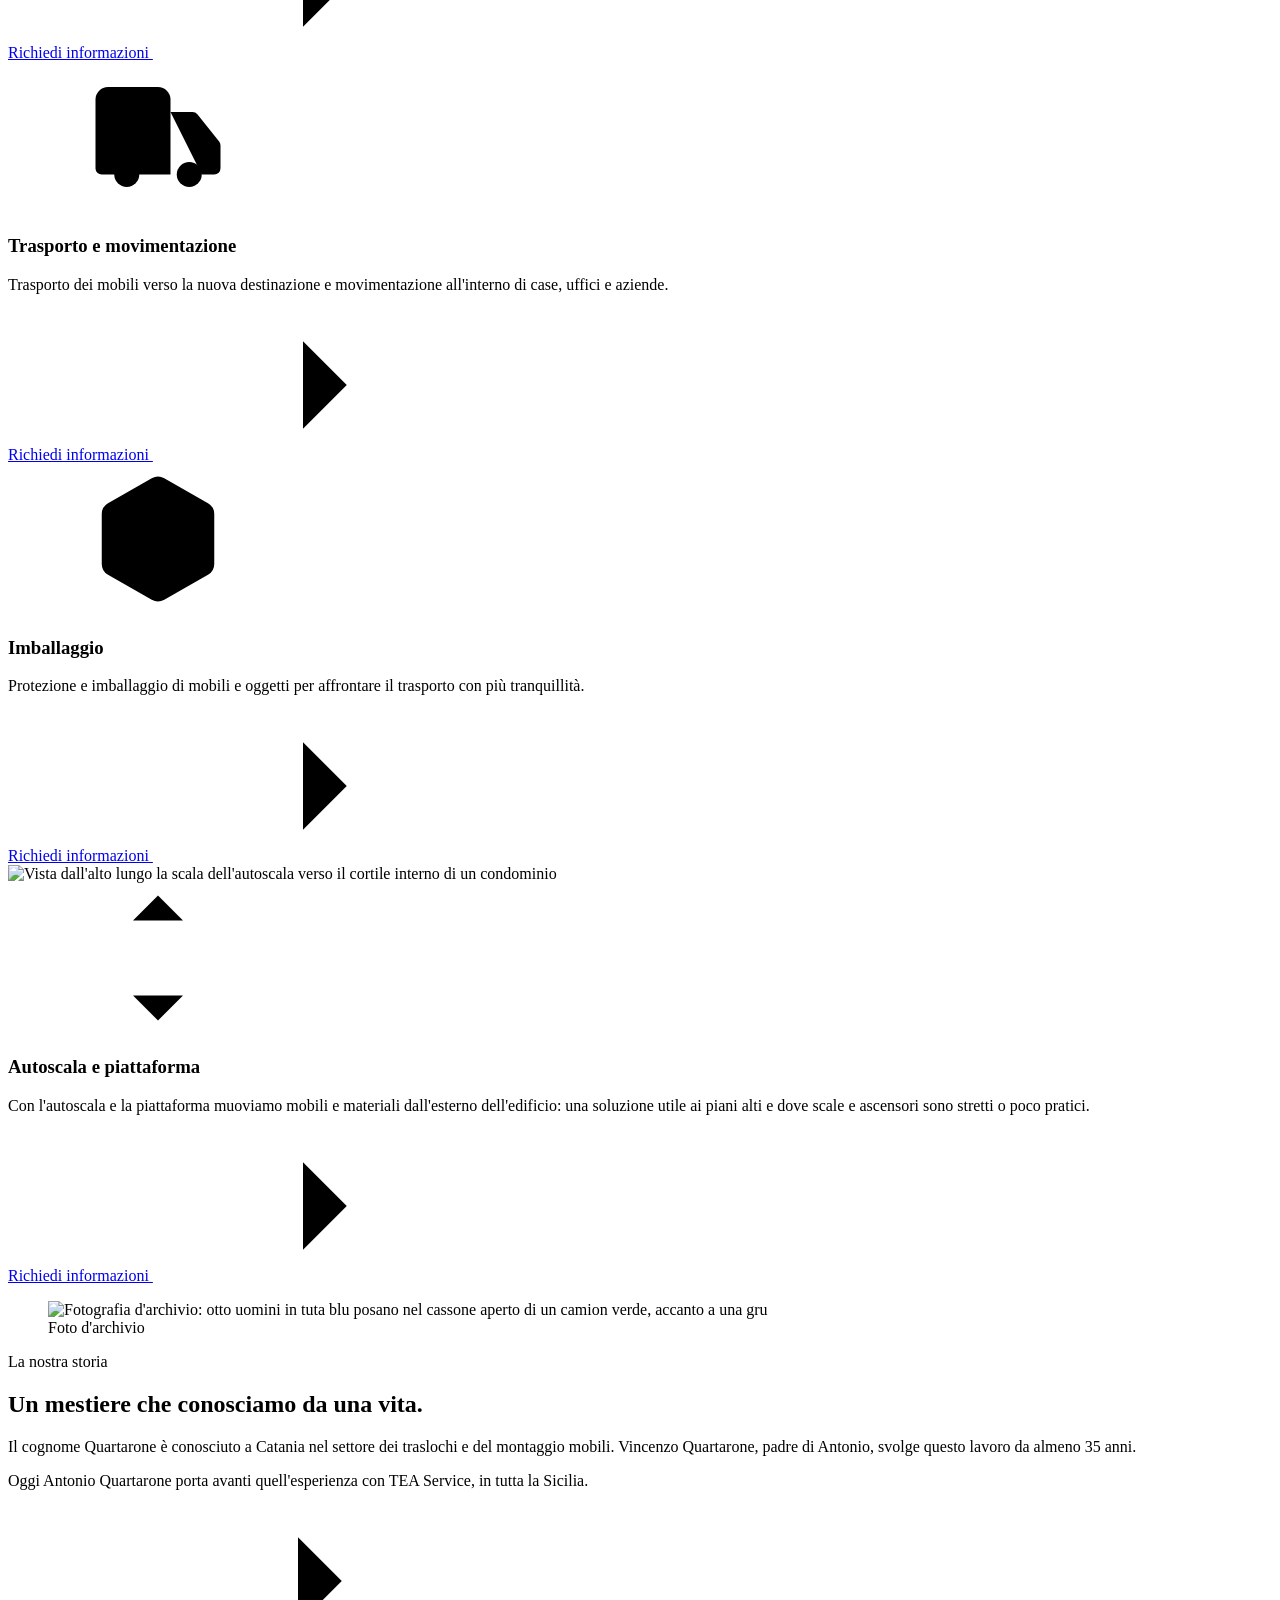
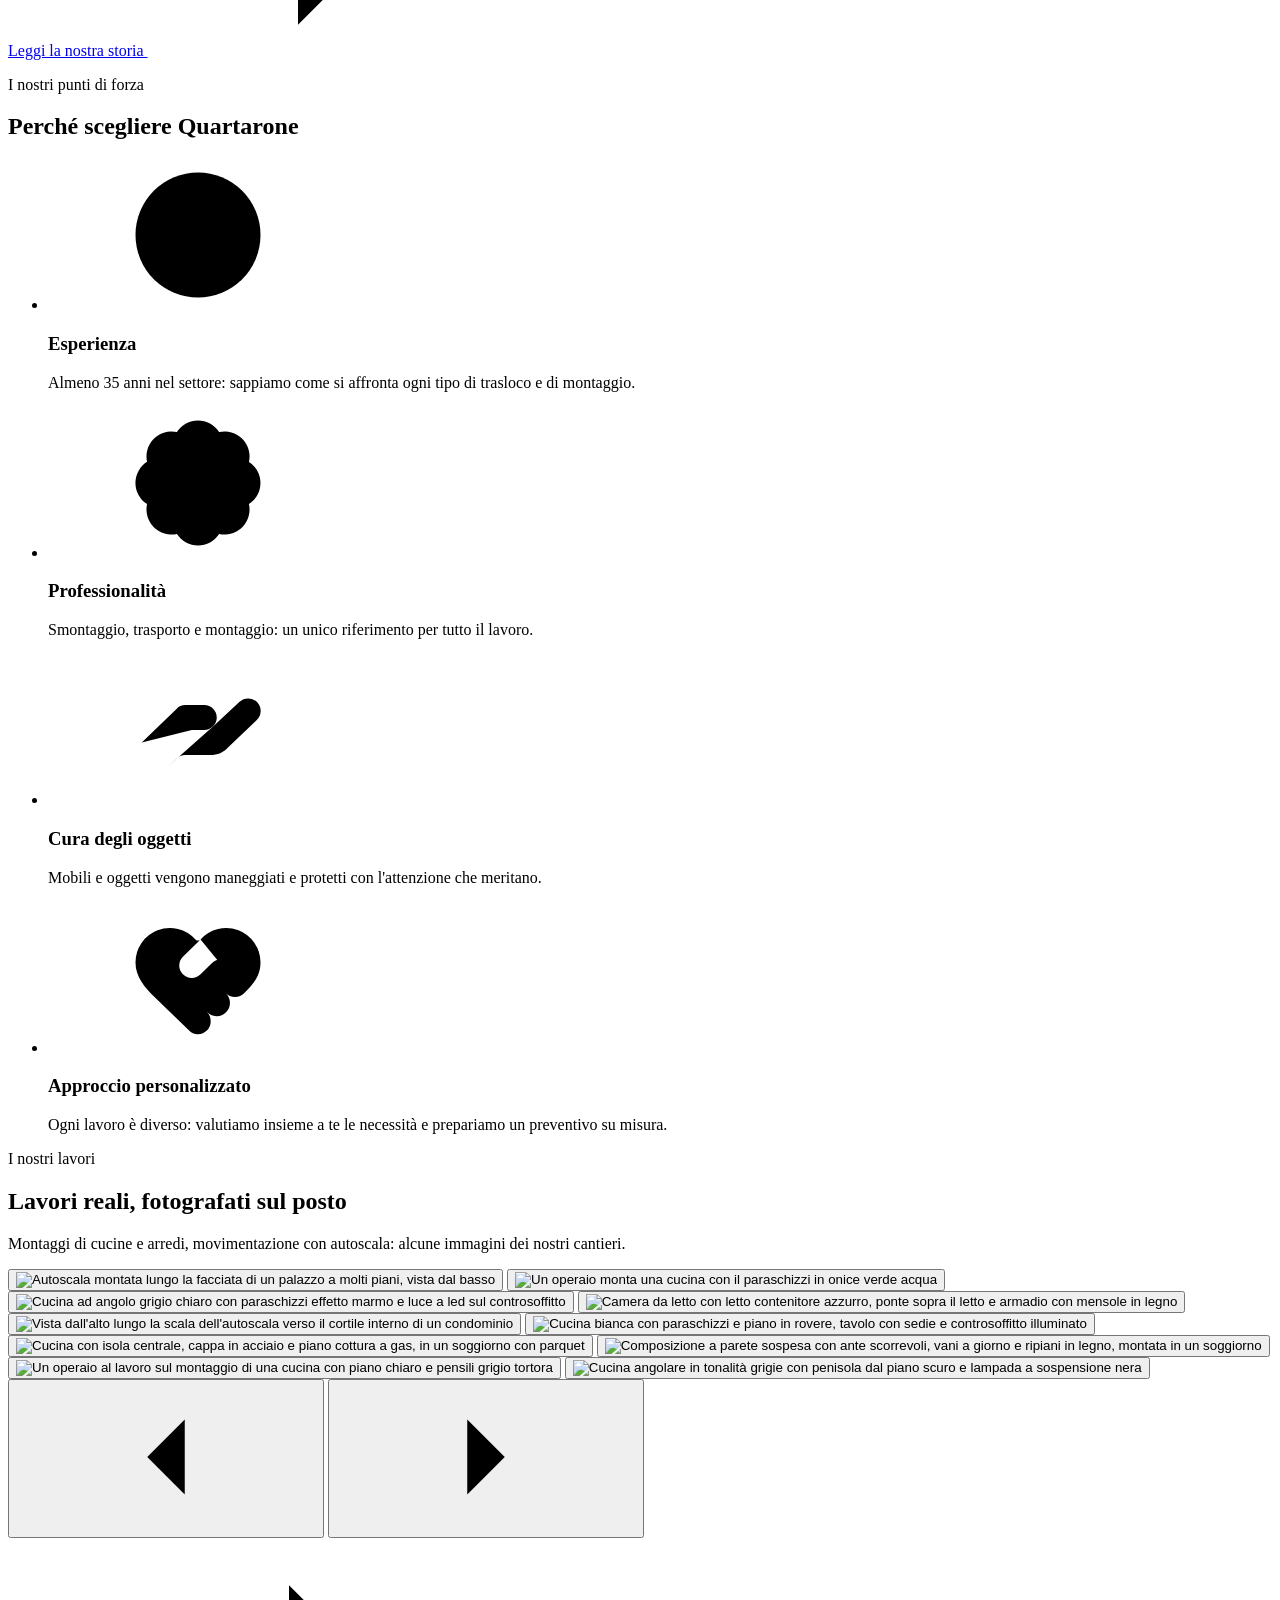
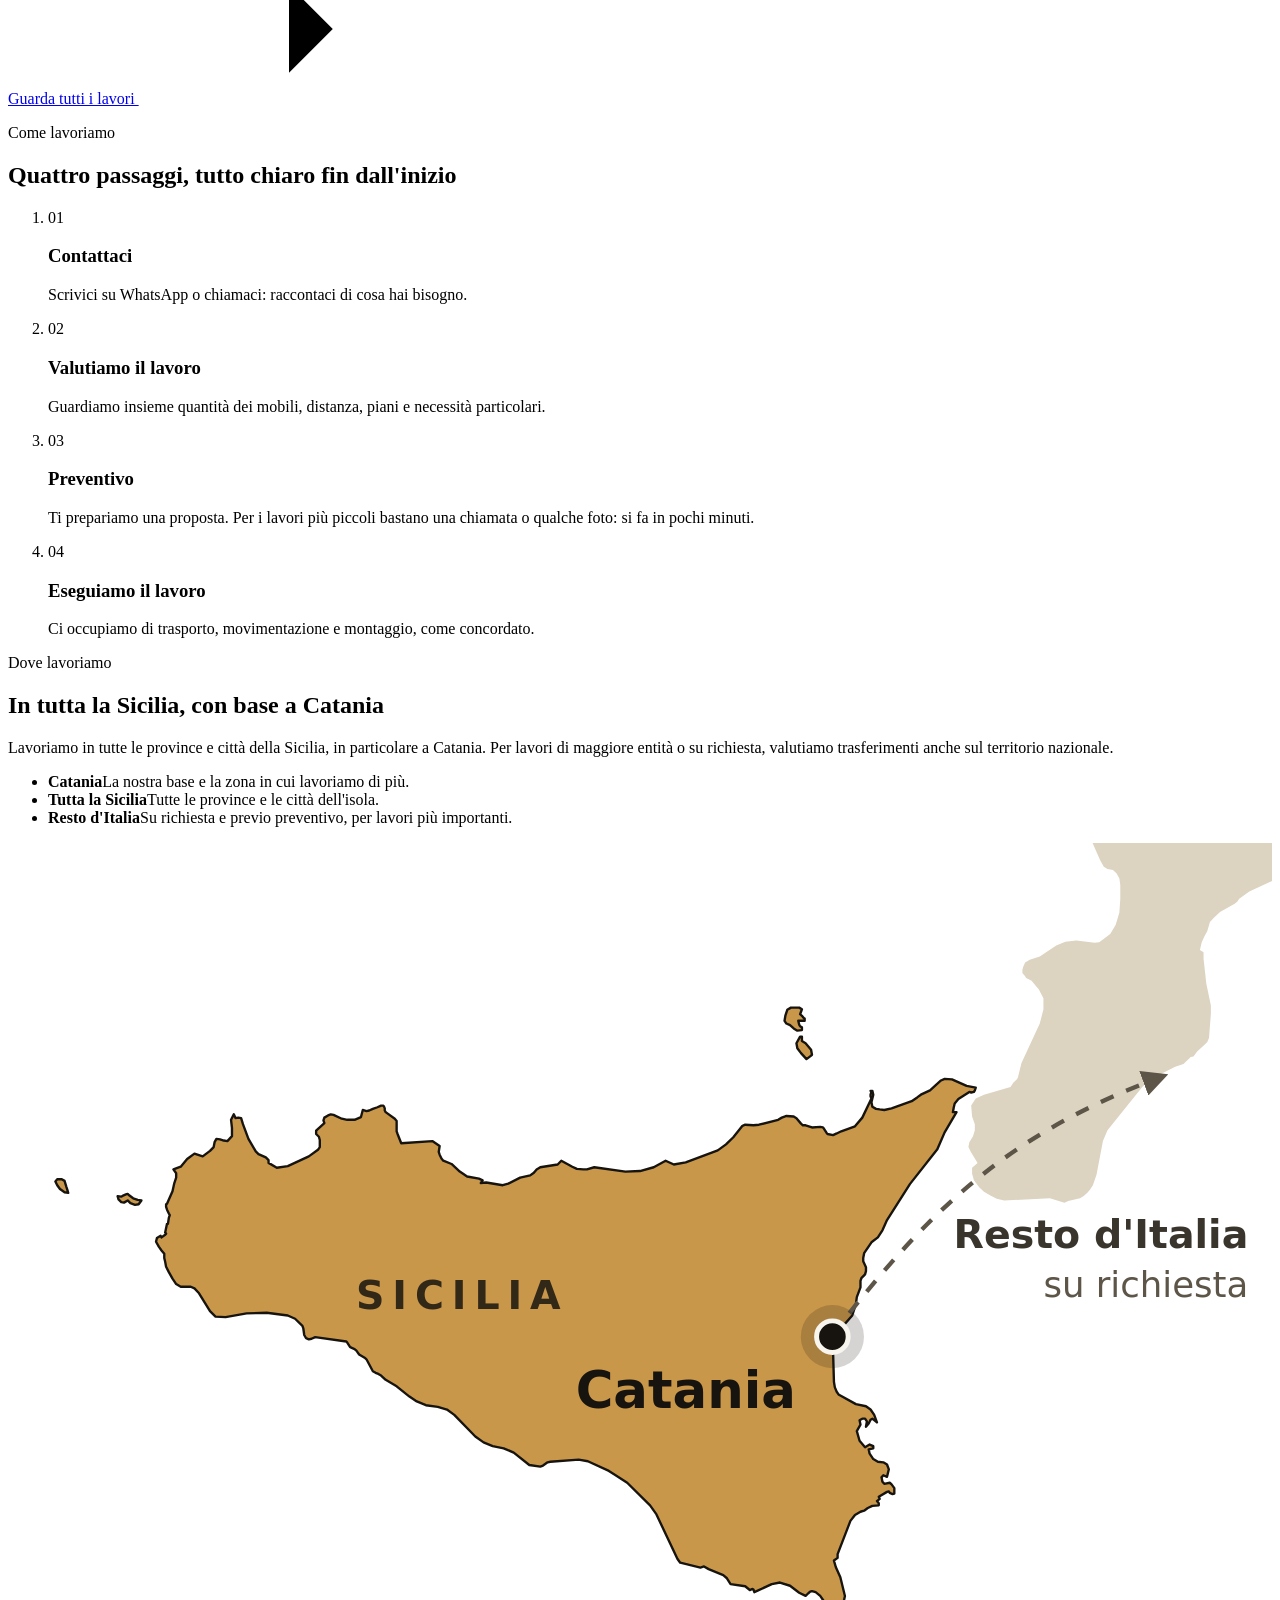
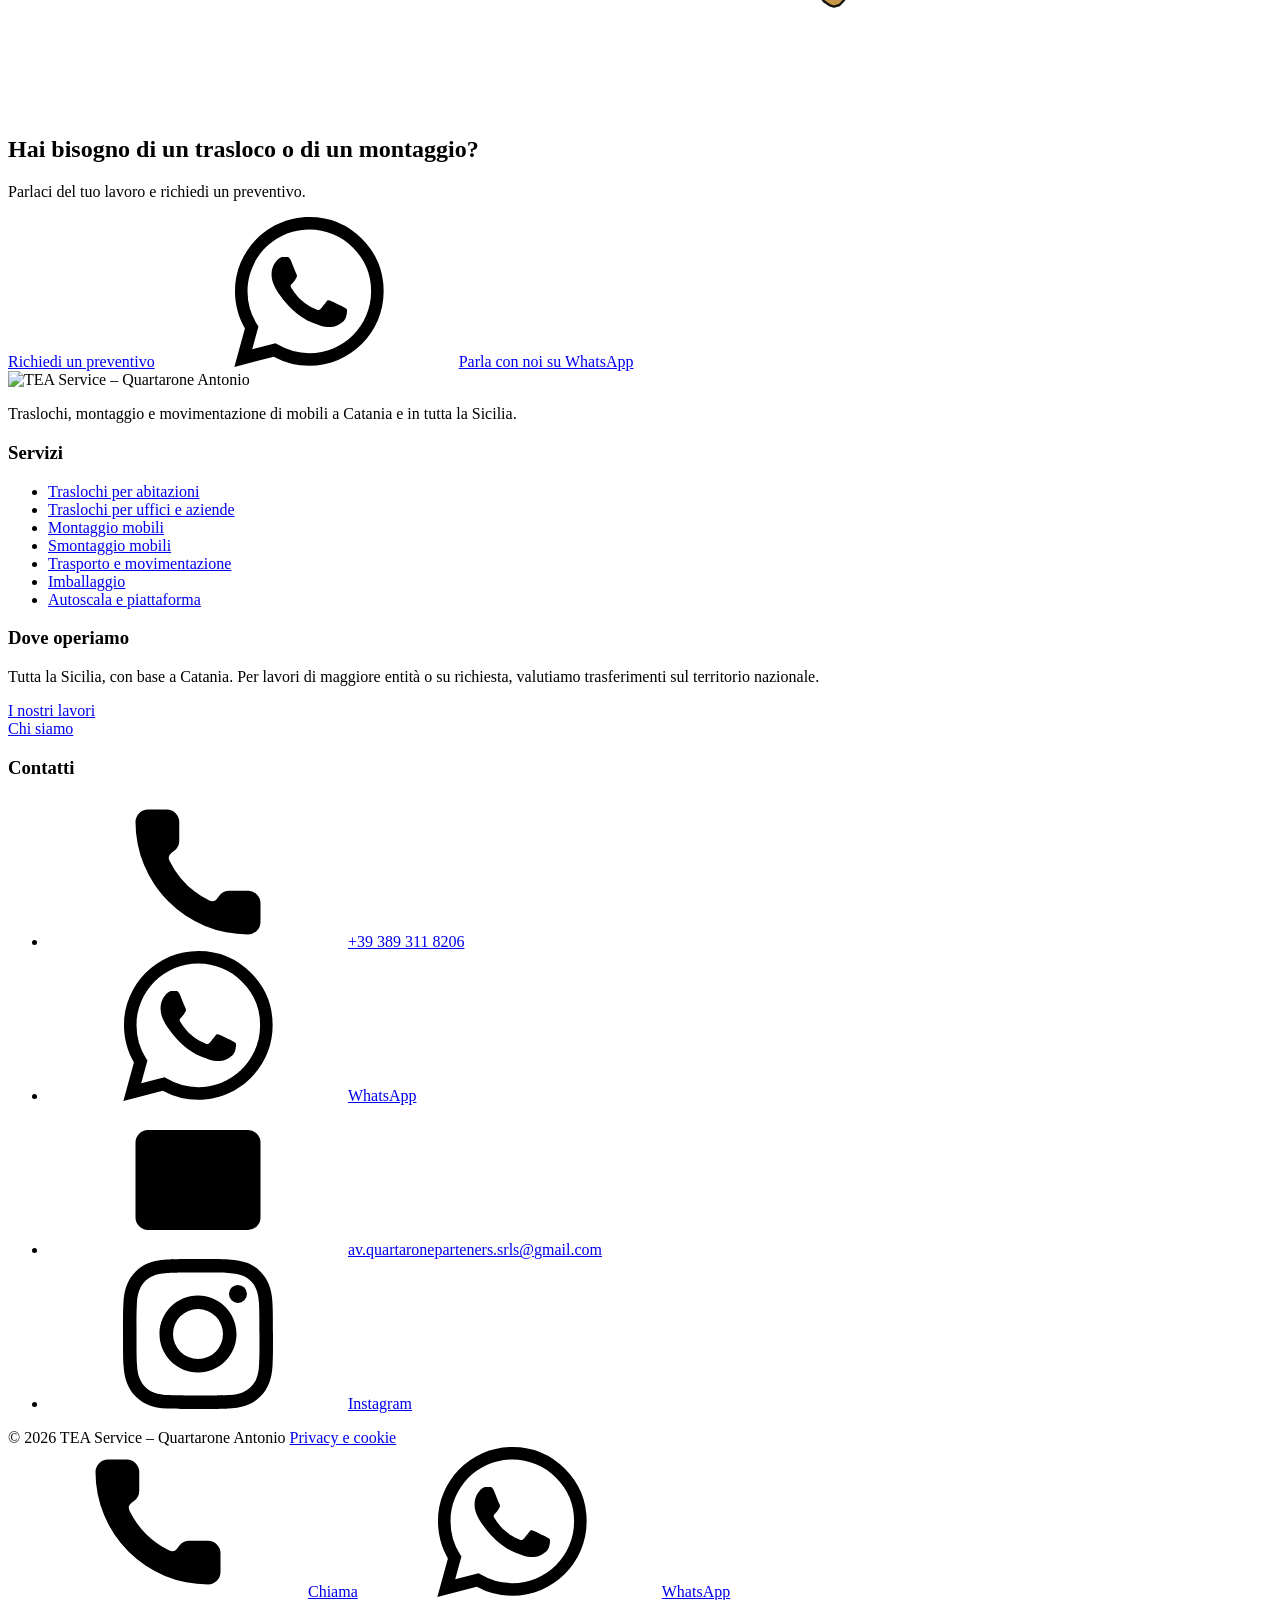
==== commit f00393ff: "Adatta i percorsi per GitHub Pages (/teaservice/)" ====
--- a/index.html
+++ b/index.html
@@ -5,21 +5,25 @@
 <meta name="viewport" content="width=device-width,initial-scale=1">
 <title>Traslochi e montaggio mobili a Catania e in Sicilia | TEA Service</title>
 <meta name="description" content="Traslochi per case, uffici e aziende, montaggio e smontaggio mobili, autoscala e imballaggio a Catania e in tutta la Sicilia. Preventivo su WhatsApp.">
-
+<link rel="canonical" href="https://aureliolarocca.github.io/teaservice/">
 <meta name="theme-color" content="#17140f">
-<link rel="icon" href="/favicon.svg" type="image/svg+xml">
-<link rel="apple-touch-icon" href="/apple-touch-icon.png">
-<link rel="preload" href="/fonts/archivo-latin-400-normal.woff2" as="font" type="font/woff2" crossorigin>
-<link rel="preload" href="/fonts/archivo-latin-800-normal.woff2" as="font" type="font/woff2" crossorigin>
-<link rel="preload" as="image" href="/img/palazzo-autoscala-1200.webp" imagesrcset="img/palazzo-autoscala-640.webp 640w, img/palazzo-autoscala-1024.webp 1024w, img/palazzo-autoscala-1200.webp 1200w" imagesizes="100vw" fetchpriority="high">
-<link rel="stylesheet" href="/css/style.css">
+<link rel="icon" href="/teaservice/favicon.svg" type="image/svg+xml">
+<link rel="apple-touch-icon" href="/teaservice/apple-touch-icon.png">
+<link rel="preload" href="/teaservice/fonts/archivo-latin-400-normal.woff2" as="font" type="font/woff2" crossorigin>
+<link rel="preload" href="/teaservice/fonts/archivo-latin-800-normal.woff2" as="font" type="font/woff2" crossorigin>
+<link rel="preload" as="image" href="/teaservice/img/palazzo-autoscala-1200.webp" imagesrcset="/teaservice/img/palazzo-autoscala-640.webp 640w, /teaservice/img/palazzo-autoscala-1024.webp 1024w, /teaservice/img/palazzo-autoscala-1200.webp 1200w" imagesizes="100vw" fetchpriority="high">
+<link rel="stylesheet" href="/teaservice/css/style.css">
 <meta property="og:type" content="website">
 <meta property="og:locale" content="it_IT">
 <meta property="og:site_name" content="TEA Service – Quartarone Antonio">
 <meta property="og:title" content="Traslochi e montaggio mobili a Catania e in Sicilia | TEA Service">
 <meta property="og:description" content="Traslochi per case, uffici e aziende, montaggio e smontaggio mobili, autoscala e imballaggio a Catania e in tutta la Sicilia. Preventivo su WhatsApp.">
+<meta property="og:url" content="https://aureliolarocca.github.io/teaservice/">
+<meta property="og:image" content="https://aureliolarocca.github.io/teaservice/img/og.jpg">
+<meta property="og:image:width" content="1200">
+<meta property="og:image:height" content="630">
 <meta name="twitter:card" content="summary_large_image">
-<script type="application/ld+json">{"@context": "https://schema.org", "@type": "MovingCompany", "name": "TEA Service – Quartarone Antonio", "description": "Traslochi per abitazioni, uffici e aziende, montaggio e smontaggio mobili, trasporto e movimentazione, imballaggio, autoscala e piattaforma a Catania e in tutta la Sicilia.", "telephone": "+393893118206", "email": "av.quartaroneparteners.srls@gmail.com", "areaServed": {"@type": "AdministrativeArea", "name": "Sicilia"}, "sameAs": ["https://www.instagram.com/tea_service_quartarone"], "hasOfferCatalog": {"@type": "OfferCatalog", "name": "Servizi", "itemListElement": [{"@type": "Offer", "itemOffered": {"@type": "Service", "name": "Traslochi per abitazioni"}}, {"@type": "Offer", "itemOffered": {"@type": "Service", "name": "Traslochi per uffici e aziende"}}, {"@type": "Offer", "itemOffered": {"@type": "Service", "name": "Montaggio mobili"}}, {"@type": "Offer", "itemOffered": {"@type": "Service", "name": "Smontaggio mobili"}}, {"@type": "Offer", "itemOffered": {"@type": "Service", "name": "Trasporto e movimentazione"}}, {"@type": "Offer", "itemOffered": {"@type": "Service", "name": "Imballaggio"}}, {"@type": "Offer", "itemOffered": {"@type": "Service", "name": "Autoscala e piattaforma"}}]}}</script>
+<script type="application/ld+json">{"@context": "https://schema.org", "@type": "MovingCompany", "name": "TEA Service – Quartarone Antonio", "description": "Traslochi per abitazioni, uffici e aziende, montaggio e smontaggio mobili, trasporto e movimentazione, imballaggio, autoscala e piattaforma a Catania e in tutta la Sicilia.", "telephone": "+393893118206", "email": "av.quartaroneparteners.srls@gmail.com", "areaServed": {"@type": "AdministrativeArea", "name": "Sicilia"}, "sameAs": ["https://www.instagram.com/tea_service_quartarone"], "hasOfferCatalog": {"@type": "OfferCatalog", "name": "Servizi", "itemListElement": [{"@type": "Offer", "itemOffered": {"@type": "Service", "name": "Traslochi per abitazioni"}}, {"@type": "Offer", "itemOffered": {"@type": "Service", "name": "Traslochi per uffici e aziende"}}, {"@type": "Offer", "itemOffered": {"@type": "Service", "name": "Montaggio mobili"}}, {"@type": "Offer", "itemOffered": {"@type": "Service", "name": "Smontaggio mobili"}}, {"@type": "Offer", "itemOffered": {"@type": "Service", "name": "Trasporto e movimentazione"}}, {"@type": "Offer", "itemOffered": {"@type": "Service", "name": "Imballaggio"}}, {"@type": "Offer", "itemOffered": {"@type": "Service", "name": "Autoscala e piattaforma"}}]}, "url": "https://aureliolarocca.github.io/teaservice/", "logo": "https://aureliolarocca.github.io/teaservice/logo-lockup.svg", "image": "https://aureliolarocca.github.io/teaservice/img/og.jpg"}</script>
 </head>
 <body>
 <a class="skip" href="#contenuto">Vai al contenuto</a>
@@ -53,26 +57,26 @@
   <path d="m12 5 7 7-7 7" /></symbol><symbol id="i-check" viewBox="0 0 24 24"><path d="M20 6 9 17l-5-5" /></symbol><symbol id="i-whatsapp" viewBox="0 0 24 24"><path d="M17.472 14.382c-.297-.149-1.758-.867-2.03-.967-.273-.099-.471-.148-.67.15-.197.297-.767.966-.94 1.164-.173.199-.347.223-.644.075-.297-.15-1.255-.463-2.39-1.475-.883-.788-1.48-1.761-1.653-2.059-.173-.297-.018-.458.13-.606.134-.133.298-.347.446-.52.149-.174.198-.298.298-.497.099-.198.05-.371-.025-.52-.075-.149-.669-1.612-.916-2.207-.242-.579-.487-.5-.669-.51-.173-.008-.371-.01-.57-.01-.198 0-.52.074-.792.372-.272.297-1.04 1.016-1.04 2.479 0 1.462 1.065 2.875 1.213 3.074.149.198 2.096 3.2 5.077 4.487.709.306 1.262.489 1.694.625.712.227 1.36.195 1.871.118.571-.085 1.758-.719 2.006-1.413.248-.694.248-1.289.173-1.413-.074-.124-.272-.198-.57-.347m-5.421 7.403h-.004a9.87 9.87 0 01-5.031-1.378l-.361-.214-3.741.982.998-3.648-.235-.374a9.86 9.86 0 01-1.51-5.26c.001-5.45 4.436-9.884 9.888-9.884 2.64 0 5.122 1.03 6.988 2.898a9.825 9.825 0 012.893 6.994c-.003 5.45-4.437 9.884-9.885 9.884m8.413-18.297A11.815 11.815 0 0012.05 0C5.495 0 .16 5.335.157 11.892c0 2.096.547 4.142 1.588 5.945L.057 24l6.305-1.654a11.882 11.882 0 005.683 1.448h.005c6.554 0 11.89-5.335 11.893-11.893a11.821 11.821 0 00-3.48-8.413Z"/></symbol><symbol id="i-instagram" viewBox="0 0 24 24"><path d="M7.0301.084c-1.2768.0602-2.1487.264-2.911.5634-.7888.3075-1.4575.72-2.1228 1.3877-.6652.6677-1.075 1.3368-1.3802 2.127-.2954.7638-.4956 1.6365-.552 2.914-.0564 1.2775-.0689 1.6882-.0626 4.947.0062 3.2586.0206 3.6671.0825 4.9473.061 1.2765.264 2.1482.5635 2.9107.308.7889.72 1.4573 1.388 2.1228.6679.6655 1.3365 1.0743 2.1285 1.38.7632.295 1.6361.4961 2.9134.552 1.2773.056 1.6884.069 4.9462.0627 3.2578-.0062 3.668-.0207 4.9478-.0814 1.28-.0607 2.147-.2652 2.9098-.5633.7889-.3086 1.4578-.72 2.1228-1.3881.665-.6682 1.0745-1.3378 1.3795-2.1284.2957-.7632.4966-1.636.552-2.9124.056-1.2809.0692-1.6898.063-4.948-.0063-3.2583-.021-3.6668-.0817-4.9465-.0607-1.2797-.264-2.1487-.5633-2.9117-.3084-.7889-.72-1.4568-1.3876-2.1228C21.2982 1.33 20.628.9208 19.8378.6165 19.074.321 18.2017.1197 16.9244.0645 15.6471.0093 15.236-.005 11.977.0014 8.718.0076 8.31.0215 7.0301.0839m.1402 21.6932c-1.17-.0509-1.8053-.2453-2.2287-.408-.5606-.216-.96-.4771-1.3819-.895-.422-.4178-.6811-.8186-.9-1.378-.1644-.4234-.3624-1.058-.4171-2.228-.0595-1.2645-.072-1.6442-.079-4.848-.007-3.2037.0053-3.583.0607-4.848.05-1.169.2456-1.805.408-2.2282.216-.5613.4762-.96.895-1.3816.4188-.4217.8184-.6814 1.3783-.9003.423-.1651 1.0575-.3614 2.227-.4171 1.2655-.06 1.6447-.072 4.848-.079 3.2033-.007 3.5835.005 4.8495.0608 1.169.0508 1.8053.2445 2.228.408.5608.216.96.4754 1.3816.895.4217.4194.6816.8176.9005 1.3787.1653.4217.3617 1.056.4169 2.2263.0602 1.2655.0739 1.645.0796 4.848.0058 3.203-.0055 3.5834-.061 4.848-.051 1.17-.245 1.8055-.408 2.2294-.216.5604-.4763.96-.8954 1.3814-.419.4215-.8181.6811-1.3783.9-.4224.1649-1.0577.3617-2.2262.4174-1.2656.0595-1.6448.072-4.8493.079-3.2045.007-3.5825-.006-4.848-.0608M16.953 5.5864A1.44 1.44 0 1 0 18.39 4.144a1.44 1.44 0 0 0-1.437 1.4424M5.8385 12.012c.0067 3.4032 2.7706 6.1557 6.173 6.1493 3.4026-.0065 6.157-2.7701 6.1506-6.1733-.0065-3.4032-2.771-6.1565-6.174-6.1498-3.403.0067-6.156 2.771-6.1496 6.1738M8 12.0077a4 4 0 1 1 4.008 3.9921A3.9996 3.9996 0 0 1 8 12.0077"/></symbol></svg>
 <header class="site-header">
   <div class="wrap">
-    <a class="brand" href="/" aria-label="TEA Service – Quartarone Antonio – vai alla home"><img src="/logo-lockup.svg" width="250" height="56" alt="TEA Service – Quartarone Antonio"></a>
+    <a class="brand" href="/teaservice/" aria-label="TEA Service – Quartarone Antonio – vai alla home"><img src="/teaservice/logo-lockup.svg" width="250" height="56" alt="TEA Service – Quartarone Antonio"></a>
     <button class="menu-btn" type="button" aria-expanded="false" aria-controls="menu" aria-label="Apri il menu">
       <svg class="ic i-open" aria-hidden="true"><use href="#i-menu"/></svg><svg class="ic i-close" aria-hidden="true"><use href="#i-x"/></svg>
     </button>
     <nav class="nav" id="menu" aria-label="Menu principale">
-      <a href="/" aria-current="page">Home</a><a href="/chi-siamo/">Chi siamo</a><a href="/servizi/">Servizi</a><a href="/lavori/">I nostri lavori</a><a href="/contatti/">Contatti</a>
+      <a href="/teaservice/" aria-current="page">Home</a><a href="/teaservice/chi-siamo/">Chi siamo</a><a href="/teaservice/servizi/">Servizi</a><a href="/teaservice/lavori/">I nostri lavori</a><a href="/teaservice/contatti/">Contatti</a>
       <a class="btn btn--wa btn--sm" href="https://wa.me/393893118206?text=Buongiorno%2C%20vorrei%20richiedere%20un%20preventivo%20per%20un%20trasloco." target="_blank" rel="noopener"><svg class="ic ic--fill" aria-hidden="true" focusable="false"><use href="#i-whatsapp"/></svg>WhatsApp</a>
     </nav>
   </div>
 </header>
 <main id="contenuto">
 <section class="hero" aria-labelledby="hero-title">
-  <img class="hero__img" src="/img/palazzo-autoscala-1200.webp" srcset="/img/palazzo-autoscala-640.webp 640w, /img/palazzo-autoscala-1024.webp 1024w, /img/palazzo-autoscala-1200.webp 1200w" sizes="100vw" width="1200" height="820" alt="" loading="eager" decoding="async" fetchpriority="high">
+  <img class="hero__img" src="/teaservice/img/palazzo-autoscala-1200.webp" srcset="/teaservice/img/palazzo-autoscala-640.webp 640w, /teaservice/img/palazzo-autoscala-1024.webp 1024w, /teaservice/img/palazzo-autoscala-1200.webp 1200w" sizes="100vw" width="1200" height="820" alt="" loading="eager" decoding="async" fetchpriority="high">
   <div class="wrap hero__content">
     <div class="hero__copy">
       <p class="eyebrow">TEA Service – Quartarone Antonio</p>
       <h1 id="hero-title">Traslochi e montaggio mobili a Catania e in tutta la Sicilia.</h1>
       <p class="hero__lead">La nostra famiglia lavora nel settore da almeno 35 anni: esperienza, precisione e cura per case, uffici e aziende. Per i lavori più grandi o su richiesta, valutiamo anche trasferimenti fuori regione.</p>
       <div class="btn-row">
-        <a class="btn btn--gold" href="/contatti/">Richiedi un preventivo</a>
+        <a class="btn btn--gold" href="/teaservice/contatti/">Richiedi un preventivo</a>
         <a class="btn btn--wa" href="https://wa.me/393893118206?text=Buongiorno%2C%20vorrei%20richiedere%20un%20preventivo%20per%20un%20trasloco." target="_blank" rel="noopener"><svg class="ic ic--fill" aria-hidden="true" focusable="false"><use href="#i-whatsapp"/></svg>Contattaci su WhatsApp</a>
       </div>
     </div>
@@ -96,45 +100,45 @@
         <span class="card__icon"><svg class="ic" aria-hidden="true" focusable="false"><use href="#i-house"/></svg></span>
         <h3>Traslochi per abitazioni</h3>
         <p>Il trasferimento dei tuoi mobili e dei tuoi effetti personali, organizzato con attenzione dal ritiro alla consegna.</p>
-        <a class="link-arrow" href="/contatti/?servizio=Traslochi%20per%20abitazioni#richiesta">Richiedi informazioni <svg class="ic" aria-hidden="true" focusable="false"><use href="#i-arrow-right"/></svg></a>
+        <a class="link-arrow" href="/teaservice/contatti/?servizio=Traslochi%20per%20abitazioni#richiesta">Richiedi informazioni <svg class="ic" aria-hidden="true" focusable="false"><use href="#i-arrow-right"/></svg></a>
       </article>
       <article class="card reveal">
         <span class="card__icon"><svg class="ic" aria-hidden="true" focusable="false"><use href="#i-building-2"/></svg></span>
         <h3>Traslochi per uffici e aziende</h3>
         <p>Trasferimento di arredi e attrezzature di uffici e aziende, concordando insieme tempi e modalità.</p>
-        <a class="link-arrow" href="/contatti/?servizio=Traslochi%20per%20uffici%20e%20aziende#richiesta">Richiedi informazioni <svg class="ic" aria-hidden="true" focusable="false"><use href="#i-arrow-right"/></svg></a>
+        <a class="link-arrow" href="/teaservice/contatti/?servizio=Traslochi%20per%20uffici%20e%20aziende#richiesta">Richiedi informazioni <svg class="ic" aria-hidden="true" focusable="false"><use href="#i-arrow-right"/></svg></a>
       </article>
       <article class="card reveal">
         <span class="card__icon"><svg class="ic" aria-hidden="true" focusable="false"><use href="#i-wrench"/></svg></span>
         <h3>Montaggio mobili</h3>
         <p>Montaggio di cucine, camere, armadi e mobili in genere, con attenzione a precisione e sicurezza.</p>
-        <a class="link-arrow" href="/contatti/?servizio=Montaggio%20mobili#richiesta">Richiedi informazioni <svg class="ic" aria-hidden="true" focusable="false"><use href="#i-arrow-right"/></svg></a>
+        <a class="link-arrow" href="/teaservice/contatti/?servizio=Montaggio%20mobili#richiesta">Richiedi informazioni <svg class="ic" aria-hidden="true" focusable="false"><use href="#i-arrow-right"/></svg></a>
       </article>
       <article class="card reveal">
         <span class="card__icon"><svg class="ic" aria-hidden="true" focusable="false"><use href="#i-package-open"/></svg></span>
         <h3>Smontaggio mobili</h3>
         <p>Smontaggio degli arredi per prepararli al trasporto e rimontarli nella nuova destinazione.</p>
-        <a class="link-arrow" href="/contatti/?servizio=Smontaggio%20mobili#richiesta">Richiedi informazioni <svg class="ic" aria-hidden="true" focusable="false"><use href="#i-arrow-right"/></svg></a>
+        <a class="link-arrow" href="/teaservice/contatti/?servizio=Smontaggio%20mobili#richiesta">Richiedi informazioni <svg class="ic" aria-hidden="true" focusable="false"><use href="#i-arrow-right"/></svg></a>
       </article>
       <article class="card reveal">
         <span class="card__icon"><svg class="ic" aria-hidden="true" focusable="false"><use href="#i-truck"/></svg></span>
         <h3>Trasporto e movimentazione</h3>
         <p>Trasporto dei mobili verso la nuova destinazione e movimentazione all&#x27;interno di case, uffici e aziende.</p>
-        <a class="link-arrow" href="/contatti/?servizio=Trasporto%20e%20movimentazione#richiesta">Richiedi informazioni <svg class="ic" aria-hidden="true" focusable="false"><use href="#i-arrow-right"/></svg></a>
+        <a class="link-arrow" href="/teaservice/contatti/?servizio=Trasporto%20e%20movimentazione#richiesta">Richiedi informazioni <svg class="ic" aria-hidden="true" focusable="false"><use href="#i-arrow-right"/></svg></a>
       </article>
       <article class="card reveal">
         <span class="card__icon"><svg class="ic" aria-hidden="true" focusable="false"><use href="#i-package"/></svg></span>
         <h3>Imballaggio</h3>
         <p>Protezione e imballaggio di mobili e oggetti per affrontare il trasporto con più tranquillità.</p>
-        <a class="link-arrow" href="/contatti/?servizio=Imballaggio#richiesta">Richiedi informazioni <svg class="ic" aria-hidden="true" focusable="false"><use href="#i-arrow-right"/></svg></a>
+        <a class="link-arrow" href="/teaservice/contatti/?servizio=Imballaggio#richiesta">Richiedi informazioni <svg class="ic" aria-hidden="true" focusable="false"><use href="#i-arrow-right"/></svg></a>
       </article>
       <article class="card card--feature reveal">
-        <div class="card__media"><img src="/img/autoscala-dall-alto-1600.webp" srcset="/img/autoscala-dall-alto-640.webp 640w, /img/autoscala-dall-alto-1024.webp 1024w, /img/autoscala-dall-alto-1600.webp 1600w" sizes="(max-width:639px) 100vw, 45vw" width="1600" height="1200" alt="Vista dall&#x27;alto lungo la scala dell&#x27;autoscala verso il cortile interno di un condominio" loading="lazy" decoding="async"></div>
+        <div class="card__media"><img src="/teaservice/img/autoscala-dall-alto-1600.webp" srcset="/teaservice/img/autoscala-dall-alto-640.webp 640w, /teaservice/img/autoscala-dall-alto-1024.webp 1024w, /teaservice/img/autoscala-dall-alto-1600.webp 1600w" sizes="(max-width:639px) 100vw, 45vw" width="1600" height="1200" alt="Vista dall&#x27;alto lungo la scala dell&#x27;autoscala verso il cortile interno di un condominio" loading="lazy" decoding="async"></div>
         <div class="card__body">
           <span class="card__icon"><svg class="ic" aria-hidden="true" focusable="false"><use href="#i-move-vertical"/></svg></span>
           <h3>Autoscala e piattaforma</h3>
           <p>Con l&#x27;autoscala e la piattaforma muoviamo mobili e materiali dall&#x27;esterno dell&#x27;edificio: una soluzione utile ai piani alti e dove scale e ascensori sono stretti o poco pratici.</p>
-          <a class="link-arrow" href="/contatti/?servizio=Autoscala%20e%20piattaforma#richiesta">Richiedi informazioni <svg class="ic" aria-hidden="true" focusable="false"><use href="#i-arrow-right"/></svg></a>
+          <a class="link-arrow" href="/teaservice/contatti/?servizio=Autoscala%20e%20piattaforma#richiesta">Richiedi informazioni <svg class="ic" aria-hidden="true" focusable="false"><use href="#i-arrow-right"/></svg></a>
         </div>
       </article>
     </div>
@@ -144,7 +148,7 @@
 <section class="section section--sand" aria-labelledby="storia-title">
   <div class="wrap split">
     <figure class="print reveal">
-      <div class="print__img"><img src="/img/storica-1600.webp" srcset="/img/storica-640.webp 640w, /img/storica-1024.webp 1024w, /img/storica-1600.webp 1600w" sizes="(max-width:899px) 92vw, 540px" width="1600" height="901" alt="Fotografia d&#x27;archivio: otto uomini in tuta blu posano nel cassone aperto di un camion verde, accanto a una gru" loading="lazy" decoding="async"></div>
+      <div class="print__img"><img src="/teaservice/img/storica-1600.webp" srcset="/teaservice/img/storica-640.webp 640w, /teaservice/img/storica-1024.webp 1024w, /teaservice/img/storica-1600.webp 1600w" sizes="(max-width:899px) 92vw, 540px" width="1600" height="901" alt="Fotografia d&#x27;archivio: otto uomini in tuta blu posano nel cassone aperto di un camion verde, accanto a una gru" loading="lazy" decoding="async"></div>
       <figcaption>Foto d'archivio</figcaption>
     </figure>
     <div class="reveal">
@@ -152,7 +156,7 @@
       <h2 id="storia-title">Un mestiere che conosciamo da una vita.</h2>
       <p>Il cognome Quartarone è conosciuto a Catania nel settore dei traslochi e del montaggio mobili. Vincenzo Quartarone, padre di Antonio, svolge questo lavoro da almeno 35 anni.</p>
       <p>Oggi Antonio Quartarone porta avanti quell'esperienza con TEA Service, in tutta la Sicilia.</p>
-      <a class="link-arrow" href="/chi-siamo/">Leggi la nostra storia <svg class="ic" aria-hidden="true" focusable="false"><use href="#i-arrow-right"/></svg></a>
+      <a class="link-arrow" href="/teaservice/chi-siamo/">Leggi la nostra storia <svg class="ic" aria-hidden="true" focusable="false"><use href="#i-arrow-right"/></svg></a>
     </div>
   </div>
 </section>
@@ -181,16 +185,16 @@
     </div>
     <div class="carousel reveal" role="region" aria-roledescription="carosello" aria-label="Fotografie dei nostri lavori" data-lightbox-group>
       <div class="carousel__track">
-        <button class="carousel__slide" type="button" style="--ar:1.4634" data-lightbox data-full="/img/palazzo-autoscala-1200.webp" data-alt="Autoscala montata lungo la facciata di un palazzo a molti piani, vista dal basso"><img src="/img/palazzo-autoscala-1200.webp" srcset="/img/palazzo-autoscala-640.webp 640w, /img/palazzo-autoscala-1024.webp 1024w, /img/palazzo-autoscala-1200.webp 1200w" sizes="(max-width:600px) 88vw, 640px" width="1200" height="820" alt="Autoscala montata lungo la facciata di un palazzo a molti piani, vista dal basso" loading="lazy" decoding="async"></button>
-        <button class="carousel__slide" type="button" style="--ar:1.7778" data-lightbox data-full="/img/montaggio-onice-1600.webp" data-alt="Un operaio monta una cucina con il paraschizzi in onice verde acqua"><img src="/img/montaggio-onice-1600.webp" srcset="/img/montaggio-onice-640.webp 640w, /img/montaggio-onice-1024.webp 1024w, /img/montaggio-onice-1600.webp 1600w" sizes="(max-width:600px) 88vw, 640px" width="1600" height="900" alt="Un operaio monta una cucina con il paraschizzi in onice verde acqua" loading="lazy" decoding="async"></button>
-        <button class="carousel__slide" type="button" style="--ar:0.5625" data-lightbox data-full="/img/cucina-marmo-900.webp" data-alt="Cucina ad angolo grigio chiaro con paraschizzi effetto marmo e luce a led sul controsoffitto"><img src="/img/cucina-marmo-900.webp" srcset="/img/cucina-marmo-640.webp 640w, /img/cucina-marmo-900.webp 900w" sizes="(max-width:600px) 88vw, 640px" width="900" height="1600" alt="Cucina ad angolo grigio chiaro con paraschizzi effetto marmo e luce a led sul controsoffitto" loading="lazy" decoding="async"></button>
-        <button class="carousel__slide" type="button" style="--ar:0.5625" data-lightbox data-full="/img/camera-letto-900.webp" data-alt="Camera da letto con letto contenitore azzurro, ponte sopra il letto e armadio con mensole in legno"><img src="/img/camera-letto-900.webp" srcset="/img/camera-letto-640.webp 640w, /img/camera-letto-900.webp 900w" sizes="(max-width:600px) 88vw, 640px" width="900" height="1600" alt="Camera da letto con letto contenitore azzurro, ponte sopra il letto e armadio con mensole in legno" loading="lazy" decoding="async"></button>
-        <button class="carousel__slide" type="button" style="--ar:1.3333" data-lightbox data-full="/img/autoscala-dall-alto-1600.webp" data-alt="Vista dall&#x27;alto lungo la scala dell&#x27;autoscala verso il cortile interno di un condominio"><img src="/img/autoscala-dall-alto-1600.webp" srcset="/img/autoscala-dall-alto-640.webp 640w, /img/autoscala-dall-alto-1024.webp 1024w, /img/autoscala-dall-alto-1600.webp 1600w" sizes="(max-width:600px) 88vw, 640px" width="1600" height="1200" alt="Vista dall&#x27;alto lungo la scala dell&#x27;autoscala verso il cortile interno di un condominio" loading="lazy" decoding="async"></button>
-        <button class="carousel__slide" type="button" style="--ar:1.7778" data-lightbox data-full="/img/cucina-rovere-1600.webp" data-alt="Cucina bianca con paraschizzi e piano in rovere, tavolo con sedie e controsoffitto illuminato"><img src="/img/cucina-rovere-1600.webp" srcset="/img/cucina-rovere-640.webp 640w, /img/cucina-rovere-1024.webp 1024w, /img/cucina-rovere-1600.webp 1600w" sizes="(max-width:600px) 88vw, 640px" width="1600" height="900" alt="Cucina bianca con paraschizzi e piano in rovere, tavolo con sedie e controsoffitto illuminato" loading="lazy" decoding="async"></button>
-        <button class="carousel__slide" type="button" style="--ar:0.5625" data-lightbox data-full="/img/cucina-isola-900.webp" data-alt="Cucina con isola centrale, cappa in acciaio e piano cottura a gas, in un soggiorno con parquet"><img src="/img/cucina-isola-900.webp" srcset="/img/cucina-isola-640.webp 640w, /img/cucina-isola-900.webp 900w" sizes="(max-width:600px) 88vw, 640px" width="900" height="1600" alt="Cucina con isola centrale, cappa in acciaio e piano cottura a gas, in un soggiorno con parquet" loading="lazy" decoding="async"></button>
-        <button class="carousel__slide" type="button" style="--ar:1.7786" data-lightbox data-full="/img/living-mensole-1599.webp" data-alt="Composizione a parete sospesa con ante scorrevoli, vani a giorno e ripiani in legno, montata in un soggiorno"><img src="/img/living-mensole-1599.webp" srcset="/img/living-mensole-640.webp 640w, /img/living-mensole-1024.webp 1024w, /img/living-mensole-1599.webp 1599w" sizes="(max-width:600px) 88vw, 640px" width="1599" height="899" alt="Composizione a parete sospesa con ante scorrevoli, vani a giorno e ripiani in legno, montata in un soggiorno" loading="lazy" decoding="async"></button>
-        <button class="carousel__slide" type="button" style="--ar:0.7500" data-lightbox data-full="/img/montaggio-cucina-1200.webp" data-alt="Un operaio al lavoro sul montaggio di una cucina con piano chiaro e pensili grigio tortora"><img src="/img/montaggio-cucina-1200.webp" srcset="/img/montaggio-cucina-640.webp 640w, /img/montaggio-cucina-1024.webp 1024w, /img/montaggio-cucina-1200.webp 1200w" sizes="(max-width:600px) 88vw, 640px" width="1200" height="1600" alt="Un operaio al lavoro sul montaggio di una cucina con piano chiaro e pensili grigio tortora" loading="lazy" decoding="async"></button>
-        <button class="carousel__slide" type="button" style="--ar:0.5625" data-lightbox data-full="/img/cucina-scura-900.webp" data-alt="Cucina angolare in tonalità grigie con penisola dal piano scuro e lampada a sospensione nera"><img src="/img/cucina-scura-900.webp" srcset="/img/cucina-scura-640.webp 640w, /img/cucina-scura-900.webp 900w" sizes="(max-width:600px) 88vw, 640px" width="900" height="1600" alt="Cucina angolare in tonalità grigie con penisola dal piano scuro e lampada a sospensione nera" loading="lazy" decoding="async"></button>
+        <button class="carousel__slide" type="button" style="--ar:1.4634" data-lightbox data-full="/teaservice/img/palazzo-autoscala-1200.webp" data-alt="Autoscala montata lungo la facciata di un palazzo a molti piani, vista dal basso"><img src="/teaservice/img/palazzo-autoscala-1200.webp" srcset="/teaservice/img/palazzo-autoscala-640.webp 640w, /teaservice/img/palazzo-autoscala-1024.webp 1024w, /teaservice/img/palazzo-autoscala-1200.webp 1200w" sizes="(max-width:600px) 88vw, 640px" width="1200" height="820" alt="Autoscala montata lungo la facciata di un palazzo a molti piani, vista dal basso" loading="lazy" decoding="async"></button>
+        <button class="carousel__slide" type="button" style="--ar:1.7778" data-lightbox data-full="/teaservice/img/montaggio-onice-1600.webp" data-alt="Un operaio monta una cucina con il paraschizzi in onice verde acqua"><img src="/teaservice/img/montaggio-onice-1600.webp" srcset="/teaservice/img/montaggio-onice-640.webp 640w, /teaservice/img/montaggio-onice-1024.webp 1024w, /teaservice/img/montaggio-onice-1600.webp 1600w" sizes="(max-width:600px) 88vw, 640px" width="1600" height="900" alt="Un operaio monta una cucina con il paraschizzi in onice verde acqua" loading="lazy" decoding="async"></button>
+        <button class="carousel__slide" type="button" style="--ar:0.5625" data-lightbox data-full="/teaservice/img/cucina-marmo-900.webp" data-alt="Cucina ad angolo grigio chiaro con paraschizzi effetto marmo e luce a led sul controsoffitto"><img src="/teaservice/img/cucina-marmo-900.webp" srcset="/teaservice/img/cucina-marmo-640.webp 640w, /teaservice/img/cucina-marmo-900.webp 900w" sizes="(max-width:600px) 88vw, 640px" width="900" height="1600" alt="Cucina ad angolo grigio chiaro con paraschizzi effetto marmo e luce a led sul controsoffitto" loading="lazy" decoding="async"></button>
+        <button class="carousel__slide" type="button" style="--ar:0.5625" data-lightbox data-full="/teaservice/img/camera-letto-900.webp" data-alt="Camera da letto con letto contenitore azzurro, ponte sopra il letto e armadio con mensole in legno"><img src="/teaservice/img/camera-letto-900.webp" srcset="/teaservice/img/camera-letto-640.webp 640w, /teaservice/img/camera-letto-900.webp 900w" sizes="(max-width:600px) 88vw, 640px" width="900" height="1600" alt="Camera da letto con letto contenitore azzurro, ponte sopra il letto e armadio con mensole in legno" loading="lazy" decoding="async"></button>
+        <button class="carousel__slide" type="button" style="--ar:1.3333" data-lightbox data-full="/teaservice/img/autoscala-dall-alto-1600.webp" data-alt="Vista dall&#x27;alto lungo la scala dell&#x27;autoscala verso il cortile interno di un condominio"><img src="/teaservice/img/autoscala-dall-alto-1600.webp" srcset="/teaservice/img/autoscala-dall-alto-640.webp 640w, /teaservice/img/autoscala-dall-alto-1024.webp 1024w, /teaservice/img/autoscala-dall-alto-1600.webp 1600w" sizes="(max-width:600px) 88vw, 640px" width="1600" height="1200" alt="Vista dall&#x27;alto lungo la scala dell&#x27;autoscala verso il cortile interno di un condominio" loading="lazy" decoding="async"></button>
+        <button class="carousel__slide" type="button" style="--ar:1.7778" data-lightbox data-full="/teaservice/img/cucina-rovere-1600.webp" data-alt="Cucina bianca con paraschizzi e piano in rovere, tavolo con sedie e controsoffitto illuminato"><img src="/teaservice/img/cucina-rovere-1600.webp" srcset="/teaservice/img/cucina-rovere-640.webp 640w, /teaservice/img/cucina-rovere-1024.webp 1024w, /teaservice/img/cucina-rovere-1600.webp 1600w" sizes="(max-width:600px) 88vw, 640px" width="1600" height="900" alt="Cucina bianca con paraschizzi e piano in rovere, tavolo con sedie e controsoffitto illuminato" loading="lazy" decoding="async"></button>
+        <button class="carousel__slide" type="button" style="--ar:0.5625" data-lightbox data-full="/teaservice/img/cucina-isola-900.webp" data-alt="Cucina con isola centrale, cappa in acciaio e piano cottura a gas, in un soggiorno con parquet"><img src="/teaservice/img/cucina-isola-900.webp" srcset="/teaservice/img/cucina-isola-640.webp 640w, /teaservice/img/cucina-isola-900.webp 900w" sizes="(max-width:600px) 88vw, 640px" width="900" height="1600" alt="Cucina con isola centrale, cappa in acciaio e piano cottura a gas, in un soggiorno con parquet" loading="lazy" decoding="async"></button>
+        <button class="carousel__slide" type="button" style="--ar:1.7786" data-lightbox data-full="/teaservice/img/living-mensole-1599.webp" data-alt="Composizione a parete sospesa con ante scorrevoli, vani a giorno e ripiani in legno, montata in un soggiorno"><img src="/teaservice/img/living-mensole-1599.webp" srcset="/teaservice/img/living-mensole-640.webp 640w, /teaservice/img/living-mensole-1024.webp 1024w, /teaservice/img/living-mensole-1599.webp 1599w" sizes="(max-width:600px) 88vw, 640px" width="1599" height="899" alt="Composizione a parete sospesa con ante scorrevoli, vani a giorno e ripiani in legno, montata in un soggiorno" loading="lazy" decoding="async"></button>
+        <button class="carousel__slide" type="button" style="--ar:0.7500" data-lightbox data-full="/teaservice/img/montaggio-cucina-1200.webp" data-alt="Un operaio al lavoro sul montaggio di una cucina con piano chiaro e pensili grigio tortora"><img src="/teaservice/img/montaggio-cucina-1200.webp" srcset="/teaservice/img/montaggio-cucina-640.webp 640w, /teaservice/img/montaggio-cucina-1024.webp 1024w, /teaservice/img/montaggio-cucina-1200.webp 1200w" sizes="(max-width:600px) 88vw, 640px" width="1200" height="1600" alt="Un operaio al lavoro sul montaggio di una cucina con piano chiaro e pensili grigio tortora" loading="lazy" decoding="async"></button>
+        <button class="carousel__slide" type="button" style="--ar:0.5625" data-lightbox data-full="/teaservice/img/cucina-scura-900.webp" data-alt="Cucina angolare in tonalità grigie con penisola dal piano scuro e lampada a sospensione nera"><img src="/teaservice/img/cucina-scura-900.webp" srcset="/teaservice/img/cucina-scura-640.webp 640w, /teaservice/img/cucina-scura-900.webp 900w" sizes="(max-width:600px) 88vw, 640px" width="900" height="1600" alt="Cucina angolare in tonalità grigie con penisola dal piano scuro e lampada a sospensione nera" loading="lazy" decoding="async"></button>
       </div>
       <div class="carousel__controls">
         <div class="carousel__dots"></div>
@@ -200,7 +204,7 @@
         </div>
       </div>
     </div>
-    <p class="reveal mt-lg"><a class="link-arrow" href="/lavori/">Guarda tutti i lavori <svg class="ic" aria-hidden="true" focusable="false"><use href="#i-arrow-right"/></svg></a></p>
+    <p class="reveal mt-lg"><a class="link-arrow" href="/teaservice/lavori/">Guarda tutti i lavori <svg class="ic" aria-hidden="true" focusable="false"><use href="#i-arrow-right"/></svg></a></p>
   </div>
 </section>
 
@@ -251,7 +255,7 @@
     <h2 id="cta-title">Hai bisogno di un trasloco o di un montaggio?</h2>
     <p>Parlaci del tuo lavoro e richiedi un preventivo.</p>
     <div class="btn-row">
-      <a class="btn btn--gold" href="/contatti/">Richiedi un preventivo</a>
+      <a class="btn btn--gold" href="/teaservice/contatti/">Richiedi un preventivo</a>
       <a class="btn btn--wa" href="https://wa.me/393893118206?text=Buongiorno%2C%20vorrei%20richiedere%20un%20preventivo%20per%20un%20trasloco." target="_blank" rel="noopener"><svg class="ic ic--fill" aria-hidden="true" focusable="false"><use href="#i-whatsapp"/></svg>Parla con noi su WhatsApp</a>
     </div>
   </div>
@@ -261,17 +265,17 @@
   <div class="wrap">
     <div class="footer__grid">
       <div>
-        <img class="flogo" src="/logo-stacked-light.svg" width="400" height="290" alt="TEA Service – Quartarone Antonio" loading="lazy">
+        <img class="flogo" src="/teaservice/logo-stacked-light.svg" width="400" height="290" alt="TEA Service – Quartarone Antonio" loading="lazy">
         <p>Traslochi, montaggio e movimentazione di mobili a Catania e in tutta la Sicilia.</p>
       </div>
       <div>
         <h3>Servizi</h3>
-        <ul><li><a href="/servizi/#traslochi-abitazioni">Traslochi per abitazioni</a></li><li><a href="/servizi/#traslochi-uffici-aziende">Traslochi per uffici e aziende</a></li><li><a href="/servizi/#montaggio">Montaggio mobili</a></li><li><a href="/servizi/#smontaggio">Smontaggio mobili</a></li><li><a href="/servizi/#trasporto-movimentazione">Trasporto e movimentazione</a></li><li><a href="/servizi/#imballaggio">Imballaggio</a></li><li><a href="/servizi/#autoscala-piattaforma">Autoscala e piattaforma</a></li></ul>
+        <ul><li><a href="/teaservice/servizi/#traslochi-abitazioni">Traslochi per abitazioni</a></li><li><a href="/teaservice/servizi/#traslochi-uffici-aziende">Traslochi per uffici e aziende</a></li><li><a href="/teaservice/servizi/#montaggio">Montaggio mobili</a></li><li><a href="/teaservice/servizi/#smontaggio">Smontaggio mobili</a></li><li><a href="/teaservice/servizi/#trasporto-movimentazione">Trasporto e movimentazione</a></li><li><a href="/teaservice/servizi/#imballaggio">Imballaggio</a></li><li><a href="/teaservice/servizi/#autoscala-piattaforma">Autoscala e piattaforma</a></li></ul>
       </div>
       <div>
         <h3>Dove operiamo</h3>
         <p>Tutta la Sicilia, con base a Catania. Per lavori di maggiore entità o su richiesta, valutiamo trasferimenti sul territorio nazionale.</p>
-        <p><a href="/lavori/">I nostri lavori</a><br><a href="/chi-siamo/">Chi siamo</a></p>
+        <p><a href="/teaservice/lavori/">I nostri lavori</a><br><a href="/teaservice/chi-siamo/">Chi siamo</a></p>
       </div>
       <div class="footer__contact">
         <h3>Contatti</h3>
@@ -285,7 +289,7 @@
     </div>
     <div class="footer__bottom">
       <span>© 2026 TEA Service – Quartarone Antonio</span>
-      <a href="/privacy/">Privacy e cookie</a>
+      <a href="/teaservice/privacy/">Privacy e cookie</a>
     </div>
   </div>
 </footer>
@@ -304,6 +308,6 @@
     <div class="lightbox__bar"><span class="lightbox__cap"></span><span class="lightbox__count" aria-hidden="true"></span></div>
   </div>
 </dialog>
-<script src="/js/main.js" defer></script>
+<script src="/teaservice/js/main.js" defer></script>
 </body>
 </html>
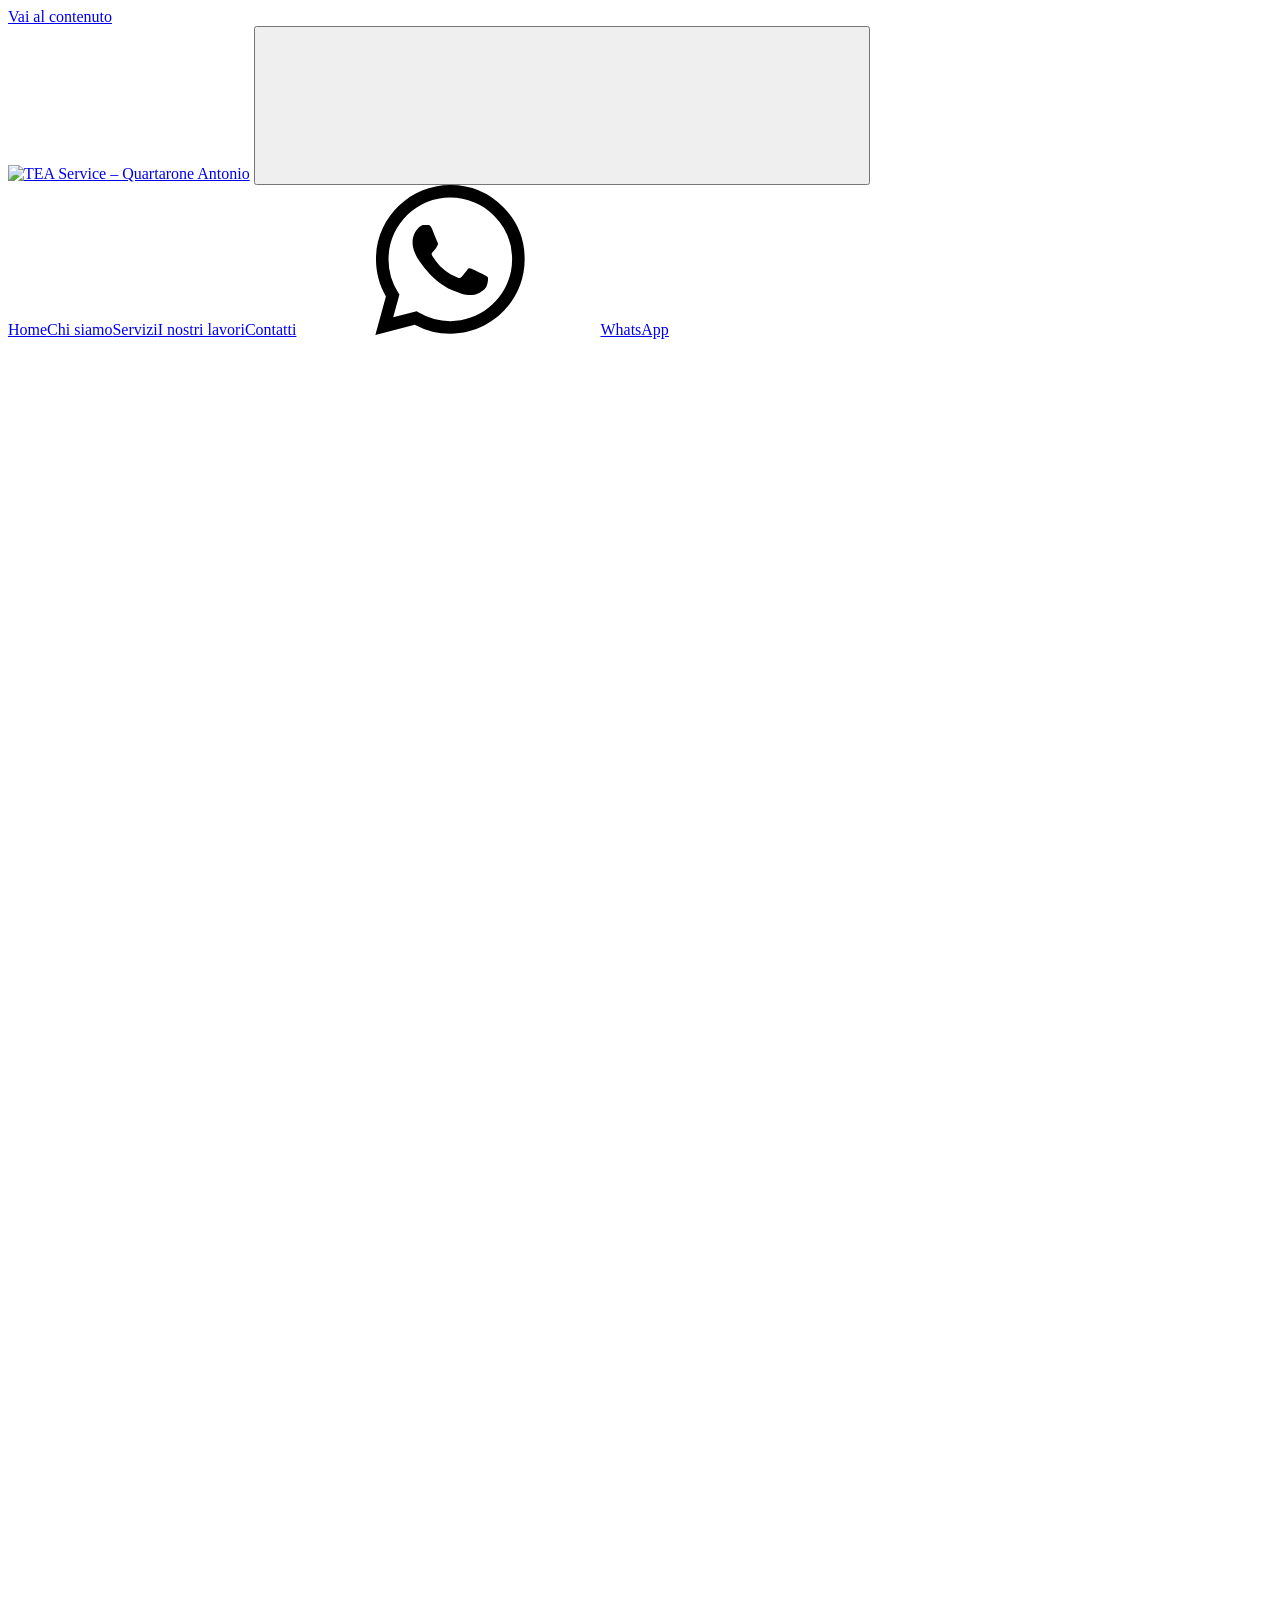
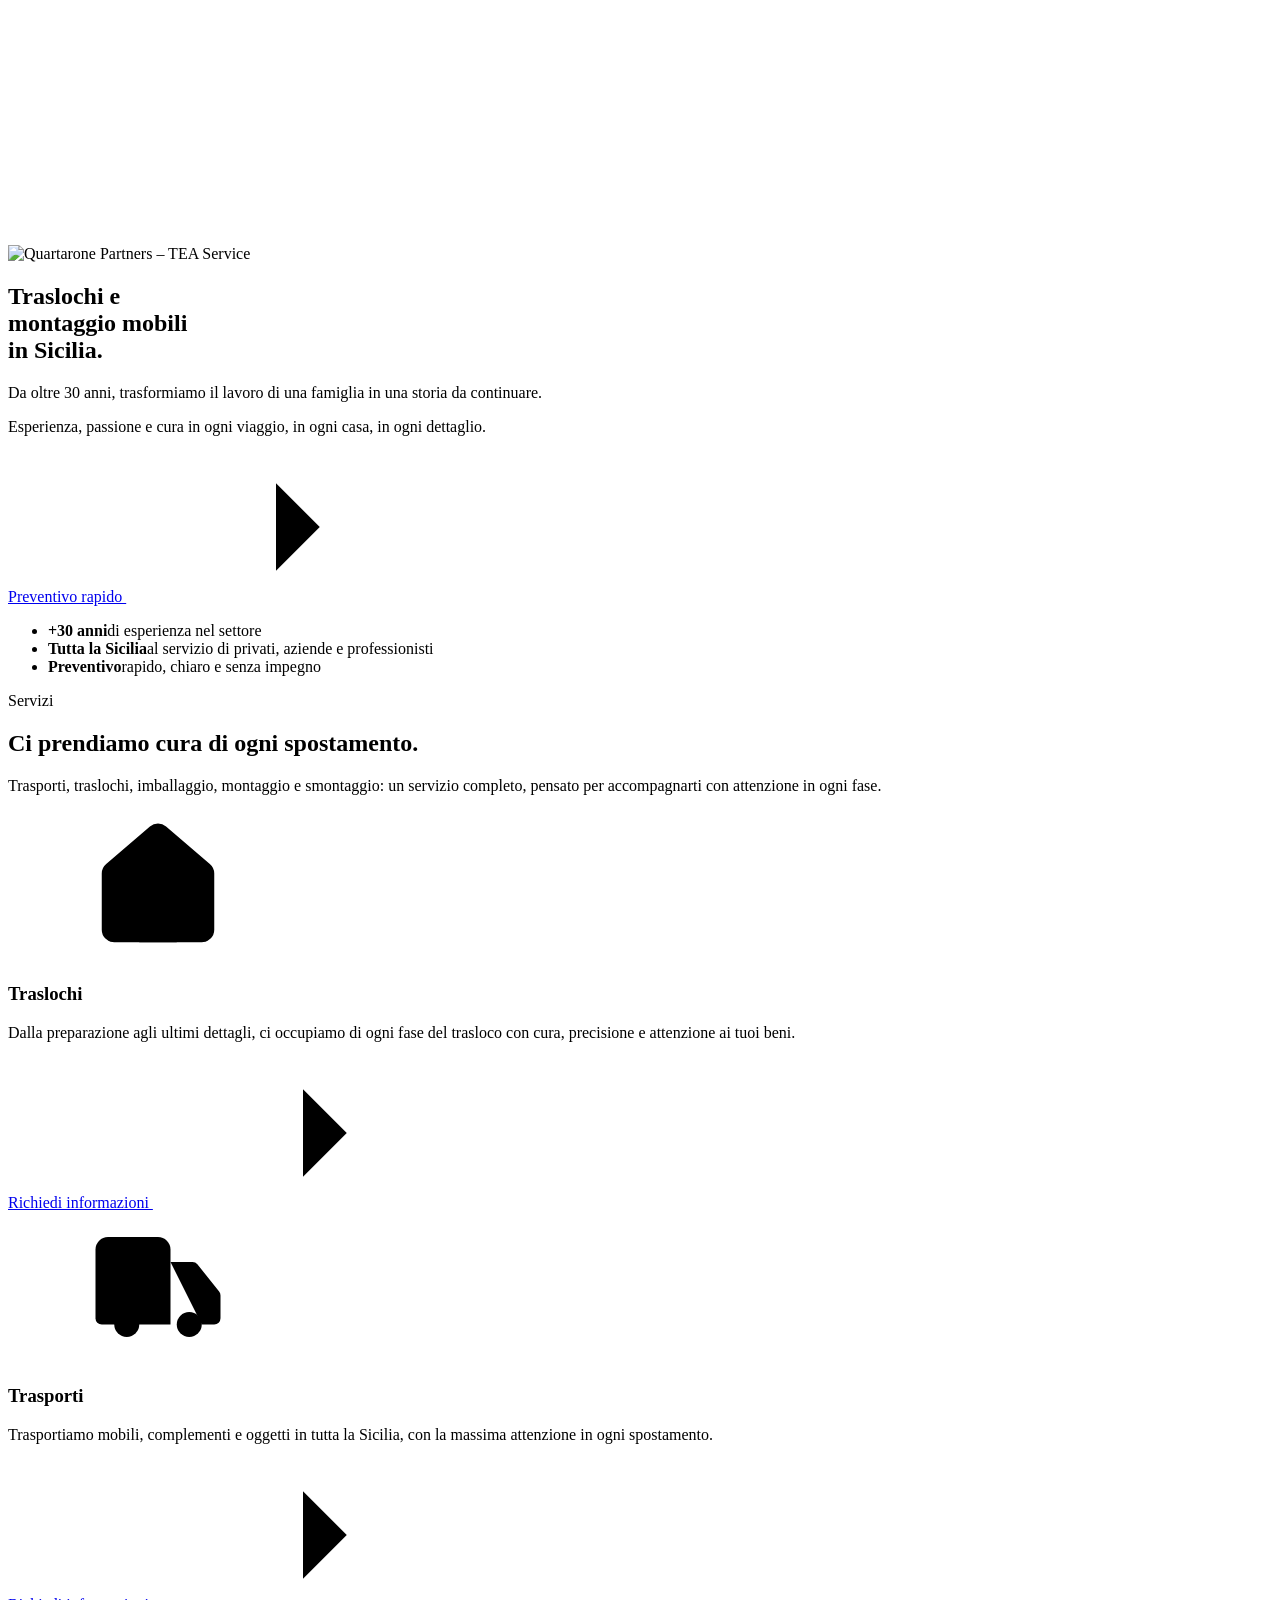
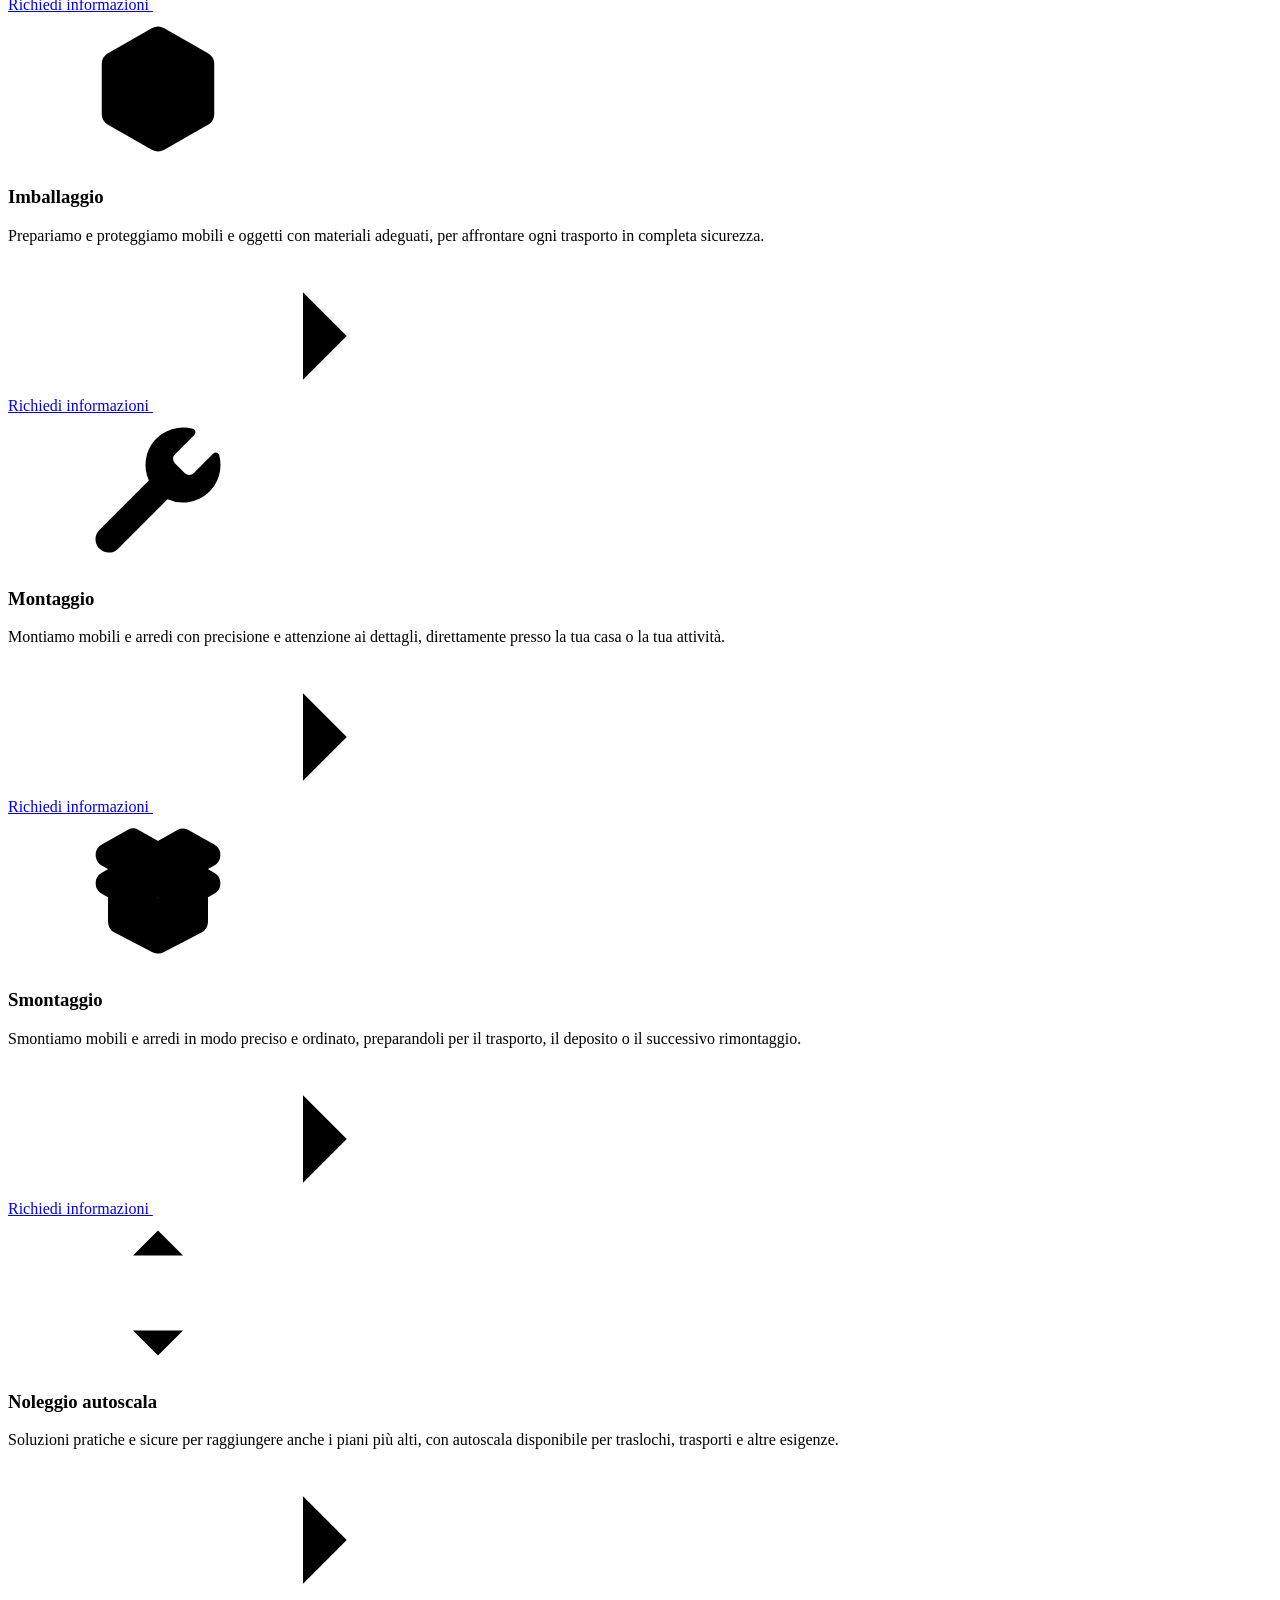
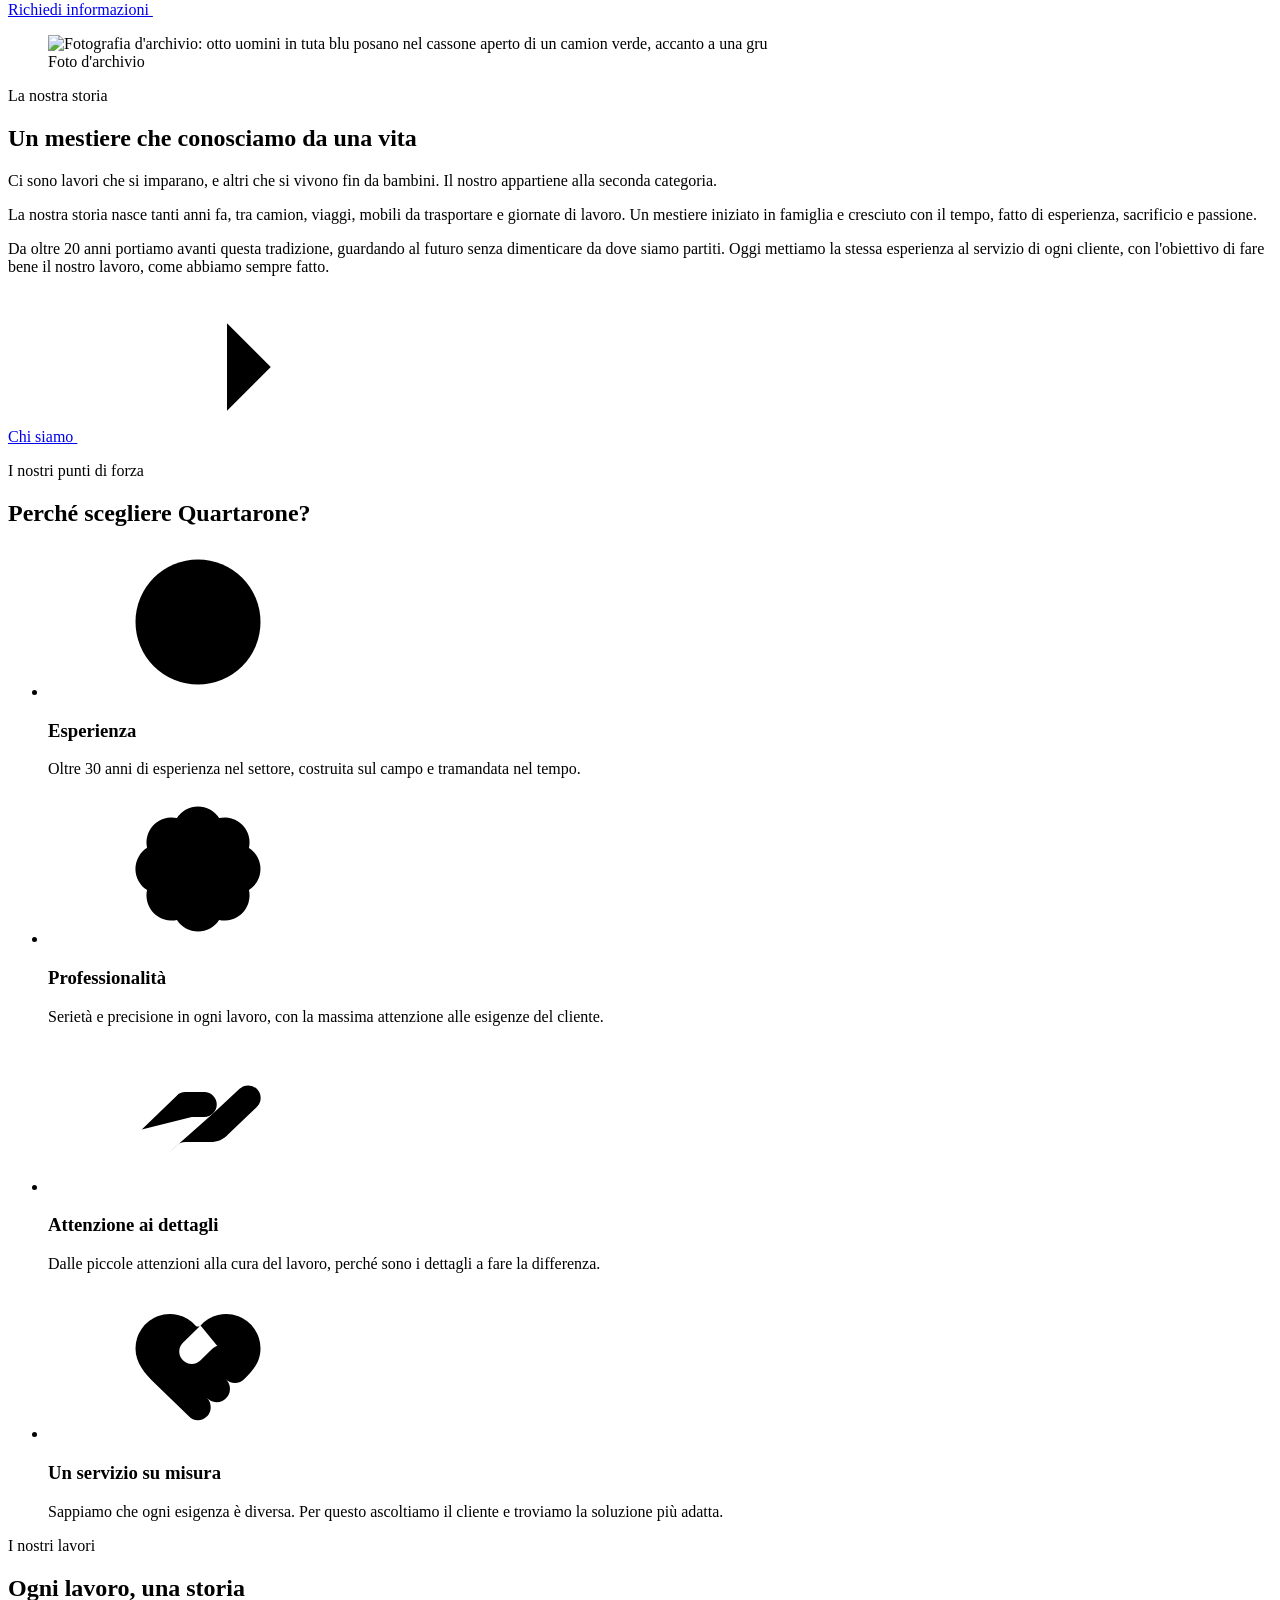
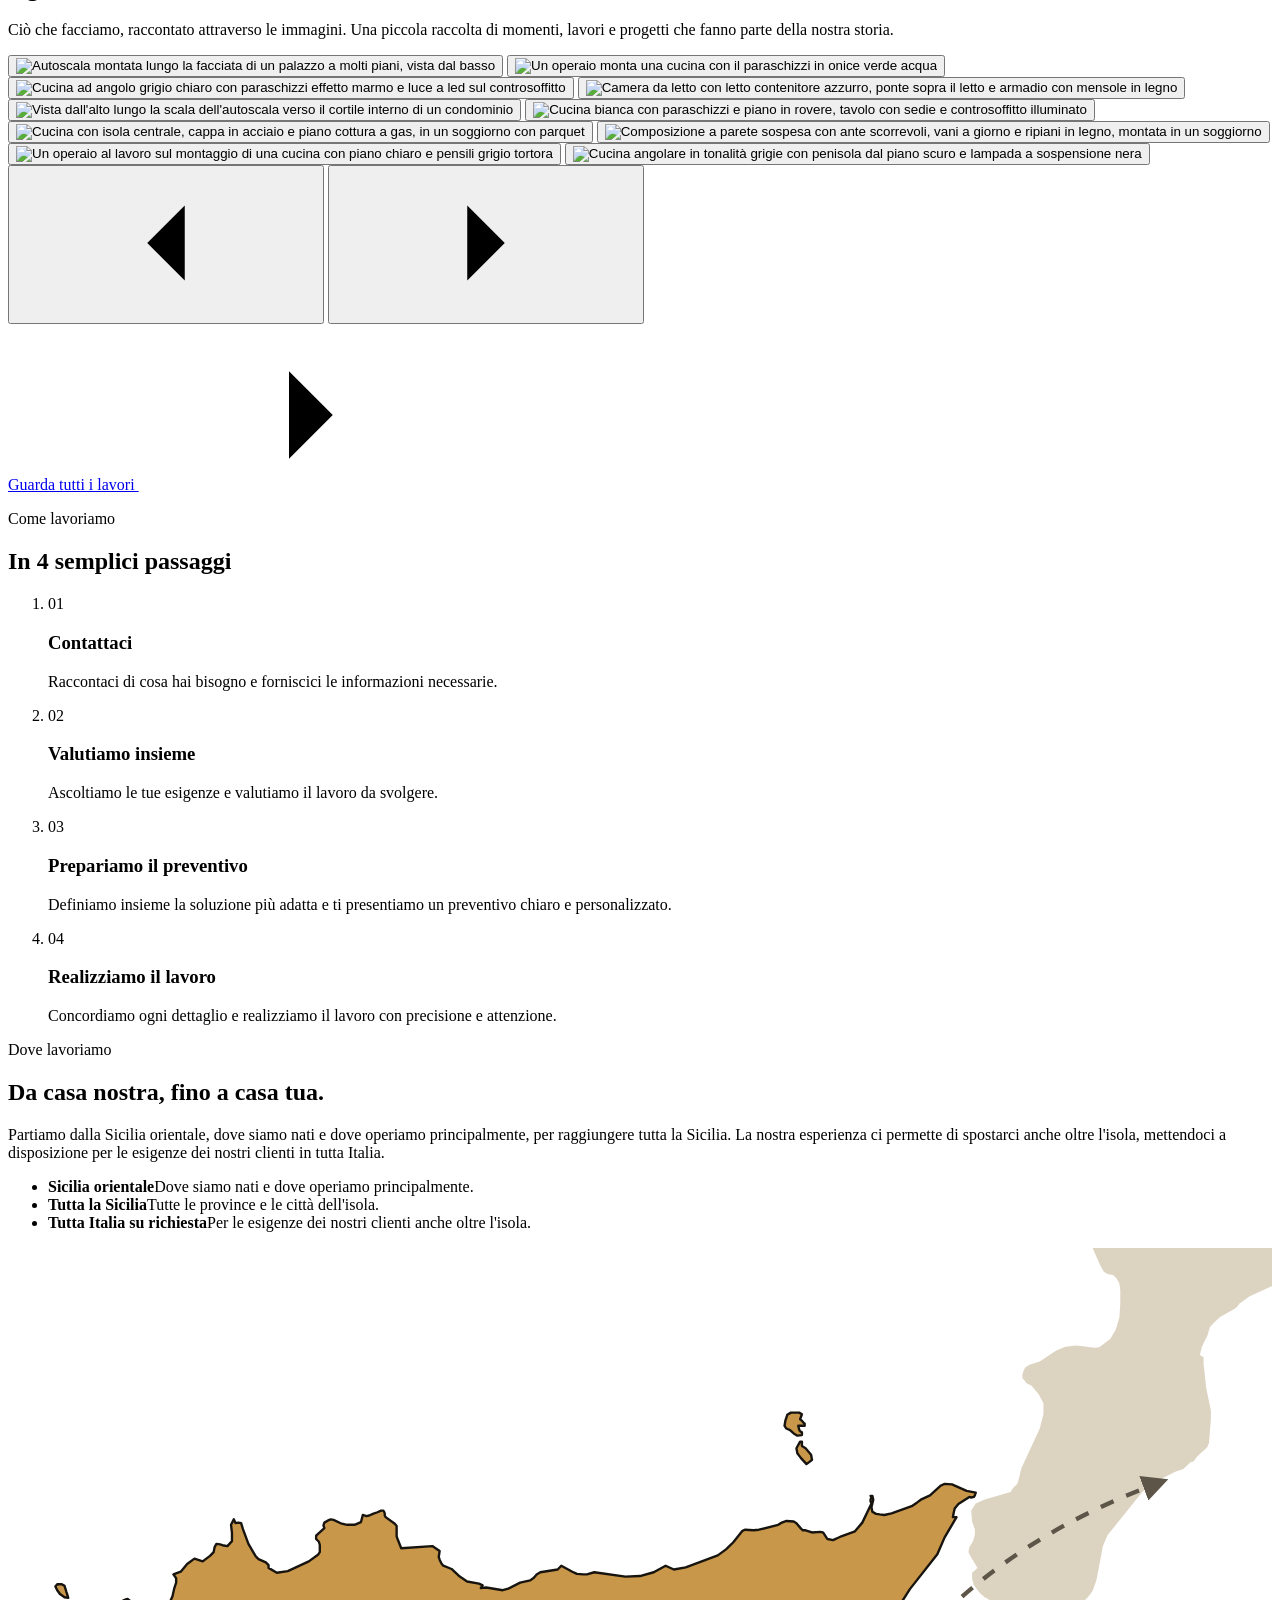
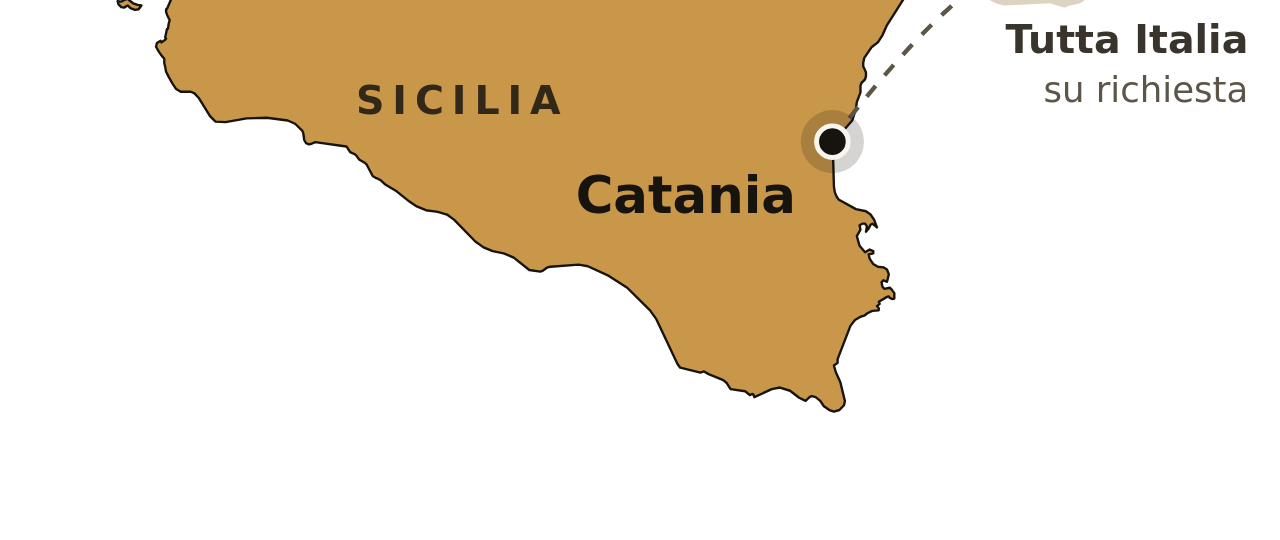
==== commit 44dce935: "Nuovi testi del titolare e nuova foto principale in home Servizi aggiornati (con Noleggio autoscala)" ====
--- a/index.html
+++ b/index.html
@@ -3,27 +3,27 @@
 <head>
 <meta charset="utf-8">
 <meta name="viewport" content="width=device-width,initial-scale=1">
-<title>Traslochi e montaggio mobili a Catania e in Sicilia | TEA Service</title>
-<meta name="description" content="Traslochi per case, uffici e aziende, montaggio e smontaggio mobili, autoscala e imballaggio a Catania e in tutta la Sicilia. Preventivo su WhatsApp.">
+<title>Traslochi, trasporti e montaggio mobili a Catania e in Sicilia | TEA Service</title>
+<meta name="description" content="Traslochi, trasporti, imballaggio, montaggio e smontaggio mobili e noleggio autoscala a Catania e in tutta la Sicilia. Oltre 30 anni di esperienza. Preventivo rapido su WhatsApp.">
 <link rel="canonical" href="https://aureliolarocca.github.io/teaservice/">
 <meta name="theme-color" content="#17140f">
 <link rel="icon" href="/teaservice/favicon.svg" type="image/svg+xml">
 <link rel="apple-touch-icon" href="/teaservice/apple-touch-icon.png">
 <link rel="preload" href="/teaservice/fonts/archivo-latin-400-normal.woff2" as="font" type="font/woff2" crossorigin>
 <link rel="preload" href="/teaservice/fonts/archivo-latin-800-normal.woff2" as="font" type="font/woff2" crossorigin>
-<link rel="preload" as="image" href="/teaservice/img/palazzo-autoscala-1200.webp" imagesrcset="/teaservice/img/palazzo-autoscala-640.webp 640w, /teaservice/img/palazzo-autoscala-1024.webp 1024w, /teaservice/img/palazzo-autoscala-1200.webp 1200w" imagesizes="100vw" fetchpriority="high">
+<link rel="preload" as="image" href="/teaservice/img/hero-quartarone-1070.webp" imagesrcset="/teaservice/img/hero-quartarone-640.webp 640w, /teaservice/img/hero-quartarone-1070.webp 1070w" imagesizes="(max-width:999px) 100vw, 720px" fetchpriority="high">
 <link rel="stylesheet" href="/teaservice/css/style.css">
 <meta property="og:type" content="website">
 <meta property="og:locale" content="it_IT">
 <meta property="og:site_name" content="TEA Service – Quartarone Antonio">
-<meta property="og:title" content="Traslochi e montaggio mobili a Catania e in Sicilia | TEA Service">
-<meta property="og:description" content="Traslochi per case, uffici e aziende, montaggio e smontaggio mobili, autoscala e imballaggio a Catania e in tutta la Sicilia. Preventivo su WhatsApp.">
+<meta property="og:title" content="Traslochi, trasporti e montaggio mobili a Catania e in Sicilia | TEA Service">
+<meta property="og:description" content="Traslochi, trasporti, imballaggio, montaggio e smontaggio mobili e noleggio autoscala a Catania e in tutta la Sicilia. Oltre 30 anni di esperienza. Preventivo rapido su WhatsApp.">
 <meta property="og:url" content="https://aureliolarocca.github.io/teaservice/">
 <meta property="og:image" content="https://aureliolarocca.github.io/teaservice/img/og.jpg">
 <meta property="og:image:width" content="1200">
 <meta property="og:image:height" content="630">
 <meta name="twitter:card" content="summary_large_image">
-<script type="application/ld+json">{"@context": "https://schema.org", "@type": "MovingCompany", "name": "TEA Service – Quartarone Antonio", "description": "Traslochi per abitazioni, uffici e aziende, montaggio e smontaggio mobili, trasporto e movimentazione, imballaggio, autoscala e piattaforma a Catania e in tutta la Sicilia.", "telephone": "+393893118206", "email": "av.quartaroneparteners.srls@gmail.com", "areaServed": {"@type": "AdministrativeArea", "name": "Sicilia"}, "sameAs": ["https://www.instagram.com/tea_service_quartarone"], "hasOfferCatalog": {"@type": "OfferCatalog", "name": "Servizi", "itemListElement": [{"@type": "Offer", "itemOffered": {"@type": "Service", "name": "Traslochi per abitazioni"}}, {"@type": "Offer", "itemOffered": {"@type": "Service", "name": "Traslochi per uffici e aziende"}}, {"@type": "Offer", "itemOffered": {"@type": "Service", "name": "Montaggio mobili"}}, {"@type": "Offer", "itemOffered": {"@type": "Service", "name": "Smontaggio mobili"}}, {"@type": "Offer", "itemOffered": {"@type": "Service", "name": "Trasporto e movimentazione"}}, {"@type": "Offer", "itemOffered": {"@type": "Service", "name": "Imballaggio"}}, {"@type": "Offer", "itemOffered": {"@type": "Service", "name": "Autoscala e piattaforma"}}]}, "url": "https://aureliolarocca.github.io/teaservice/", "logo": "https://aureliolarocca.github.io/teaservice/logo-lockup.svg", "image": "https://aureliolarocca.github.io/teaservice/img/og.jpg"}</script>
+<script type="application/ld+json">{"@context": "https://schema.org", "@type": "MovingCompany", "name": "TEA Service – Quartarone Antonio", "description": "Traslochi, trasporti, imballaggio, montaggio e smontaggio di mobili e noleggio autoscala in tutta la Sicilia, dalla Sicilia orientale, e in tutta Italia su richiesta.", "telephone": "+393893118206", "email": "av.quartaronepartners.srls@gmail.com", "areaServed": {"@type": "AdministrativeArea", "name": "Sicilia"}, "sameAs": ["https://www.instagram.com/tea_service_quartarone"], "hasOfferCatalog": {"@type": "OfferCatalog", "name": "Servizi", "itemListElement": [{"@type": "Offer", "itemOffered": {"@type": "Service", "name": "Traslochi"}}, {"@type": "Offer", "itemOffered": {"@type": "Service", "name": "Trasporti"}}, {"@type": "Offer", "itemOffered": {"@type": "Service", "name": "Imballaggio"}}, {"@type": "Offer", "itemOffered": {"@type": "Service", "name": "Montaggio"}}, {"@type": "Offer", "itemOffered": {"@type": "Service", "name": "Smontaggio"}}, {"@type": "Offer", "itemOffered": {"@type": "Service", "name": "Noleggio autoscala"}}]}, "url": "https://aureliolarocca.github.io/teaservice/", "logo": "https://aureliolarocca.github.io/teaservice/logo-lockup.svg", "image": "https://aureliolarocca.github.io/teaservice/img/og.jpg"}</script>
 </head>
 <body>
 <a class="skip" href="#contenuto">Vai al contenuto</a>
@@ -69,77 +69,68 @@
 </header>
 <main id="contenuto">
 <section class="hero" aria-labelledby="hero-title">
-  <img class="hero__img" src="/teaservice/img/palazzo-autoscala-1200.webp" srcset="/teaservice/img/palazzo-autoscala-640.webp 640w, /teaservice/img/palazzo-autoscala-1024.webp 1024w, /teaservice/img/palazzo-autoscala-1200.webp 1200w" sizes="100vw" width="1200" height="820" alt="" loading="eager" decoding="async" fetchpriority="high">
-  <div class="wrap hero__content">
-    <div class="hero__copy">
-      <p class="eyebrow">TEA Service – Quartarone Antonio</p>
-      <h1 id="hero-title">Traslochi e montaggio mobili a Catania e in tutta la Sicilia.</h1>
-      <p class="hero__lead">La nostra famiglia lavora nel settore da almeno 35 anni: esperienza, precisione e cura per case, uffici e aziende. Per i lavori più grandi o su richiesta, valutiamo anche trasferimenti fuori regione.</p>
-      <div class="btn-row">
-        <a class="btn btn--gold" href="/teaservice/contatti/">Richiedi un preventivo</a>
-        <a class="btn btn--wa" href="https://wa.me/393893118206?text=Buongiorno%2C%20vorrei%20richiedere%20un%20preventivo%20per%20un%20trasloco." target="_blank" rel="noopener"><svg class="ic ic--fill" aria-hidden="true" focusable="false"><use href="#i-whatsapp"/></svg>Contattaci su WhatsApp</a>
-      </div>
+  <figure class="hero__media"><img class="hero__img" src="/teaservice/img/hero-quartarone-1070.webp" srcset="/teaservice/img/hero-quartarone-640.webp 640w, /teaservice/img/hero-quartarone-1070.webp 1070w" sizes="(max-width:999px) 100vw, 720px" width="1070" height="1470" alt="Vincenzo e Antonio Quartarone a braccia conserte, con il logo Quartarone Partners – TEA Service, il porto di Catania e l&#x27;Etna al tramonto sullo sfondo" loading="eager" decoding="async" fetchpriority="high"></figure>
+  <div class="wrap hero__inner">
+    <div class="hero__top">
+      <img class="hero__logo" src="/teaservice/img/logo-quartarone-partners.webp" width="432" height="322" alt="Quartarone Partners – TEA Service" loading="lazy" decoding="async">
+      <h1 id="hero-title" class="hero__title">Traslochi e<br> montaggio mobili<br> in <span class="hero__gold">Sicilia.</span></h1>
+    </div>
+    <div class="hero__bottom">
+      <p class="hero__lead"><span>Da oltre 30 anni, trasformiamo il lavoro</span> <span>di una famiglia in una storia da continuare.</span></p>
+      <p class="hero__lead hero__lead--accent"><span>Esperienza, passione e cura</span> <span>in ogni viaggio, in ogni casa,</span> <span>in ogni dettaglio.</span></p>
+      <a class="btn-pill" href="/teaservice/contatti/">Preventivo rapido <svg class="ic" aria-hidden="true" focusable="false"><use href="#i-arrow-right"/></svg></a>
     </div>
   </div>
 </section>
 <div class="trust"><div class="wrap"><ul>
-  <li><strong>35+ anni</strong><span>di esperienza nel settore</span></li>
-  <li><strong>Tutta la Sicilia</strong><span>con base a Catania</span></li>
-  <li><strong>Preventivo rapido</strong><span>con una chiamata o qualche foto</span></li>
+  <li><strong>+30 anni</strong><span>di esperienza nel settore</span></li>
+  <li><strong>Tutta la Sicilia</strong><span>al servizio di privati, aziende e professionisti</span></li>
+  <li><strong>Preventivo</strong><span>rapido, chiaro e senza impegno</span></li>
 </ul></div></div>
 
 <section class="section" id="servizi" aria-labelledby="servizi-title">
   <div class="wrap">
     <div class="section__head reveal">
       <p class="eyebrow">Servizi</p>
-      <h2 id="servizi-title">Dal montaggio al trasloco completo</h2>
-      <p>Smontaggio, trasporto, movimentazione e montaggio: puoi affidarci tutto il lavoro oppure solo la parte che ti serve.</p>
+      <h2 id="servizi-title">Ci prendiamo cura di ogni spostamento.</h2>
+      <p>Trasporti, traslochi, imballaggio, montaggio e smontaggio: un servizio completo, pensato per accompagnarti con attenzione in ogni fase.</p>
     </div>
     <div class="grid-services">
       <article class="card reveal">
         <span class="card__icon"><svg class="ic" aria-hidden="true" focusable="false"><use href="#i-house"/></svg></span>
-        <h3>Traslochi per abitazioni</h3>
-        <p>Il trasferimento dei tuoi mobili e dei tuoi effetti personali, organizzato con attenzione dal ritiro alla consegna.</p>
-        <a class="link-arrow" href="/teaservice/contatti/?servizio=Traslochi%20per%20abitazioni#richiesta">Richiedi informazioni <svg class="ic" aria-hidden="true" focusable="false"><use href="#i-arrow-right"/></svg></a>
-      </article>
-      <article class="card reveal">
-        <span class="card__icon"><svg class="ic" aria-hidden="true" focusable="false"><use href="#i-building-2"/></svg></span>
-        <h3>Traslochi per uffici e aziende</h3>
-        <p>Trasferimento di arredi e attrezzature di uffici e aziende, concordando insieme tempi e modalità.</p>
-        <a class="link-arrow" href="/teaservice/contatti/?servizio=Traslochi%20per%20uffici%20e%20aziende#richiesta">Richiedi informazioni <svg class="ic" aria-hidden="true" focusable="false"><use href="#i-arrow-right"/></svg></a>
-      </article>
-      <article class="card reveal">
-        <span class="card__icon"><svg class="ic" aria-hidden="true" focusable="false"><use href="#i-wrench"/></svg></span>
-        <h3>Montaggio mobili</h3>
-        <p>Montaggio di cucine, camere, armadi e mobili in genere, con attenzione a precisione e sicurezza.</p>
-        <a class="link-arrow" href="/teaservice/contatti/?servizio=Montaggio%20mobili#richiesta">Richiedi informazioni <svg class="ic" aria-hidden="true" focusable="false"><use href="#i-arrow-right"/></svg></a>
-      </article>
-      <article class="card reveal">
-        <span class="card__icon"><svg class="ic" aria-hidden="true" focusable="false"><use href="#i-package-open"/></svg></span>
-        <h3>Smontaggio mobili</h3>
-        <p>Smontaggio degli arredi per prepararli al trasporto e rimontarli nella nuova destinazione.</p>
-        <a class="link-arrow" href="/teaservice/contatti/?servizio=Smontaggio%20mobili#richiesta">Richiedi informazioni <svg class="ic" aria-hidden="true" focusable="false"><use href="#i-arrow-right"/></svg></a>
+        <h3>Traslochi</h3>
+        <p>Dalla preparazione agli ultimi dettagli, ci occupiamo di ogni fase del trasloco con cura, precisione e attenzione ai tuoi beni.</p>
+        <a class="link-arrow" href="/teaservice/contatti/?servizio=Traslochi#richiesta">Richiedi informazioni <svg class="ic" aria-hidden="true" focusable="false"><use href="#i-arrow-right"/></svg></a>
       </article>
       <article class="card reveal">
         <span class="card__icon"><svg class="ic" aria-hidden="true" focusable="false"><use href="#i-truck"/></svg></span>
-        <h3>Trasporto e movimentazione</h3>
-        <p>Trasporto dei mobili verso la nuova destinazione e movimentazione all&#x27;interno di case, uffici e aziende.</p>
-        <a class="link-arrow" href="/teaservice/contatti/?servizio=Trasporto%20e%20movimentazione#richiesta">Richiedi informazioni <svg class="ic" aria-hidden="true" focusable="false"><use href="#i-arrow-right"/></svg></a>
+        <h3>Trasporti</h3>
+        <p>Trasportiamo mobili, complementi e oggetti in tutta la Sicilia, con la massima attenzione in ogni spostamento.</p>
+        <a class="link-arrow" href="/teaservice/contatti/?servizio=Trasporti#richiesta">Richiedi informazioni <svg class="ic" aria-hidden="true" focusable="false"><use href="#i-arrow-right"/></svg></a>
       </article>
       <article class="card reveal">
         <span class="card__icon"><svg class="ic" aria-hidden="true" focusable="false"><use href="#i-package"/></svg></span>
         <h3>Imballaggio</h3>
-        <p>Protezione e imballaggio di mobili e oggetti per affrontare il trasporto con più tranquillità.</p>
+        <p>Prepariamo e proteggiamo mobili e oggetti con materiali adeguati, per affrontare ogni trasporto in completa sicurezza.</p>
         <a class="link-arrow" href="/teaservice/contatti/?servizio=Imballaggio#richiesta">Richiedi informazioni <svg class="ic" aria-hidden="true" focusable="false"><use href="#i-arrow-right"/></svg></a>
       </article>
-      <article class="card card--feature reveal">
-        <div class="card__media"><img src="/teaservice/img/autoscala-dall-alto-1600.webp" srcset="/teaservice/img/autoscala-dall-alto-640.webp 640w, /teaservice/img/autoscala-dall-alto-1024.webp 1024w, /teaservice/img/autoscala-dall-alto-1600.webp 1600w" sizes="(max-width:639px) 100vw, 45vw" width="1600" height="1200" alt="Vista dall&#x27;alto lungo la scala dell&#x27;autoscala verso il cortile interno di un condominio" loading="lazy" decoding="async"></div>
-        <div class="card__body">
-          <span class="card__icon"><svg class="ic" aria-hidden="true" focusable="false"><use href="#i-move-vertical"/></svg></span>
-          <h3>Autoscala e piattaforma</h3>
-          <p>Con l&#x27;autoscala e la piattaforma muoviamo mobili e materiali dall&#x27;esterno dell&#x27;edificio: una soluzione utile ai piani alti e dove scale e ascensori sono stretti o poco pratici.</p>
-          <a class="link-arrow" href="/teaservice/contatti/?servizio=Autoscala%20e%20piattaforma#richiesta">Richiedi informazioni <svg class="ic" aria-hidden="true" focusable="false"><use href="#i-arrow-right"/></svg></a>
-        </div>
+      <article class="card reveal">
+        <span class="card__icon"><svg class="ic" aria-hidden="true" focusable="false"><use href="#i-wrench"/></svg></span>
+        <h3>Montaggio</h3>
+        <p>Montiamo mobili e arredi con precisione e attenzione ai dettagli, direttamente presso la tua casa o la tua attività.</p>
+        <a class="link-arrow" href="/teaservice/contatti/?servizio=Montaggio#richiesta">Richiedi informazioni <svg class="ic" aria-hidden="true" focusable="false"><use href="#i-arrow-right"/></svg></a>
+      </article>
+      <article class="card reveal">
+        <span class="card__icon"><svg class="ic" aria-hidden="true" focusable="false"><use href="#i-package-open"/></svg></span>
+        <h3>Smontaggio</h3>
+        <p>Smontiamo mobili e arredi in modo preciso e ordinato, preparandoli per il trasporto, il deposito o il successivo rimontaggio.</p>
+        <a class="link-arrow" href="/teaservice/contatti/?servizio=Smontaggio#richiesta">Richiedi informazioni <svg class="ic" aria-hidden="true" focusable="false"><use href="#i-arrow-right"/></svg></a>
+      </article>
+      <article class="card reveal">
+        <span class="card__icon"><svg class="ic" aria-hidden="true" focusable="false"><use href="#i-move-vertical"/></svg></span>
+        <h3>Noleggio autoscala</h3>
+        <p>Soluzioni pratiche e sicure per raggiungere anche i piani più alti, con autoscala disponibile per traslochi, trasporti e altre esigenze.</p>
+        <a class="link-arrow" href="/teaservice/contatti/?servizio=Noleggio%20autoscala#richiesta">Richiedi informazioni <svg class="ic" aria-hidden="true" focusable="false"><use href="#i-arrow-right"/></svg></a>
       </article>
     </div>
   </div>
@@ -153,10 +144,11 @@
     </figure>
     <div class="reveal">
       <p class="eyebrow">La nostra storia</p>
-      <h2 id="storia-title">Un mestiere che conosciamo da una vita.</h2>
-      <p>Il cognome Quartarone è conosciuto a Catania nel settore dei traslochi e del montaggio mobili. Vincenzo Quartarone, padre di Antonio, svolge questo lavoro da almeno 35 anni.</p>
-      <p>Oggi Antonio Quartarone porta avanti quell'esperienza con TEA Service, in tutta la Sicilia.</p>
-      <a class="link-arrow" href="/teaservice/chi-siamo/">Leggi la nostra storia <svg class="ic" aria-hidden="true" focusable="false"><use href="#i-arrow-right"/></svg></a>
+      <h2 id="storia-title">Un mestiere che conosciamo da una vita</h2>
+      <p>Ci sono lavori che si imparano, e altri che si vivono fin da bambini. Il nostro appartiene alla seconda categoria.</p>
+      <p>La nostra storia nasce tanti anni fa, tra camion, viaggi, mobili da trasportare e giornate di lavoro. Un mestiere iniziato in famiglia e cresciuto con il tempo, fatto di esperienza, sacrificio e passione.</p>
+      <p>Da oltre 20 anni portiamo avanti questa tradizione, guardando al futuro senza dimenticare da dove siamo partiti. Oggi mettiamo la stessa esperienza al servizio di ogni cliente, con l&#x27;obiettivo di fare bene il nostro lavoro, come abbiamo sempre fatto.</p>
+      <a class="link-arrow" href="/teaservice/chi-siamo/">Chi siamo <svg class="ic" aria-hidden="true" focusable="false"><use href="#i-arrow-right"/></svg></a>
     </div>
   </div>
 </section>
@@ -165,13 +157,13 @@
   <div class="wrap">
     <div class="section__head reveal">
       <p class="eyebrow">I nostri punti di forza</p>
-      <h2 id="perche-title">Perché scegliere Quartarone</h2>
+      <h2 id="perche-title">Perché scegliere Quartarone?</h2>
     </div>
     <ul class="why reveal">
-      <li><svg class="ic" aria-hidden="true" focusable="false"><use href="#i-clock"/></svg><h3>Esperienza</h3><p>Almeno 35 anni nel settore: sappiamo come si affronta ogni tipo di trasloco e di montaggio.</p></li>
-      <li><svg class="ic" aria-hidden="true" focusable="false"><use href="#i-badge-check"/></svg><h3>Professionalità</h3><p>Smontaggio, trasporto e montaggio: un unico riferimento per tutto il lavoro.</p></li>
-      <li><svg class="ic" aria-hidden="true" focusable="false"><use href="#i-hand-helping"/></svg><h3>Cura degli oggetti</h3><p>Mobili e oggetti vengono maneggiati e protetti con l'attenzione che meritano.</p></li>
-      <li><svg class="ic" aria-hidden="true" focusable="false"><use href="#i-heart-handshake"/></svg><h3>Approccio personalizzato</h3><p>Ogni lavoro è diverso: valutiamo insieme a te le necessità e prepariamo un preventivo su misura.</p></li>
+      <li><svg class="ic" aria-hidden="true" focusable="false"><use href="#i-clock"/></svg><h3>Esperienza</h3><p>Oltre 30 anni di esperienza nel settore, costruita sul campo e tramandata nel tempo.</p></li>
+      <li><svg class="ic" aria-hidden="true" focusable="false"><use href="#i-badge-check"/></svg><h3>Professionalità</h3><p>Serietà e precisione in ogni lavoro, con la massima attenzione alle esigenze del cliente.</p></li>
+      <li><svg class="ic" aria-hidden="true" focusable="false"><use href="#i-hand-helping"/></svg><h3>Attenzione ai dettagli</h3><p>Dalle piccole attenzioni alla cura del lavoro, perché sono i dettagli a fare la differenza.</p></li>
+      <li><svg class="ic" aria-hidden="true" focusable="false"><use href="#i-heart-handshake"/></svg><h3>Un servizio su misura</h3><p>Sappiamo che ogni esigenza è diversa. Per questo ascoltiamo il cliente e troviamo la soluzione più adatta.</p></li>
     </ul>
   </div>
 </section>
@@ -180,8 +172,8 @@
   <div class="wrap">
     <div class="section__head reveal">
       <p class="eyebrow">I nostri lavori</p>
-      <h2 id="lavori-title">Lavori reali, fotografati sul posto</h2>
-      <p>Montaggi di cucine e arredi, movimentazione con autoscala: alcune immagini dei nostri cantieri.</p>
+      <h2 id="lavori-title">Ogni lavoro, una storia</h2>
+      <p>Ciò che facciamo, raccontato attraverso le immagini. Una piccola raccolta di momenti, lavori e progetti che fanno parte della nostra storia.</p>
     </div>
     <div class="carousel reveal" role="region" aria-roledescription="carosello" aria-label="Fotografie dei nostri lavori" data-lightbox-group>
       <div class="carousel__track">
@@ -212,13 +204,13 @@
   <div class="wrap">
     <div class="section__head reveal">
       <p class="eyebrow">Come lavoriamo</p>
-      <h2 id="come-title">Quattro passaggi, tutto chiaro fin dall'inizio</h2>
+      <h2 id="come-title">In 4 semplici passaggi</h2>
     </div>
     <ol class="steps reveal">
-      <li><span class="num" aria-hidden="true">01</span><h3>Contattaci</h3><p>Scrivici su WhatsApp o chiamaci: raccontaci di cosa hai bisogno.</p></li>
-      <li><span class="num" aria-hidden="true">02</span><h3>Valutiamo il lavoro</h3><p>Guardiamo insieme quantità dei mobili, distanza, piani e necessità particolari.</p></li>
-      <li><span class="num" aria-hidden="true">03</span><h3>Preventivo</h3><p>Ti prepariamo una proposta. Per i lavori più piccoli bastano una chiamata o qualche foto: si fa in pochi minuti.</p></li>
-      <li><span class="num" aria-hidden="true">04</span><h3>Eseguiamo il lavoro</h3><p>Ci occupiamo di trasporto, movimentazione e montaggio, come concordato.</p></li>
+      <li><span class="num" aria-hidden="true">01</span><h3>Contattaci</h3><p>Raccontaci di cosa hai bisogno e forniscici le informazioni necessarie.</p></li>
+      <li><span class="num" aria-hidden="true">02</span><h3>Valutiamo insieme</h3><p>Ascoltiamo le tue esigenze e valutiamo il lavoro da svolgere.</p></li>
+      <li><span class="num" aria-hidden="true">03</span><h3>Prepariamo il preventivo</h3><p>Definiamo insieme la soluzione più adatta e ti presentiamo un preventivo chiaro e personalizzato.</p></li>
+      <li><span class="num" aria-hidden="true">04</span><h3>Realizziamo il lavoro</h3><p>Concordiamo ogni dettaglio e realizziamo il lavoro con precisione e attenzione.</p></li>
     </ol>
   </div>
 </section>
@@ -227,16 +219,16 @@
   <div class="wrap where">
     <div class="reveal">
       <p class="eyebrow">Dove lavoriamo</p>
-      <h2 id="dove-title">In tutta la Sicilia, con base a Catania</h2>
-      <p>Lavoriamo in tutte le province e città della Sicilia, in particolare a Catania. Per lavori di maggiore entità o su richiesta, valutiamo trasferimenti anche sul territorio nazionale.</p>
+      <h2 id="dove-title">Da casa nostra, fino a casa tua.</h2>
+      <p>Partiamo dalla Sicilia orientale, dove siamo nati e dove operiamo principalmente, per raggiungere tutta la Sicilia. La nostra esperienza ci permette di spostarci anche oltre l'isola, mettendoci a disposizione per le esigenze dei nostri clienti in tutta Italia.</p>
       <ul class="area-list">
-        <li><span class="dot dot--catania"></span><div><strong>Catania</strong><span>La nostra base e la zona in cui lavoriamo di più.</span></div></li>
+        <li><span class="dot dot--catania"></span><div><strong>Sicilia orientale</strong><span>Dove siamo nati e dove operiamo principalmente.</span></div></li>
         <li><span class="dot dot--sicilia"></span><div><strong>Tutta la Sicilia</strong><span>Tutte le province e le città dell'isola.</span></div></li>
-        <li><span class="dot dot--italia"></span><div><strong>Resto d'Italia</strong><span>Su richiesta e previo preventivo, per lavori più importanti.</span></div></li>
+        <li><span class="dot dot--italia"></span><div><strong>Tutta Italia su richiesta</strong><span>Per le esigenze dei nostri clienti anche oltre l'isola.</span></div></li>
       </ul>
     </div>
     <div class="map reveal"><svg viewBox="0 0 640 440" role="img" aria-labelledby="map-t" xmlns="http://www.w3.org/2000/svg">
-<title id="map-t">Mappa stilizzata della Sicilia, con Catania evidenziata. A nord-est, oltre lo Stretto, il resto d'Italia.</title>
+<title id="map-t">Mappa stilizzata della Sicilia, con Catania evidenziata. A nord-est, oltre lo Stretto, il resto d'Italia, raggiunto su richiesta.</title>
 <defs><marker id="arr" viewBox="0 0 10 10" refX="8" refY="5" markerWidth="6" markerHeight="6" orient="auto-start-reverse"><path d="M0,0 L10,5 L0,10 z" fill="#5c5548"/></marker></defs>
 <path d="M303.278,-331.484L498.882,-333.186L694.486,-331.484L698.913,-328.183L703.545,-323.867L708.177,-316.39L710.03,-315.527L712.346,-314.952L716.978,-311.216L724.853,-302.598L726.706,-301.737L729.485,-300.875L734.117,-297.717L745.235,-294.848L746.624,-293.987L760.058,-288.536L772.101,-279.363L782.292,-277.644L786.461,-275.352L786.461,-271.342L787.851,-271.342L791.093,-272.487L792.228,-272.312L792.228,-160.657L791.557,-161.343L791.557,-162.761L792.228,-162.761L792.228,-170.074L789.241,-170.989L787.851,-171.841L792.228,-174.524L792.228,-182.153L792.02,-182.633L787.851,-186.895L784.608,-189.738L782.755,-192.013L781.829,-194.288L781.829,-197.702L781.366,-200.547L780.903,-202.824L779.513,-204.247L780.903,-204.247L780.903,-205.101L774.417,-210.227L772.565,-211.081L729.485,-213.36L727.169,-213.93L720.221,-217.919L718.831,-218.204L716.052,-217.919L715.125,-217.919L714.199,-218.775L711.883,-221.055L710.956,-221.34L708.64,-221.91L701.692,-226.188L694.28,-228.755L691.038,-230.752L689.185,-233.035L692.427,-234.462L694.744,-236.746L695.67,-239.315L692.891,-242.171L695.207,-243.314L701.692,-241.886L704.471,-243.599L704.934,-246.171L702.618,-246.456L697.06,-244.742L697.523,-245.028L697.986,-245.885L695.207,-247.028L692.891,-246.171L690.575,-244.456L687.795,-243.599L686.869,-244.171L686.406,-245.314L685.479,-247.028L685.016,-248.171L683.626,-248.742L680.847,-248.742L679.457,-249.028L669.73,-249.886L660.465,-245.314L652.127,-237.317L646.105,-228.185L635.451,-213.075L632.672,-207.664L629.893,-197.702L628.966,-195.995L627.113,-194.857L622.481,-186.895L617.386,-182.349L615.07,-180.36L612.753,-176.383L611.827,-170.138L611.827,-167.867L613.68,-161.626L615.996,-156.522L615.07,-154.538L612.753,-152.554L610.901,-148.871L604.879,-142.923L600.247,-134.998L597.93,-129.623L597.93,-124.533L599.32,-119.728L603.026,-115.49L603.026,-114.36L601.173,-110.124L605.342,-105.326L610.901,-101.375L615.07,-99.4L631.282,-98.554L635.451,-97.144L637.767,-95.734L640.083,-93.76L641.936,-91.223L642.4,-88.686L643.789,-87.277L651.664,-83.614L657.686,-78.545L660.002,-77.7L662.781,-77.419L665.097,-76.293L666.487,-74.604L668.34,-72.071L671.119,-68.975L674.825,-65.6L679.457,-63.35L684.089,-63.069L679.457,-51.545L678.531,-42.559L678.068,-40.314L678.531,-38.069L679.457,-36.105L681.773,-32.458L682.237,-30.495L681.773,-25.168L679.457,-15.643L679.457,-10.603L682.7,-4.446L683.163,-3.047L684.089,-2.208L688.258,-0.529L690.111,-0.25L687.795,1.428L686.406,2.547L685.942,3.665L685.479,10.094L685.942,10.933L681.31,14.844L680.847,15.682L679.92,16.24L678.994,17.916L677.141,21.267L675.751,17.916L672.509,17.358L668.803,18.475L666.487,20.15L663.245,16.24L660.928,14.844L658.149,14.285L655.37,14.565L642.863,17.916L628.503,24.616L623.408,28.244L622.481,29.639L621.091,30.755L613.68,34.938L610.437,38.005L608.584,39.957L607.195,44.694L605.805,47.201L604.416,50.265L603.489,54.163L605.342,55.277L605.342,55.834L605.342,58.617L606.732,71.133L609.048,82.248L609.048,86.413L608.121,98.623L607.195,100.842L602.099,105.555L600.247,108.049L598.857,108.326L595.151,111.929L590.982,113.314L578.475,119.683L574.306,123.559L556.704,145.403L554.388,150.927L551.145,168.036L549.292,173.274L547.903,175.478L546.513,177.132L544.66,178.785L542.807,179.887L536.785,181.264L534.932,182.09L527.521,179.887L504.36,180.988L500.654,180.162L497.412,178.509L494.169,176.581L491.853,174.376L489.074,170.793L488.147,167.484L488.147,164.45L490.926,161.968L487.684,156.725L486.294,153.965L486.757,151.48L488.61,148.442L489.537,145.403L489.537,142.364L488.147,138.495L487.684,132.965L490,129.369L494.169,127.433L507.602,123.559L508.529,122.175L508.992,121.344L510.845,119.683L511.308,118.853L513.161,111.374L522.425,91.41L524.278,84.192L524.278,78.637L521.962,74.191L518.256,69.743L517.33,69.187L515.477,68.353L515.014,67.519L513.624,65.85L513.624,65.016L513.624,64.181L514.087,62.512L515.014,60.565L517.33,59.173L522.425,57.504L530.763,51.936L535.396,49.987L540.954,49.43L550.219,50.544L552.535,50.265L554.388,48.873L558.093,46.087L560.873,41.35L562.726,35.217L563.189,28.244L563.189,21.267L562.726,17.916L561.336,15.403L559.483,13.727L556.704,13.168L554.851,12.05L552.998,8.697L545.586,-8.084L540.491,-47.051L539.101,-52.669L534.469,-68.413L529.374,-74.885L526.131,-80.798L522.425,-84.46L519.183,-87.277L517.793,-89.25L516.867,-93.478L515.477,-97.708L514.087,-104.197L511.308,-108.43L509.918,-111.254L507.602,-128.209L507.602,-127.078L507.139,-130.471L506.213,-132.168L505.286,-132.734L505.286,-133.866L506.676,-140.092L505.75,-144.056L501.581,-150.571L500.654,-152.838L499.728,-156.239L497.875,-159.074L493.706,-163.612L490,-169.57L487.221,-171.841L486.757,-173.26L486.757,-175.248L484.905,-174.68L475.177,-175.248L472.398,-173.544L470.082,-170.138L465.449,-167.3L461.28,-162.193L458.964,-161.343L452.479,-162.193L450.163,-163.044L446.457,-167.867L445.068,-168.435L444.141,-167.584L442.751,-167.3L441.362,-167.016L439.972,-167.3L439.972,-168.435L442.288,-170.138L439.972,-174.68L436.266,-178.94L433.024,-181.212L430.708,-182.349L422.37,-190.875L420.517,-191.728L418.664,-191.444L414.495,-190.307L412.179,-190.591L410.789,-191.728L408.936,-195.141L406.62,-197.702L402.915,-199.124L401.988,-199.978L400.598,-201.116L398.282,-200.547L395.966,-202.255L394.577,-202.824L394.113,-205.671L397.356,-210.227L398.282,-213.93L397.356,-216.779L397.356,-218.489L398.746,-219.06L400.135,-219.63L401.525,-220.485L402.915,-221.625L405.694,-222.766L406.157,-224.477L406.157,-229.326L402.915,-235.033L391.797,-259.035L388.555,-264.758L384.849,-269.051L381.606,-272.487L378.364,-275.352L374.195,-276.498L370.026,-274.779L366.32,-271.915L364.93,-271.342L357.982,-271.915L356.592,-271.342L351.034,-266.475L347.791,-265.903L344.085,-266.761L340.38,-269.051L338.064,-267.62L332.042,-266.189L329.262,-263.899L323.241,-260.752L321.851,-258.463L319.998,-260.752L319.535,-264.472L320.924,-267.62L323.704,-269.051L326.483,-269.338L327.41,-269.624L328.799,-271.056L329.726,-273.06L334.821,-278.217L338.99,-279.649L339.453,-282.515L338.527,-285.382L336.674,-287.963L334.358,-289.684L331.579,-289.11L329.726,-289.97L328.336,-290.831L326.946,-292.839L324.63,-293.987L322.314,-296.856L317.682,-302.311L315.366,-304.034L313.05,-304.321L309.344,-303.747L306.101,-302.885L304.712,-300.875L303.785,-297.717L303.278,-297.717Z" fill="#dcd3c1"/>
 <path d="M55.499,178.785L57.352,179.06L58.278,178.509L59.668,177.958L60.594,177.683L61.521,178.509L63.374,179.887L65.69,180.713L67.543,180.988L66.153,182.916L64.3,183.192L61.984,182.366L60.594,180.988L58.742,182.09L57.352,181.815L55.962,180.438ZM474.25,119.406L477.956,119.683L485.368,123.005L490,123.835L489.537,125.219L489.074,126.049L487.684,126.326L486.757,126.049L481.199,129.646L479.346,131.859L478.883,133.795L478.419,136.283L480.272,136.283L474.25,146.508L470.545,155.069L456.648,172.722L445.068,190.9L442.751,196.128L440.435,199.704L437.193,202.179L433.487,207.677L433.024,210.15L433.024,211.799L434.414,214.82L434.414,216.743L433.95,218.39L432.097,220.312L431.634,221.685L431.634,224.979L429.781,229.918L429.318,233.483L427.465,239.241L420.98,246.64L418.664,251.296L418.201,254.034L417.738,256.772L418.201,272.91L418.664,275.644L419.59,277.83L420.517,279.196L429.318,284.113L434.414,285.205L436.73,286.843L438.583,289.573L439.972,293.395L437.656,291.484L436.73,292.03L435.803,293.94L434.414,295.578L434.877,292.849L433.95,291.484L432.561,291.484L431.171,292.303L431.634,294.486L429.781,297.76L431.171,302.669L433.95,305.941L436.266,304.578L438.119,305.396L438.119,306.486L435.803,307.032L436.266,309.212L438.119,311.937L440.435,313.3L443.215,313.572L445.068,314.662L445.994,317.113L445.068,320.926L443.215,320.109L442.288,321.198L442.751,323.376L443.678,324.465L446.457,323.92L447.384,324.737L448.773,326.642L448.773,329.364L447.847,329.636L446.457,329.091L445.994,328.275L445.068,328.547L440.899,330.996L441.362,332.084L440.435,332.9L439.972,333.172L440.899,334.26L440.899,335.348L437.656,335.62L435.34,336.708L433.487,338.067L431.634,338.611L428.855,340.242L426.539,343.232L420.054,360.071L420.054,361.971L418.201,363.328L419.127,366.584L421.443,371.737L423.759,381.223L423.296,383.391L420.98,385.829L418.201,386.641L415.885,385.829L413.105,383.933L411.252,381.223L410.326,380.41L408.936,379.327L407.083,378.785L406.157,379.056L405.231,379.869L403.841,381.223L400.598,379.598L395.966,376.074L390.871,374.448L386.702,375.261L377.901,379.327L377.437,377.972L376.974,377.701L375.584,378.243L373.268,376.345L365.857,375.261L364.004,372.279L362.151,370.652L354.74,367.669L352.423,366.312L350.571,366.855L340.38,364.413L338.99,362.514L328.336,339.971L325.093,335.348L313.513,323.92L304.249,317.93L293.594,313.027L288.962,312.21L274.602,313.3L273.213,313.572L270.897,315.207L269.507,315.751L263.948,314.934L256.074,308.667L250.978,306.486L245.419,305.396L240.787,303.487L236.618,300.488L225.964,289.573L222.258,286.843L217.626,285.478L211.604,284.659L206.972,282.747L203.266,280.289L196.781,275.097L191.223,271.817L188.907,269.63L187.517,268.809L186.127,268.262L184.738,267.442L181.495,261.424L180.569,260.603L177.789,258.961L176.4,257.045L175.473,256.224L174.083,255.677L173.157,255.129L171.767,252.939L171.304,252.391L155.555,250.201L153.702,251.022L152.312,251.296L150.922,250.748L149.996,249.105L149.533,245.818L149.07,244.448L145.364,240.886L141.658,239.241L131.004,237.87L120.813,238.145L110.159,240.063L105.064,239.789L102.284,237.048L96.726,227.997L94.41,225.528L92.557,224.704L87.461,224.704L85.145,223.332L83.292,220.587L81.439,217.292L80.05,214.546L79.586,212.073L79.123,210.15L79.123,207.952L77.734,206.303L76.344,204.378L74.954,201.904L75.417,199.979L77.27,198.879L77.734,199.704L79.586,198.329L80.05,197.779L79.586,197.229L80.513,192.827L80.976,192.827L81.439,189.799L81.903,188.423L81.439,187.597L80.513,185.67L80.05,184.293L80.05,183.192L80.05,182.916L80.513,182.641L83.292,176.305L84.219,172.171L85.145,169.414L85.145,167.208L83.755,165.278L87.461,163.899L90.704,160.036L94.41,157.277L98.579,158.657L102.284,155.897L104.137,153.965L104.6,151.48L105.527,149.823L107.38,150.099L109.233,150.651L111.085,150.927L113.402,148.442L113.402,144.298L112.938,140.153L114.328,137.389L115.254,139.324L116.644,139.048L118.034,139.324L118.96,142.364L121.74,149.823L125.445,156.173L126.835,157.553L130.541,159.209L131.93,160.588L131.93,161.968L136.099,164.45L141.658,163.623L152.312,158.657L156.944,155.345L157.871,153.965L157.871,153.412L157.871,152.308L157.871,150.375L157.408,148.718L156.018,147.337L156.018,145.68L160.187,141.811L159.724,140.43L160.187,139.048L162.04,137.942L163.429,137.389L164.819,137.666L168.988,139.6L171.767,140.153L175.473,140.153L178.716,138.771L179.642,135.177L181.495,135.73L182.885,135.454L184.738,134.624L187.054,133.795L188.907,132.965L189.833,132.965L190.296,133.242L190.759,134.348L190.759,135.454L191.223,136.283L195.855,139.6L196.781,140.706L196.781,145.956L197.245,147.337L199.097,152.032L214.847,150.927L218.553,153.412L218.089,156.449L218.553,157.829L219.479,159.761L220.406,160.864L224.575,162.52L228.744,166.381L232.449,168.863L238.471,169.966L240.324,170.793L239.861,171.344L239.861,171.62L239.398,172.171L242.177,171.895L250.515,173.274L253.294,172.447L259.316,169.414L264.412,168.311L266.264,166.933L267.654,165.278L269.507,164.175L278.308,162.795L280.161,160.864L285.72,163.899L288.036,165.002L291.278,165.278L293.131,165.278L296.837,164.175L312.586,166.381L319.998,166.105L326.946,164.175L332.968,160.864L337.137,162.795L343.159,161.692L359.372,155.621L363.541,152.584L367.247,148.994L371.879,143.193L373.268,142.64L377.437,142.917L380.217,142.64L389.944,140.153L391.797,139.048L393.187,138.495L394.113,138.218L397.819,138.495L399.209,139.324L401.525,142.088L402.451,142.917L403.841,142.917L407.083,144.022L411.252,143.746L412.642,144.022L413.105,144.575L414.495,146.785L414.958,147.337L417.738,147.89L419.59,147.061L421.907,145.956L428.855,143.469L432.561,139.048L437.193,129.369L436.73,128.263L436.73,127.986L436.73,127.433L437.193,126.049L436.73,125.496L437.656,125.496L438.119,127.433L437.193,131.306L437.656,133.518L439.509,134.624L441.362,134.901L443.678,135.177L447.384,134.348L457.575,130.752L460.354,128.816L462.207,127.433L466.839,125.219L472.398,120.237ZM401.988,98.068L401.988,100.287L403.841,101.396L405.231,103.06L406.62,104.723L407.083,107.218L406.157,108.049L404.304,109.435L401.525,106.386L399.672,103.892L399.209,101.396L401.062,98.068ZM394.113,91.41L393.187,90.022L393.65,87.246L394.577,84.47L396.429,83.359L400.598,83.359L401.988,84.192L401.062,86.691L401.988,87.524L402.915,88.634L403.378,88.912L403.378,90.022L400.135,90.022L400.598,91.965L401.062,92.797L401.988,93.352L401.988,94.74L399.672,95.017L397.819,93.907L395.966,92.242ZM29.559,174.1L30.022,175.478L30.485,177.132L28.632,176.856L26.316,175.203L24.926,173.274L24,171.344L24.926,170.241L27.243,170.241L28.632,171.068Z" fill="#c9974a" stroke="#17140f" stroke-width="1.2" stroke-linejoin="round"/>
@@ -245,7 +237,7 @@
 <circle cx="417.4093479622261" cy="249.9543610992614" r="8" fill="#17140f" stroke="#f8f5ef" stroke-width="2.5"/>
 <text x="399" y="286" text-anchor="end" font-family="Archivo,system-ui,sans-serif" font-weight="800" font-size="26" fill="#17140f">Catania</text>
 <text x="230" y="236" text-anchor="middle" font-family="Archivo,system-ui,sans-serif" font-weight="600" font-size="20" letter-spacing="4" fill="#17140f" fill-opacity=".85">SICILIA</text>
-<text x="628" y="205" text-anchor="end" font-family="Archivo,system-ui,sans-serif" font-weight="800" font-size="20" fill="#3a352c">Resto d'Italia</text>
+<text x="628" y="205" text-anchor="end" font-family="Archivo,system-ui,sans-serif" font-weight="800" font-size="20" fill="#3a352c">Tutta Italia</text>
 <text x="628" y="230" text-anchor="end" font-family="Archivo,system-ui,sans-serif" font-size="18" fill="#5c5548">su richiesta</text>
 </svg></div>
   </div>
@@ -266,15 +258,15 @@
     <div class="footer__grid">
       <div>
         <img class="flogo" src="/teaservice/logo-stacked-light.svg" width="400" height="290" alt="TEA Service – Quartarone Antonio" loading="lazy">
-        <p>Traslochi, montaggio e movimentazione di mobili a Catania e in tutta la Sicilia.</p>
+        <p>Ci occupiamo di trasporti, traslochi e montaggio, con esperienza e professionalità.</p>
       </div>
       <div>
         <h3>Servizi</h3>
-        <ul><li><a href="/teaservice/servizi/#traslochi-abitazioni">Traslochi per abitazioni</a></li><li><a href="/teaservice/servizi/#traslochi-uffici-aziende">Traslochi per uffici e aziende</a></li><li><a href="/teaservice/servizi/#montaggio">Montaggio mobili</a></li><li><a href="/teaservice/servizi/#smontaggio">Smontaggio mobili</a></li><li><a href="/teaservice/servizi/#trasporto-movimentazione">Trasporto e movimentazione</a></li><li><a href="/teaservice/servizi/#imballaggio">Imballaggio</a></li><li><a href="/teaservice/servizi/#autoscala-piattaforma">Autoscala e piattaforma</a></li></ul>
+        <ul><li><a href="/teaservice/servizi/#traslochi">Traslochi</a></li><li><a href="/teaservice/servizi/#trasporti">Trasporti</a></li><li><a href="/teaservice/servizi/#imballaggio">Imballaggio</a></li><li><a href="/teaservice/servizi/#montaggio">Montaggio</a></li><li><a href="/teaservice/servizi/#smontaggio">Smontaggio</a></li><li><a href="/teaservice/servizi/#noleggio-autoscala">Noleggio autoscala</a></li></ul>
       </div>
       <div>
         <h3>Dove operiamo</h3>
-        <p>Tutta la Sicilia, con base a Catania. Per lavori di maggiore entità o su richiesta, valutiamo trasferimenti sul territorio nazionale.</p>
+        <p>Sicilia orientale · Tutta la Sicilia · Tutta Italia su richiesta</p>
         <p><a href="/teaservice/lavori/">I nostri lavori</a><br><a href="/teaservice/chi-siamo/">Chi siamo</a></p>
       </div>
       <div class="footer__contact">
@@ -282,7 +274,7 @@
         <ul>
           <li><svg class="ic" aria-hidden="true" focusable="false"><use href="#i-phone"/></svg><a href="tel:+393893118206">+39 389 311 8206</a></li>
           <li><svg class="ic ic--fill" aria-hidden="true" focusable="false"><use href="#i-whatsapp"/></svg><a href="https://wa.me/393893118206?text=Buongiorno%2C%20vorrei%20richiedere%20un%20preventivo%20per%20un%20trasloco." target="_blank" rel="noopener">WhatsApp</a></li>
-          <li><svg class="ic" aria-hidden="true" focusable="false"><use href="#i-mail"/></svg><a href="mailto:av.quartaroneparteners.srls@gmail.com">av.quartaroneparteners.srls@<wbr>gmail.com</a></li>
+          <li><svg class="ic" aria-hidden="true" focusable="false"><use href="#i-mail"/></svg><a href="mailto:av.quartaronepartners.srls@gmail.com">av.quartaronepartners.srls@<wbr>gmail.com</a></li>
           <li><svg class="ic ic--fill" aria-hidden="true" focusable="false"><use href="#i-instagram"/></svg><a href="https://www.instagram.com/tea_service_quartarone" target="_blank" rel="noopener">Instagram</a></li>
         </ul>
       </div>
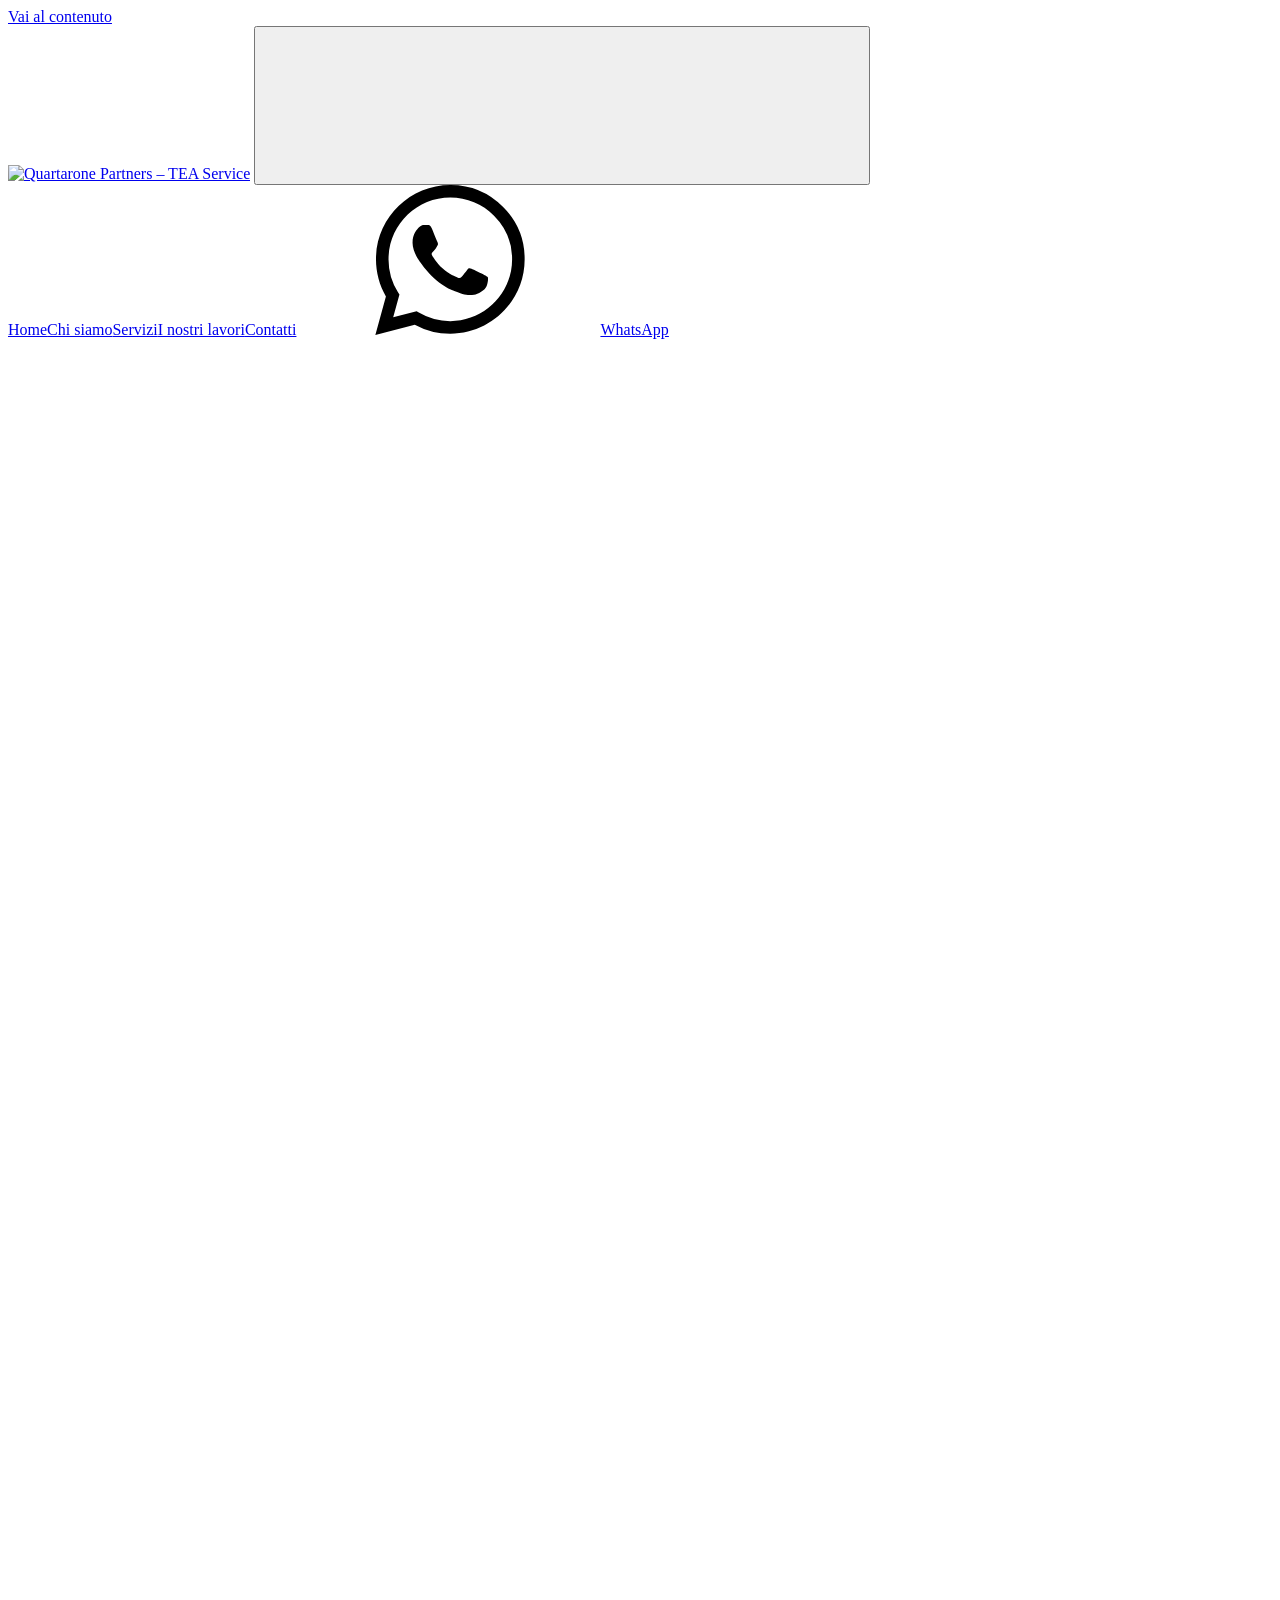
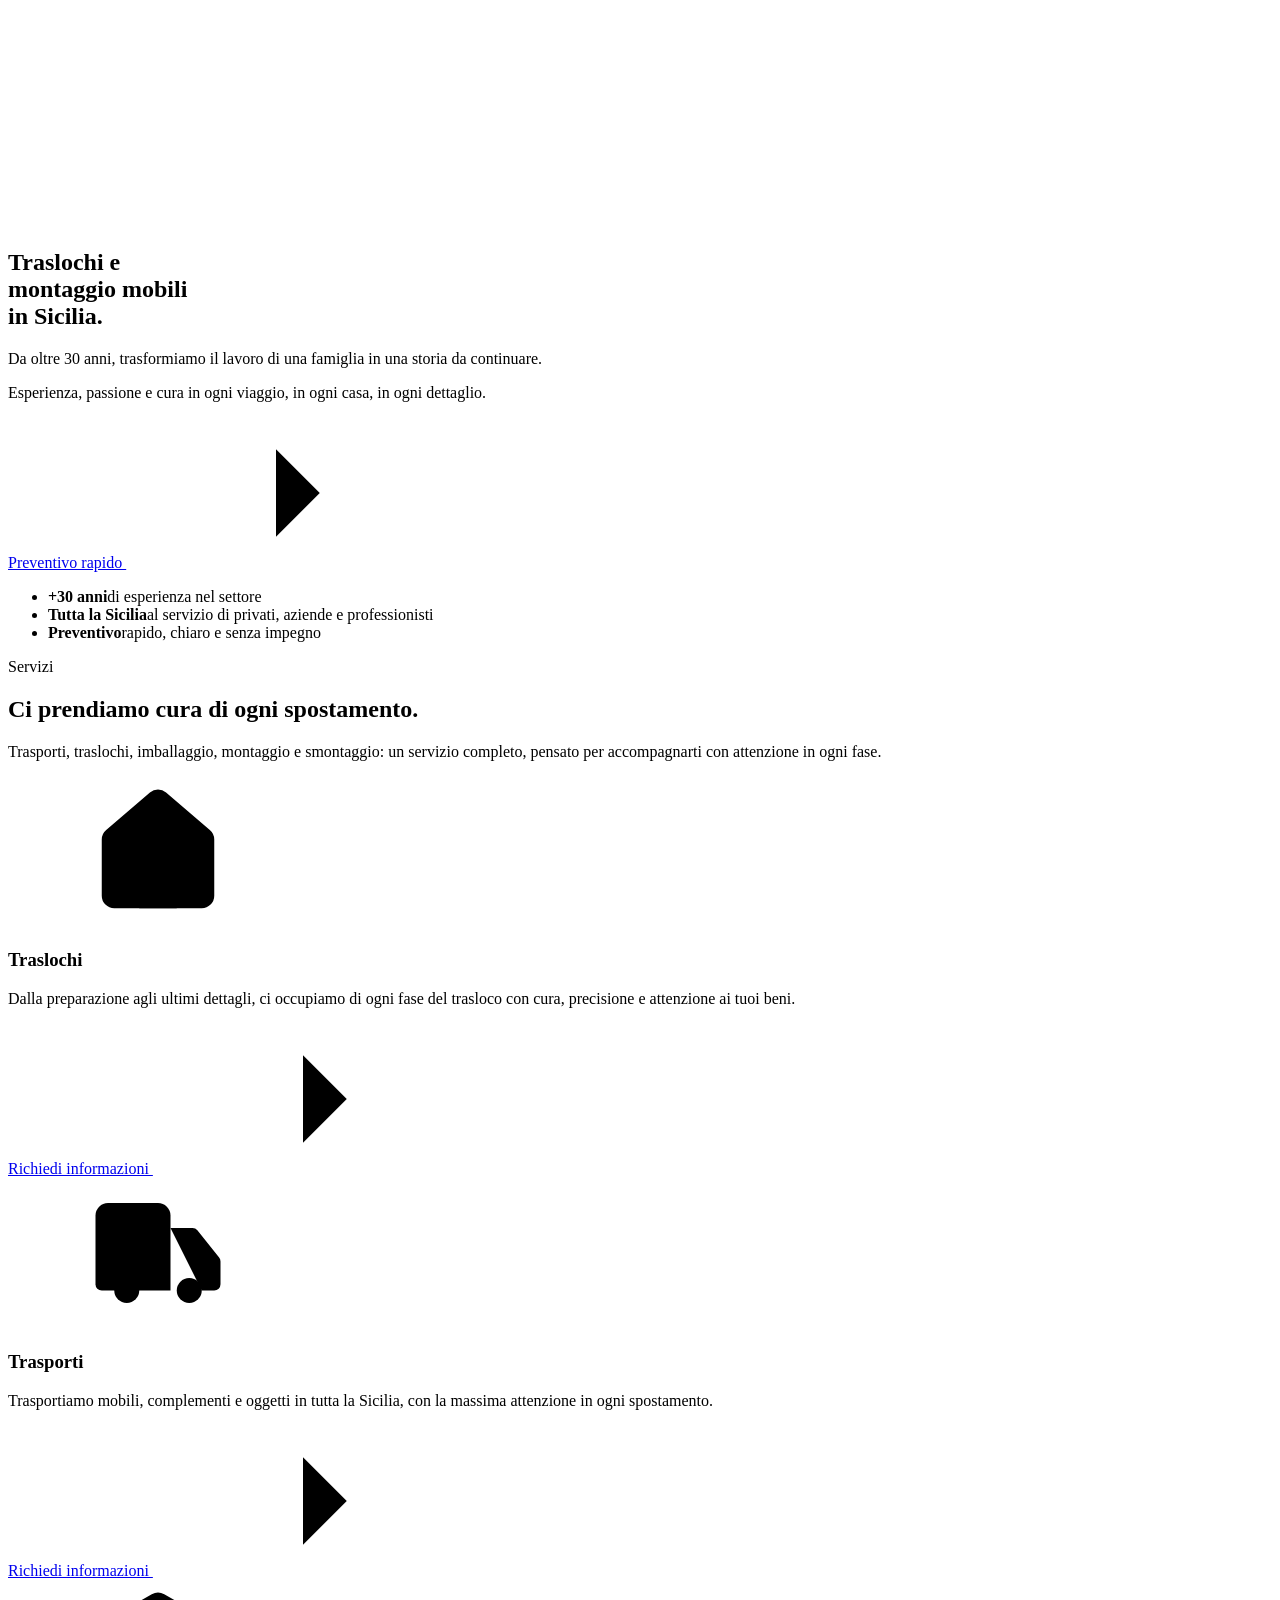
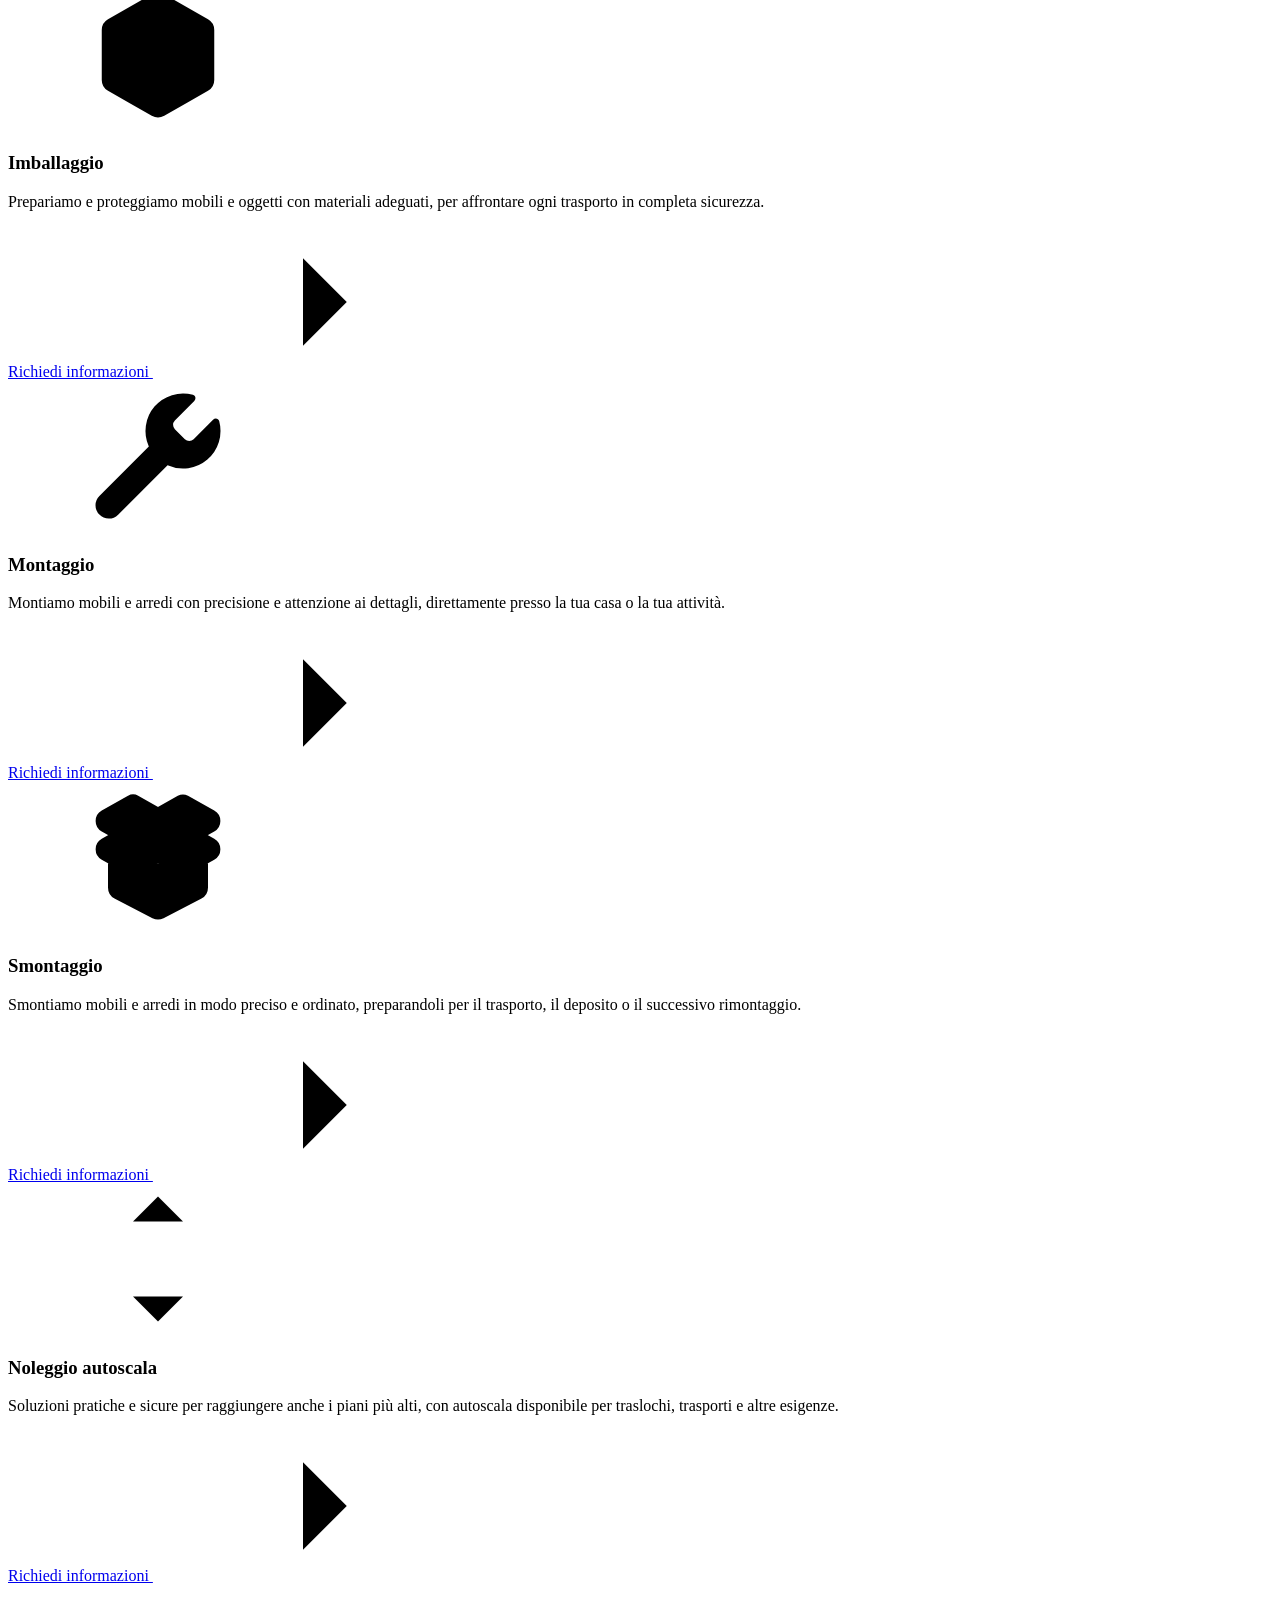
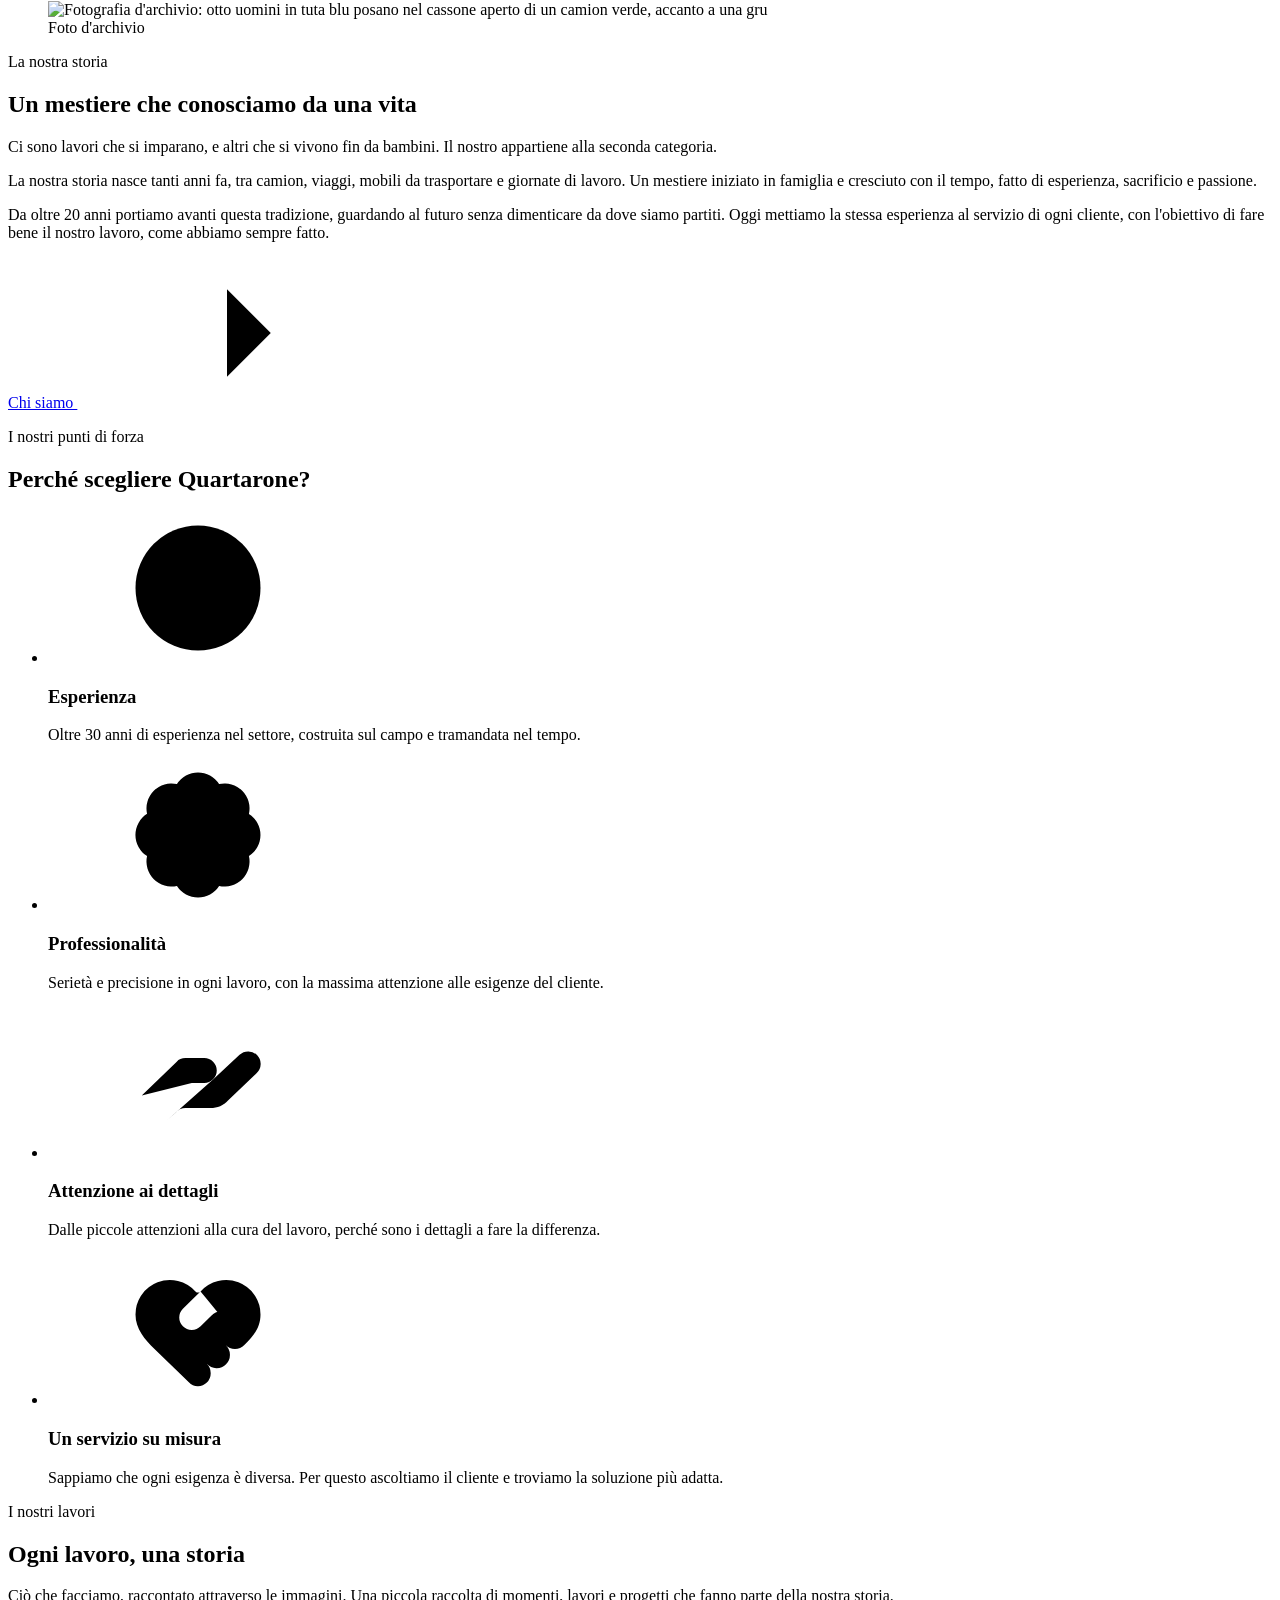
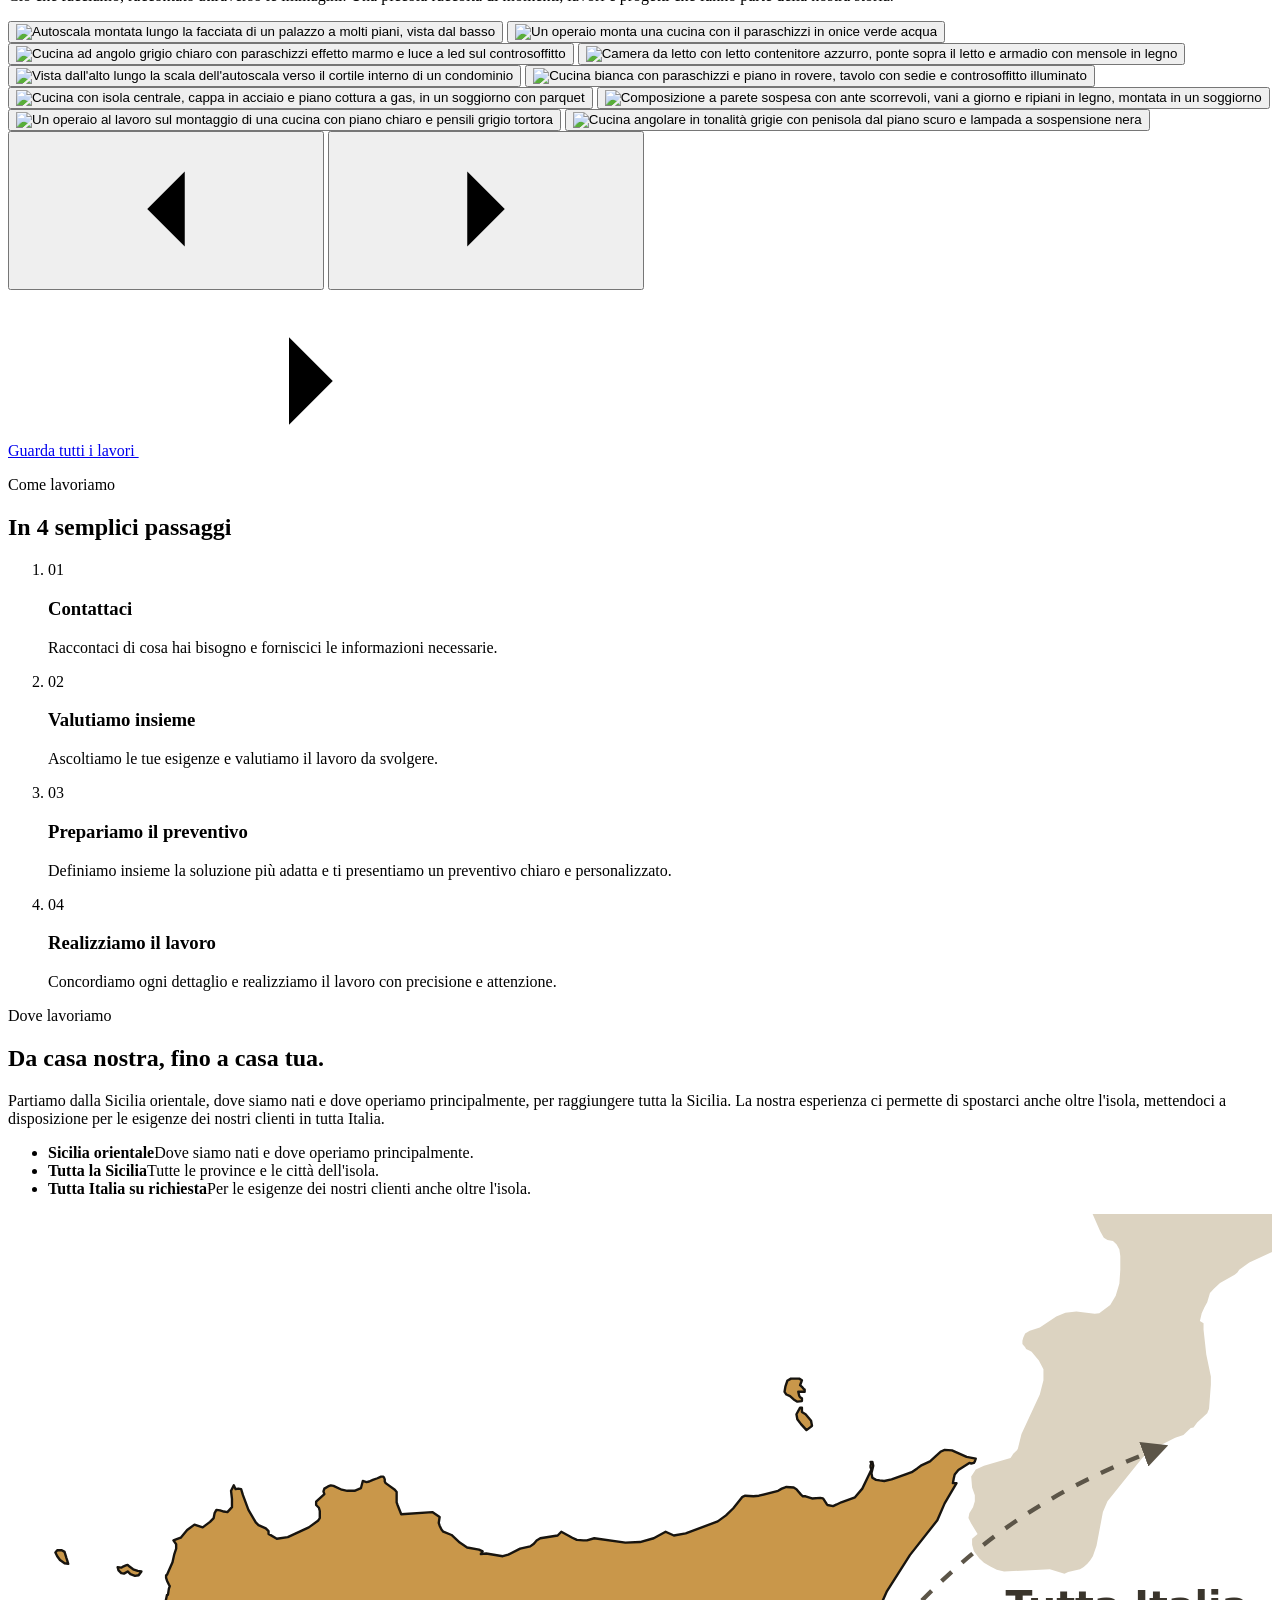
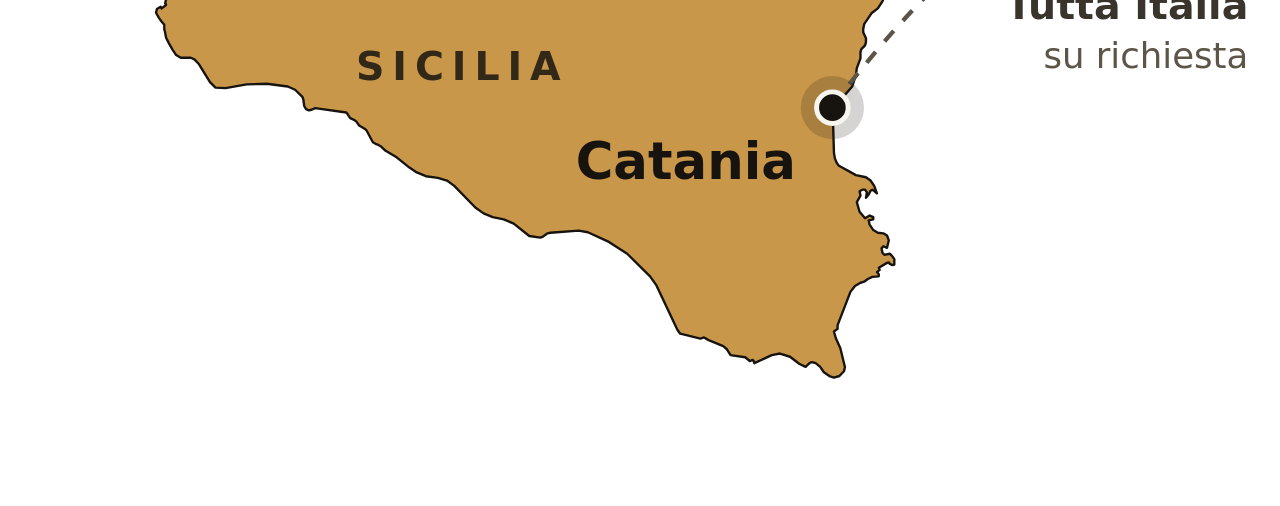
==== commit 21616f6d: "Colori blu e oro del marchio e logo Quartarone Partners nell'intestazione Titoli in blu, pulsanti or" ====
--- a/index.html
+++ b/index.html
@@ -6,7 +6,7 @@
 <title>Traslochi, trasporti e montaggio mobili a Catania e in Sicilia | TEA Service</title>
 <meta name="description" content="Traslochi, trasporti, imballaggio, montaggio e smontaggio mobili e noleggio autoscala a Catania e in tutta la Sicilia. Oltre 30 anni di esperienza. Preventivo rapido su WhatsApp.">
 <link rel="canonical" href="https://aureliolarocca.github.io/teaservice/">
-<meta name="theme-color" content="#17140f">
+<meta name="theme-color" content="#131a2e">
 <link rel="icon" href="/teaservice/favicon.svg" type="image/svg+xml">
 <link rel="apple-touch-icon" href="/teaservice/apple-touch-icon.png">
 <link rel="preload" href="/teaservice/fonts/archivo-latin-400-normal.woff2" as="font" type="font/woff2" crossorigin>
@@ -23,7 +23,7 @@
 <meta property="og:image:width" content="1200">
 <meta property="og:image:height" content="630">
 <meta name="twitter:card" content="summary_large_image">
-<script type="application/ld+json">{"@context": "https://schema.org", "@type": "MovingCompany", "name": "TEA Service – Quartarone Antonio", "description": "Traslochi, trasporti, imballaggio, montaggio e smontaggio di mobili e noleggio autoscala in tutta la Sicilia, dalla Sicilia orientale, e in tutta Italia su richiesta.", "telephone": "+393893118206", "email": "av.quartaronepartners.srls@gmail.com", "areaServed": {"@type": "AdministrativeArea", "name": "Sicilia"}, "sameAs": ["https://www.instagram.com/tea_service_quartarone"], "hasOfferCatalog": {"@type": "OfferCatalog", "name": "Servizi", "itemListElement": [{"@type": "Offer", "itemOffered": {"@type": "Service", "name": "Traslochi"}}, {"@type": "Offer", "itemOffered": {"@type": "Service", "name": "Trasporti"}}, {"@type": "Offer", "itemOffered": {"@type": "Service", "name": "Imballaggio"}}, {"@type": "Offer", "itemOffered": {"@type": "Service", "name": "Montaggio"}}, {"@type": "Offer", "itemOffered": {"@type": "Service", "name": "Smontaggio"}}, {"@type": "Offer", "itemOffered": {"@type": "Service", "name": "Noleggio autoscala"}}]}, "url": "https://aureliolarocca.github.io/teaservice/", "logo": "https://aureliolarocca.github.io/teaservice/logo-lockup.svg", "image": "https://aureliolarocca.github.io/teaservice/img/og.jpg"}</script>
+<script type="application/ld+json">{"@context": "https://schema.org", "@type": "MovingCompany", "name": "TEA Service – Quartarone Antonio", "description": "Traslochi, trasporti, imballaggio, montaggio e smontaggio di mobili e noleggio autoscala in tutta la Sicilia, dalla Sicilia orientale, e in tutta Italia su richiesta.", "telephone": "+393893118206", "email": "av.quartaronepartners.srls@gmail.com", "areaServed": {"@type": "AdministrativeArea", "name": "Sicilia"}, "sameAs": ["https://www.instagram.com/tea_service_quartarone"], "hasOfferCatalog": {"@type": "OfferCatalog", "name": "Servizi", "itemListElement": [{"@type": "Offer", "itemOffered": {"@type": "Service", "name": "Traslochi"}}, {"@type": "Offer", "itemOffered": {"@type": "Service", "name": "Trasporti"}}, {"@type": "Offer", "itemOffered": {"@type": "Service", "name": "Imballaggio"}}, {"@type": "Offer", "itemOffered": {"@type": "Service", "name": "Montaggio"}}, {"@type": "Offer", "itemOffered": {"@type": "Service", "name": "Smontaggio"}}, {"@type": "Offer", "itemOffered": {"@type": "Service", "name": "Noleggio autoscala"}}]}, "url": "https://aureliolarocca.github.io/teaservice/", "logo": "https://aureliolarocca.github.io/teaservice/img/logo-quartarone.png", "image": "https://aureliolarocca.github.io/teaservice/img/og.jpg"}</script>
 </head>
 <body>
 <a class="skip" href="#contenuto">Vai al contenuto</a>
@@ -57,7 +57,7 @@
   <path d="m12 5 7 7-7 7" /></symbol><symbol id="i-check" viewBox="0 0 24 24"><path d="M20 6 9 17l-5-5" /></symbol><symbol id="i-whatsapp" viewBox="0 0 24 24"><path d="M17.472 14.382c-.297-.149-1.758-.867-2.03-.967-.273-.099-.471-.148-.67.15-.197.297-.767.966-.94 1.164-.173.199-.347.223-.644.075-.297-.15-1.255-.463-2.39-1.475-.883-.788-1.48-1.761-1.653-2.059-.173-.297-.018-.458.13-.606.134-.133.298-.347.446-.52.149-.174.198-.298.298-.497.099-.198.05-.371-.025-.52-.075-.149-.669-1.612-.916-2.207-.242-.579-.487-.5-.669-.51-.173-.008-.371-.01-.57-.01-.198 0-.52.074-.792.372-.272.297-1.04 1.016-1.04 2.479 0 1.462 1.065 2.875 1.213 3.074.149.198 2.096 3.2 5.077 4.487.709.306 1.262.489 1.694.625.712.227 1.36.195 1.871.118.571-.085 1.758-.719 2.006-1.413.248-.694.248-1.289.173-1.413-.074-.124-.272-.198-.57-.347m-5.421 7.403h-.004a9.87 9.87 0 01-5.031-1.378l-.361-.214-3.741.982.998-3.648-.235-.374a9.86 9.86 0 01-1.51-5.26c.001-5.45 4.436-9.884 9.888-9.884 2.64 0 5.122 1.03 6.988 2.898a9.825 9.825 0 012.893 6.994c-.003 5.45-4.437 9.884-9.885 9.884m8.413-18.297A11.815 11.815 0 0012.05 0C5.495 0 .16 5.335.157 11.892c0 2.096.547 4.142 1.588 5.945L.057 24l6.305-1.654a11.882 11.882 0 005.683 1.448h.005c6.554 0 11.89-5.335 11.893-11.893a11.821 11.821 0 00-3.48-8.413Z"/></symbol><symbol id="i-instagram" viewBox="0 0 24 24"><path d="M7.0301.084c-1.2768.0602-2.1487.264-2.911.5634-.7888.3075-1.4575.72-2.1228 1.3877-.6652.6677-1.075 1.3368-1.3802 2.127-.2954.7638-.4956 1.6365-.552 2.914-.0564 1.2775-.0689 1.6882-.0626 4.947.0062 3.2586.0206 3.6671.0825 4.9473.061 1.2765.264 2.1482.5635 2.9107.308.7889.72 1.4573 1.388 2.1228.6679.6655 1.3365 1.0743 2.1285 1.38.7632.295 1.6361.4961 2.9134.552 1.2773.056 1.6884.069 4.9462.0627 3.2578-.0062 3.668-.0207 4.9478-.0814 1.28-.0607 2.147-.2652 2.9098-.5633.7889-.3086 1.4578-.72 2.1228-1.3881.665-.6682 1.0745-1.3378 1.3795-2.1284.2957-.7632.4966-1.636.552-2.9124.056-1.2809.0692-1.6898.063-4.948-.0063-3.2583-.021-3.6668-.0817-4.9465-.0607-1.2797-.264-2.1487-.5633-2.9117-.3084-.7889-.72-1.4568-1.3876-2.1228C21.2982 1.33 20.628.9208 19.8378.6165 19.074.321 18.2017.1197 16.9244.0645 15.6471.0093 15.236-.005 11.977.0014 8.718.0076 8.31.0215 7.0301.0839m.1402 21.6932c-1.17-.0509-1.8053-.2453-2.2287-.408-.5606-.216-.96-.4771-1.3819-.895-.422-.4178-.6811-.8186-.9-1.378-.1644-.4234-.3624-1.058-.4171-2.228-.0595-1.2645-.072-1.6442-.079-4.848-.007-3.2037.0053-3.583.0607-4.848.05-1.169.2456-1.805.408-2.2282.216-.5613.4762-.96.895-1.3816.4188-.4217.8184-.6814 1.3783-.9003.423-.1651 1.0575-.3614 2.227-.4171 1.2655-.06 1.6447-.072 4.848-.079 3.2033-.007 3.5835.005 4.8495.0608 1.169.0508 1.8053.2445 2.228.408.5608.216.96.4754 1.3816.895.4217.4194.6816.8176.9005 1.3787.1653.4217.3617 1.056.4169 2.2263.0602 1.2655.0739 1.645.0796 4.848.0058 3.203-.0055 3.5834-.061 4.848-.051 1.17-.245 1.8055-.408 2.2294-.216.5604-.4763.96-.8954 1.3814-.419.4215-.8181.6811-1.3783.9-.4224.1649-1.0577.3617-2.2262.4174-1.2656.0595-1.6448.072-4.8493.079-3.2045.007-3.5825-.006-4.848-.0608M16.953 5.5864A1.44 1.44 0 1 0 18.39 4.144a1.44 1.44 0 0 0-1.437 1.4424M5.8385 12.012c.0067 3.4032 2.7706 6.1557 6.173 6.1493 3.4026-.0065 6.157-2.7701 6.1506-6.1733-.0065-3.4032-2.771-6.1565-6.174-6.1498-3.403.0067-6.156 2.771-6.1496 6.1738M8 12.0077a4 4 0 1 1 4.008 3.9921A3.9996 3.9996 0 0 1 8 12.0077"/></symbol></svg>
 <header class="site-header">
   <div class="wrap">
-    <a class="brand" href="/teaservice/" aria-label="TEA Service – Quartarone Antonio – vai alla home"><img src="/teaservice/logo-lockup.svg" width="250" height="56" alt="TEA Service – Quartarone Antonio"></a>
+    <a class="brand" href="/teaservice/" aria-label="TEA Service – Quartarone Antonio – vai alla home"><img src="/teaservice/img/logo-quartarone.webp" width="345" height="248" alt="Quartarone Partners – TEA Service"></a>
     <button class="menu-btn" type="button" aria-expanded="false" aria-controls="menu" aria-label="Apri il menu">
       <svg class="ic i-open" aria-hidden="true"><use href="#i-menu"/></svg><svg class="ic i-close" aria-hidden="true"><use href="#i-x"/></svg>
     </button>
@@ -72,7 +72,6 @@
   <figure class="hero__media"><img class="hero__img" src="/teaservice/img/hero-quartarone-1070.webp" srcset="/teaservice/img/hero-quartarone-640.webp 640w, /teaservice/img/hero-quartarone-1070.webp 1070w" sizes="(max-width:999px) 100vw, 720px" width="1070" height="1470" alt="Vincenzo e Antonio Quartarone a braccia conserte, con il logo Quartarone Partners – TEA Service, il porto di Catania e l&#x27;Etna al tramonto sullo sfondo" loading="eager" decoding="async" fetchpriority="high"></figure>
   <div class="wrap hero__inner">
     <div class="hero__top">
-      <img class="hero__logo" src="/teaservice/img/logo-quartarone-partners.webp" width="432" height="322" alt="Quartarone Partners – TEA Service" loading="lazy" decoding="async">
       <h1 id="hero-title" class="hero__title">Traslochi e<br> montaggio mobili<br> in <span class="hero__gold">Sicilia.</span></h1>
     </div>
     <div class="hero__bottom">
@@ -257,7 +256,7 @@
   <div class="wrap">
     <div class="footer__grid">
       <div>
-        <img class="flogo" src="/teaservice/logo-stacked-light.svg" width="400" height="290" alt="TEA Service – Quartarone Antonio" loading="lazy">
+        <img class="flogo" src="/teaservice/img/logo-quartarone.webp" width="345" height="248" alt="Quartarone Partners – TEA Service" loading="lazy">
         <p>Ci occupiamo di trasporti, traslochi e montaggio, con esperienza e professionalità.</p>
       </div>
       <div>
